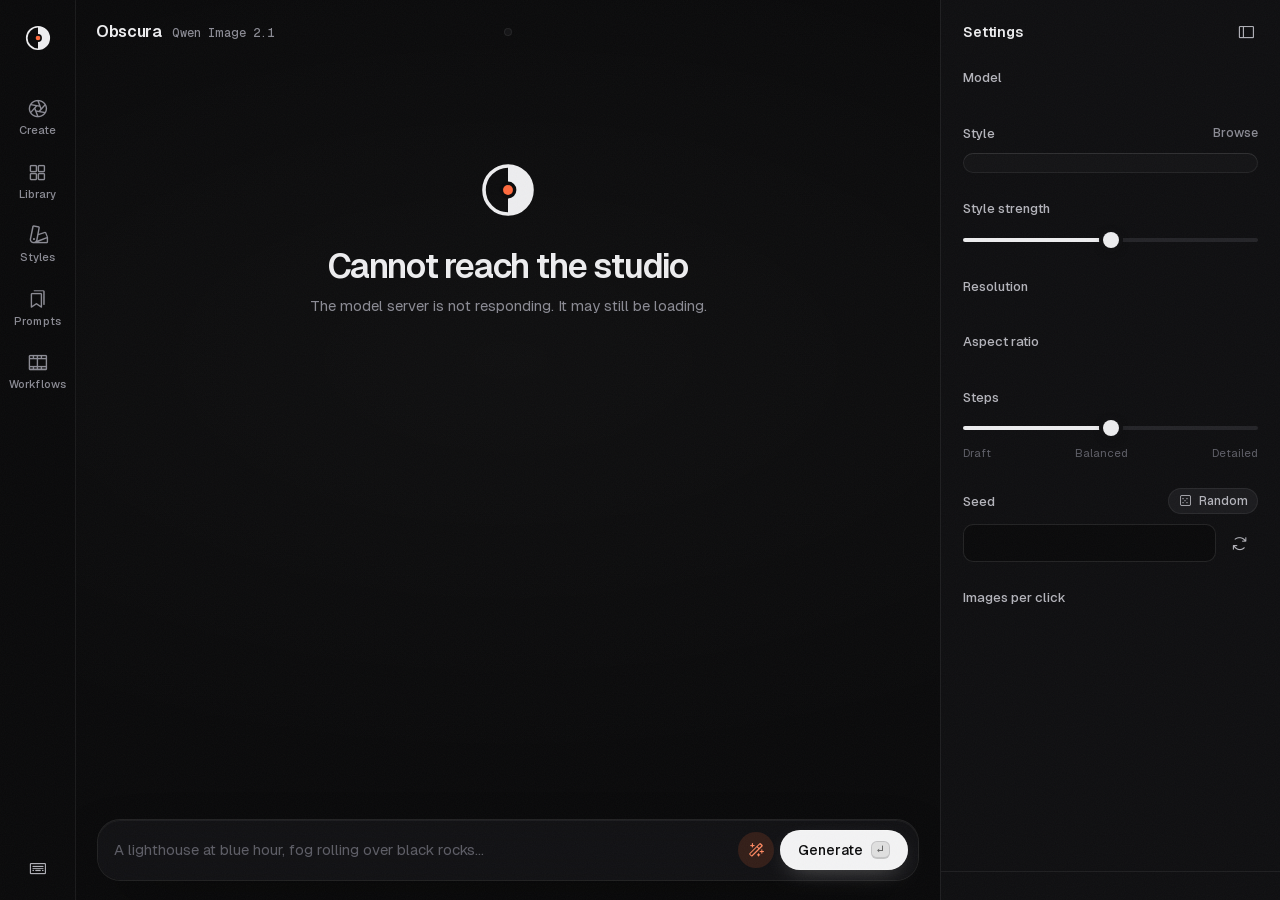
==== static/index.html @ 467a4085 "Workflows tab: run ComfyUI workflows and Wan video presets from Obscura - comfy_bridge.py: workflow " ====
<!doctype html>
<html lang="en">
<head>
  <meta charset="utf-8">
  <meta name="viewport" content="width=device-width, initial-scale=1, viewport-fit=cover">
  <meta name="theme-color" content="#0A0A0B">
  <title>Obscura</title>
  <meta name="description" content="Obscura, an image studio for Qwen Image 2.1.">
  <link rel="icon" type="image/svg+xml" href="/static/logo.svg">
  <link rel="preload" href="/static/vendor/fonts/Geist-Variable.woff2" as="font" type="font/woff2" crossorigin>
  <link rel="stylesheet" href="/static/vendor/phosphor/regular.css">
  <link rel="stylesheet" href="/static/vendor/phosphor/fill.css">
  <link rel="stylesheet" href="/static/styles.css?v=20">
</head>
<body>
  <!-- Reusable brand mark -->
  <svg width="0" height="0" style="position:absolute" aria-hidden="true">
    <symbol id="mark" viewBox="0 0 40 40">
      <circle cx="20" cy="20" r="15" fill="none" stroke="currentColor" stroke-width="2.25"/>
      <path d="M20 5a15 15 0 0 1 0 30z" fill="currentColor"/>
      <circle cx="20" cy="20" r="5.25" fill="var(--bg)"/>
      <circle class="mark-pinhole" cx="20" cy="20" r="3.1" fill="var(--accent)"/>
    </symbol>
  </svg>

  <div class="app" id="app" data-view="create">
    <!-- Navigation rail (bottom tab bar on phones) -->
    <nav class="rail" aria-label="Main">
      <a class="rail-brand" href="#/create" aria-label="Obscura home">
        <svg class="mark" aria-hidden="true"><use href="#mark"/></svg>
      </a>
      <div class="rail-nav" role="list">
        <a class="rail-link" href="#/create" data-nav="create" role="listitem">
          <i class="ph ph-aperture" aria-hidden="true"></i><span>Create</span>
        </a>
        <a class="rail-link" href="#/library" data-nav="library" role="listitem">
          <i class="ph ph-squares-four" aria-hidden="true"></i><span>Library</span>
        </a>
        <a class="rail-link" href="#/styles" data-nav="styles" role="listitem">
          <i class="ph ph-swatches" aria-hidden="true"></i><span>Styles</span>
        </a>
        <a class="rail-link" href="#/prompts" data-nav="prompts" role="listitem">
          <i class="ph ph-bookmarks-simple" aria-hidden="true"></i><span>Prompts</span>
        </a>
        <a class="rail-link" href="#/workflows" data-nav="workflows" role="listitem">
          <i class="ph ph-film-strip" aria-hidden="true"></i><span>Workflows</span>
        </a>
      </div>
      <div class="rail-foot">
        <button class="queue-pill" id="queuePill" type="button" hidden aria-live="polite">
          <span class="queue-ring"></span><span id="queueCount">0</span>
        </button>
        <button class="icon-btn" id="shortcutsBtn" type="button" aria-label="Keyboard shortcuts" data-tip="Shortcuts">
          <i class="ph ph-keyboard"></i>
        </button>
      </div>
    </nav>

    <!-- ===================== CREATE ===================== -->
    <main class="view view-create" id="view-create" aria-label="Create">
      <header class="topbar">
        <div class="brandline">
          <span class="wordmark">Obscura</span>
          <span class="model-tag" id="modelTag">Qwen Image 2.1</span>
        </div>
        <div class="segmented" id="modeSwitch" role="tablist" aria-label="Mode"></div>
        <button class="icon-btn settings-toggle" id="settingsToggle" type="button" aria-label="Show settings" data-tip="Show settings">
          <i class="ph ph-sliders-horizontal"></i>
        </button>
      </header>

      <section class="feed" id="feed" aria-label="Your renders">
        <div class="stage-empty" id="stageEmpty" hidden>
          <svg class="mark mark-xl" aria-hidden="true"><use href="#mark"/></svg>
          <h1>What should we develop?</h1>
          <p>Describe a scene, pick a style, and Obscura renders it on your GPU.</p>
          <div class="idea-chips" id="ideaChips"></div>
        </div>
        <div class="feed-grid" id="feedGrid" aria-live="polite"></div>
        <div class="sentinel" id="feedSentinel"></div>
      </section>

      <form class="composer" id="composer" autocomplete="off">
        <div class="refs" id="refs" hidden></div>
        <div class="composer-row">
          <label class="sr-only" for="prompt">Prompt</label>
          <textarea id="prompt" rows="1" placeholder="A lighthouse at blue hour, fog rolling over black rocks…" maxlength="8000"></textarea>
          <div class="composer-side">
            <button class="icon-btn rewrite-toggle" id="rewriteToggle" type="button" aria-pressed="true" aria-label="Rewrite prompt before generating" data-tip="Rewrite with Qwen: on"><i class="ph ph-magic-wand"></i></button>
            <button class="icon-btn mobile-only" id="settingsToggle2" type="button" aria-label="Settings"><i class="ph ph-sliders-horizontal"></i></button>
            <button class="btn btn-primary" id="generateBtn" type="submit">
              <span>Generate</span><kbd class="kbd-hint">↵</kbd>
            </button>
          </div>
        </div>
      </form>
    </main>

    <!-- Settings inspector -->
    <aside class="inspector" id="inspector" aria-label="Settings">
      <div class="sheet-handle" aria-hidden="true"></div>
      <div class="inspector-head">
        <h2>Settings</h2>
        <button class="icon-btn inspector-collapse" id="inspectorCollapse" type="button" aria-label="Collapse settings" data-tip="Collapse"><i class="ph ph-sidebar-simple"></i></button>
        <button class="icon-btn" id="inspectorClose" type="button" aria-label="Close settings"><i class="ph ph-x"></i></button>
      </div>
      <div class="inspector-body">
        <section class="field">
          <div class="field-label"><span>Model</span><span class="val" id="modelVal"></span></div>
          <div class="model-opts" id="modelOpts" role="radiogroup" aria-label="Model"></div>
          <div class="model-status" id="modelStatus" hidden></div>
        </section>

        <section class="field">
          <div class="field-label"><span>Style</span><a href="#/styles?pick=1" class="link-sm">Browse</a></div>
          <button class="style-current" id="styleCurrent" type="button"></button>
          <div class="custom-lora" id="customLora" hidden>
            <label class="input-label" for="customRepo">Hugging Face repo</label>
            <input class="input" id="customRepo" placeholder="owner/repository" spellcheck="false">
            <label class="input-label" for="customFile">Weights file</label>
            <input class="input" id="customFile" placeholder="lora.safetensors" spellcheck="false">
          </div>
          <div class="custom-lora" id="localLora" hidden>
            <label class="input-label" for="localLoraInput">File in <code id="loraDir"></code></label>
            <div class="input-row">
              <input class="input" id="localLoraInput" list="localLoraList" placeholder="my-style.safetensors" spellcheck="false">
              <button class="icon-btn" id="refreshLoras" type="button" aria-label="Rescan folder" data-tip="Rescan"><i class="ph ph-arrows-clockwise"></i></button>
            </div>
            <datalist id="localLoraList"></datalist>
          </div>
        </section>

        <section class="field" id="strengthField">
          <div class="field-label"><label for="strength">Style strength</label><output class="val" id="strengthVal"></output></div>
          <input type="range" class="range" id="strength" min="0" max="1.5" step="0.05">
        </section>

        <section class="field">
          <div class="field-label"><span>Resolution</span></div>
          <div class="pair" id="resOpts" role="radiogroup" aria-label="Resolution"></div>
          <p class="hint" id="resHint"></p>
        </section>

        <section class="field">
          <div class="field-label"><span>Aspect ratio</span><span class="val" id="ratioVal"></span></div>
          <div class="ratios" id="ratios" role="radiogroup" aria-label="Aspect ratio"></div>
        </section>

        <section class="field">
          <div class="field-label"><label for="steps">Steps</label><output class="val" id="stepsVal"></output></div>
          <input type="range" class="range" id="steps" min="4" max="40" step="1">
          <div class="range-marks"><span>Draft</span><span>Balanced</span><span>Detailed</span></div>
          <p class="hint" id="stepsHint"></p>
        </section>

        <section class="field">
          <div class="field-label"><label for="seed">Seed</label>
            <button class="toggle" id="seedLock" type="button" aria-pressed="false">
              <i class="ph ph-dice-five"></i><span>Random</span>
            </button>
          </div>
          <div class="input-row">
            <input class="input mono" id="seed" inputmode="numeric" spellcheck="false">
            <button class="icon-btn" id="seedDice" type="button" aria-label="New random seed" data-tip="Roll"><i class="ph ph-arrows-clockwise"></i></button>
          </div>
        </section>

        <section class="field" id="batchField">
          <div class="field-label"><span>Images per click</span><output class="val" id="batchVal"></output></div>
          <div class="counts" id="batchOpts" role="radiogroup" aria-label="Images per click"></div>
          <p class="hint" id="batchHint"></p>
        </section>
      </div>
      <div class="inspector-foot">
        <span class="engine" id="engineInfo"></span>
      </div>
    </aside>
    <div class="scrim" id="scrim" hidden></div>

    <!-- ===================== LIBRARY ===================== -->
    <main class="view view-library" id="view-library" aria-label="Library" hidden>
      <header class="page-head">
        <div>
          <h1>Library</h1>
          <p class="sub" id="libraryCount">Everything you have rendered on this machine.</p>
        </div>
        <label class="search">
          <i class="ph ph-magnifying-glass" aria-hidden="true"></i>
          <span class="sr-only">Search prompts</span>
          <input id="librarySearch" type="search" placeholder="Search prompts and styles">
          <kbd>/</kbd>
        </label>
      </header>
      <div class="masonry" id="masonry"></div>
      <div class="library-empty" id="libraryEmpty" hidden>
        <svg class="mark mark-lg" aria-hidden="true"><use href="#mark"/></svg>
        <h2>Nothing here yet</h2>
        <p>Your renders land here automatically, newest first.</p>
        <a class="btn btn-primary" href="#/create">Start creating</a>
      </div>
      <div class="sentinel" id="librarySentinel"></div>
    </main>

    <!-- ===================== STYLES ===================== -->
    <main class="view view-styles" id="view-styles" aria-label="Styles" hidden>
      <header class="page-head">
        <div>
          <h1>Styles</h1>
          <p class="sub">LoRA adapters that change how Qwen renders. Each downloads once, on first use.</p>
        </div>
      </header>
      <div class="filters" id="styleFilters" role="tablist" aria-label="Style categories"></div>
      <div class="style-grid" id="styleGrid"></div>
    </main>

    <!-- ===================== PROMPTS ===================== -->
    <main class="view view-prompts" id="view-prompts" aria-label="Prompts" hidden>
      <header class="page-head">
        <div>
          <h1>Prompts</h1>
          <p class="sub">Prompts you use often. Copy one, or send it straight to Create.</p>
        </div>
        <button class="btn btn-primary" id="promptNew" type="button"><i class="ph ph-plus"></i>Save a prompt</button>
      </header>
      <form class="prompt-editor" id="promptEditor" autocomplete="off" hidden>
        <label class="input-label" for="promptTitle">Title</label>
        <input class="input" id="promptTitle" maxlength="120" placeholder="Golden hour portrait" required>
        <label class="input-label" for="promptText">Prompt</label>
        <textarea class="input prompt-text-input" id="promptText" rows="6" maxlength="8000" placeholder="The full prompt you want to reuse" required></textarea>
        <div class="prompt-editor-actions">
          <button class="btn btn-ghost btn-sm" id="promptCancel" type="button">Cancel</button>
          <button class="btn btn-primary btn-sm" id="promptSave" type="submit">Save prompt</button>
        </div>
      </form>
      <div class="prompt-list" id="promptList"></div>
      <div class="library-empty" id="promptsEmpty" hidden>
        <i class="ph ph-bookmarks-simple empty-icon" aria-hidden="true"></i>
        <h2>No saved prompts yet</h2>
        <p>Save the prompts you reach for often, with a title so they're easy to find.</p>
      </div>
    </main>

    <!-- ===================== WORKFLOWS ===================== -->
    <main class="view view-workflows" id="view-workflows" aria-label="Workflows" hidden>
      <header class="page-head">
        <div>
          <h1>Workflows</h1>
          <p class="sub">Video presets and your own ComfyUI workflows. Results land in the Library.</p>
        </div>
        <div class="wf-head-actions">
          <a class="btn btn-ghost" id="wfEditor" target="_blank" rel="noopener"><i class="ph ph-arrow-square-out"></i>ComfyUI editor</a>
          <button class="btn btn-primary" id="wfImportBtn" type="button"><i class="ph ph-upload-simple"></i>Import</button>
        </div>
      </header>
      <div class="wf-status" id="wfStatus"></div>
      <div class="wf-layout">
        <nav class="wf-list" id="wfList" aria-label="Workflows"></nav>
        <section class="wf-panel" id="wfPanel" aria-live="polite"></section>
      </div>
    </main>
  </div>

  <!-- Lightbox -->
  <div class="lightbox" id="lightbox" role="dialog" aria-modal="true" aria-label="Image details" hidden>
    <div class="lb-stage" id="lbStage">
      <button class="icon-btn lb-nav lb-prev" id="lbPrev" aria-label="Previous"><i class="ph ph-caret-left"></i></button>
      <div class="lb-layer" id="lbLayer">
        <img id="lbBefore" alt="" hidden>
        <img id="lbImg" alt="">
        <video id="lbVideo" controls loop playsinline preload="metadata" hidden></video>
      </div>
      <div class="lb-divider" id="lbDivider" hidden>
        <button class="lb-handle" id="lbHandle" type="button" role="slider" aria-label="Drag to compare" aria-valuemin="0" aria-valuemax="100"><i class="ph ph-arrows-left-right"></i></button>
      </div>
      <div class="lb-side lb-side-left" id="lbBeforePick" role="radiogroup" aria-label="Compare against" hidden></div>
      <div class="lb-side lb-side-right" id="lbAfterLabel" hidden></div>
      <button class="icon-btn lb-nav lb-next" id="lbNext" aria-label="Next"><i class="ph ph-caret-right"></i></button>
      <div class="lb-zoom" id="lbZoom" aria-live="polite"></div>
    </div>
    <aside class="lb-panel">
      <div class="lb-top">
        <span class="lb-date" id="lbDate"></span>
        <button class="icon-btn" id="lbClose" aria-label="Close"><i class="ph ph-x"></i></button>
      </div>
      <dl class="lb-specs" id="lbSpecs"></dl>
      <div class="lb-prompt-wrap">
        <span class="field-label">Prompt</span>
        <p class="lb-prompt" id="lbPrompt"></p>
        <div class="lb-prompt-tools">
          <button class="link-sm open" id="lbMore" type="button" hidden><i class="ph ph-caret-down"></i><span>Collapse prompt</span></button>
          <button class="link-sm" id="lbCopy" type="button"><i class="ph ph-copy"></i>Copy prompt</button>
        </div>
      </div>
      <button class="toggle lb-compare-toggle" id="lbCompareToggle" type="button" aria-pressed="true" hidden><i class="ph ph-split-horizontal"></i><span>Before / after slider</span></button>
      <div class="lb-actions">
        <button class="btn btn-primary" id="lbReuse" type="button"><i class="ph ph-arrow-counter-clockwise"></i>Reuse settings</button>
        <button class="btn btn-quiet" id="lbAnimate" type="button"><i class="ph ph-film-strip"></i>Animate</button>
        <div class="lb-upscale" id="lbUpscale">
          <span class="field-label">Upscale 4x</span>
          <div class="lb-row">
            <button class="btn btn-quiet" type="button" data-up="realesrgan"><i class="ph ph-arrows-out"></i>Real-ESRGAN</button>
            <button class="btn btn-quiet" type="button" data-up="ultrasharp"><i class="ph ph-arrows-out"></i>UltraSharp</button>
          </div>
        </div>
        <div class="lb-enhance" id="lbEnhanceBox">
          <div class="field-label"><label for="enhStrength">Enhance detail</label><output class="val" id="enhVal">0.30</output></div>
          <input type="range" class="range" id="enhStrength" min="0.15" max="0.6" step="0.05" value="0.3">
          <div class="range-marks"><span>Subtle</span><span>Strong</span></div>
          <p class="hint" id="enhHint"></p>
          <div class="field-label"><label for="enhPrompt">Enhance prompt</label><button class="link-sm" id="enhAddOriginal" type="button"><i class="ph ph-plus"></i>Add original prompt</button></div>
          <textarea class="input enh-prompt" id="enhPrompt" rows="2" spellcheck="false"></textarea>
          <button class="btn btn-quiet" id="lbEnhanceBtn" type="button"><i class="ph ph-sparkle"></i>Enhance detail</button>
        </div>
        <div class="lb-row">
          <button class="btn btn-quiet" id="lbEdit" type="button"><i class="ph ph-paint-brush-broad"></i>Edit</button>
          <a class="btn btn-quiet" id="lbDownload" download><i class="ph ph-download-simple"></i>Download</a>
        </div>
        <button class="btn btn-danger-ghost" id="lbDelete" type="button"><i class="ph ph-trash"></i><span>Delete</span></button>
      </div>
    </aside>
  </div>

  <!-- Shortcuts -->
  <div class="modal" id="shortcuts" role="dialog" aria-modal="true" aria-labelledby="shortcutsTitle" hidden>
    <div class="modal-card">
      <div class="modal-head"><h2 id="shortcutsTitle">Keyboard shortcuts</h2>
        <button class="icon-btn" data-close aria-label="Close"><i class="ph ph-x"></i></button></div>
      <ul class="keys">
        <li><span>Generate</span><span><kbd>Enter</kbd></span></li>
        <li><span>Confirm rewritten prompt</span><span><kbd>Ctrl</kbd><kbd>Enter</kbd></span></li>
        <li><span>New line in prompt</span><span><kbd>Shift</kbd><kbd>Enter</kbd></span></li>
        <li><span>Focus prompt or search</span><span><kbd>/</kbd></span></li>
        <li><span>Create, Library, Styles, Prompts, Workflows</span><span><kbd>1</kbd><kbd>2</kbd><kbd>3</kbd><kbd>4</kbd><kbd>5</kbd></span></li>
        <li><span>Browse in full view</span><span><kbd>←</kbd><kbd>→</kbd></span></li>
        <li><span>Zoom in full view</span><span><kbd>Scroll</kbd> or <kbd>+</kbd><kbd>-</kbd></span></li>
        <li><span>Fit to screen</span><span><kbd>0</kbd></span></li>
        <li><span>Show or hide settings</span><span><kbd>\</kbd></span></li>
        <li><span>Select images</span><span><kbd>Ctrl</kbd>+click, <kbd>Shift</kbd>+click</span></li>
        <li><span>Close or clear selection</span><span><kbd>Esc</kbd></span></li>
        <li><span>Paste an image as reference</span><span><kbd>Ctrl</kbd><kbd>V</kbd></span></li>
      </ul>
    </div>
  </div>

  <!-- Prompt rewrite review -->
  <div class="modal" id="rewrite" role="dialog" aria-modal="true" aria-labelledby="rewriteTitle" hidden>
    <div class="modal-card rewrite-card">
      <div class="modal-head">
        <h2 id="rewriteTitle">Rewritten prompt <span class="rw-badge" id="rwBadge">PE-T2I</span></h2>
        <button class="icon-btn" id="rwClose" type="button" aria-label="Cancel"><i class="ph ph-x"></i></button>
      </div>

      <div class="rw-loading" id="rwLoading">
        <div class="rw-status"><span class="queue-ring"></span><span id="rwPhase">Starting</span><span class="rw-time" id="rwTime"></span></div>
        <p class="rw-thinking" id="rwThinking"></p>
        <p class="rw-note">The official Qwen rewriter thinks before it writes. It usually takes under a minute; the first run also loads the model.</p>
      </div>

      <div class="rw-error" id="rwError" hidden><i class="ph-fill ph-warning-circle"></i><p id="rwErrorText"></p></div>

      <div class="rw-result" id="rwResult" hidden>
        <label class="sr-only" for="rwPrompt">Rewritten prompt</label>
        <textarea class="input rw-prompt" id="rwPrompt" spellcheck="false" maxlength="8000"></textarea>
        <div class="rw-meta">
          <span id="rwCount"></span>
          <button class="toggle" id="rwRatio" type="button" aria-pressed="false" hidden><i class="ph ph-crop"></i><span></span></button>
        </div>
        <details class="rw-original">
          <summary><i class="ph ph-caret-right"></i>Your prompt</summary>
          <p id="rwOriginal"></p>
        </details>
      </div>

      <div class="rw-actions">
        <button class="btn btn-ghost btn-sm" id="rwMine" type="button">Use my prompt</button>
        <button class="btn btn-ghost btn-sm" id="rwAgain" type="button" hidden><i class="ph ph-arrows-clockwise"></i>Rewrite again</button>
        <button class="btn btn-primary btn-sm" id="rwConfirm" type="button" disabled><i class="ph ph-check"></i><span>Confirm &amp; generate</span></button>
      </div>
    </div>
  </div>

  <div class="dropzone" id="dropzone" hidden>
    <div class="dropzone-card">
      <i class="ph ph-image-square"></i>
      <strong>Drop to use as reference</strong>
      <span>Obscura switches to Edit or Blend for you.</span>
    </div>
  </div>

  <div class="sel-bar" id="selBar" role="toolbar" aria-label="Selected images" hidden>
    <span class="sel-count" id="selCount">0 selected</span>
    <button class="btn btn-quiet btn-sm" id="selDownload" type="button"><i class="ph ph-download-simple"></i>Download</button>
    <button class="btn btn-danger-ghost btn-sm" id="selDelete" type="button"><i class="ph ph-trash"></i><span>Delete</span></button>
    <button class="icon-btn" id="selClear" type="button" aria-label="Clear selection" title="Clear selection (Esc)"><i class="ph ph-x"></i></button>
  </div>

  <!-- Import a ComfyUI workflow -->
  <div class="modal" id="wfImport" role="dialog" aria-modal="true" aria-labelledby="wfImportTitle" hidden>
    <form class="modal-card wf-modal" id="wfImportForm" autocomplete="off">
      <div class="modal-head"><h2 id="wfImportTitle">Import a workflow</h2>
        <button class="icon-btn" type="button" data-close aria-label="Close"><i class="ph ph-x"></i></button></div>
      <p class="hint">In ComfyUI open the workflow, then <b>Workflow → Export (API)</b>. Drop that file here or paste its JSON.</p>
      <label class="input-label" for="wfImportName">Name</label>
      <input class="input" id="wfImportName" maxlength="80" placeholder="My upscale workflow" required>
      <label class="input-label" for="wfImportJson">API JSON</label>
      <textarea class="input wf-json" id="wfImportJson" rows="8" spellcheck="false" placeholder='{"3": {"class_type": "KSampler", "inputs": {...}}}' required></textarea>
      <div class="wf-modal-actions">
        <label class="btn btn-ghost btn-sm"><i class="ph ph-folder-open"></i>Choose file<input type="file" id="wfImportFile" accept=".json,application/json" hidden></label>
        <button class="btn btn-primary btn-sm" type="submit">Import</button>
      </div>
    </form>
  </div>

  <!-- Edit a workflow's form fields -->
  <div class="modal" id="wfFields" role="dialog" aria-modal="true" aria-labelledby="wfFieldsTitle" hidden>
    <div class="modal-card wf-modal wf-fields-card">
      <div class="modal-head"><h2 id="wfFieldsTitle">Edit fields</h2>
        <button class="icon-btn" type="button" data-close aria-label="Close"><i class="ph ph-x"></i></button></div>
      <label class="input-label" for="wfFieldsName">Workflow name</label>
      <input class="input" id="wfFieldsName" maxlength="80">
      <div class="wf-field-rows" id="wfFieldRows"></div>
      <div class="wf-add">
        <span class="field-label">Add a field</span>
        <div class="input-row">
          <select class="input" id="wfAddNode" aria-label="Node"></select>
          <select class="input" id="wfAddInput" aria-label="Input"></select>
          <button class="btn btn-quiet btn-sm" id="wfAddBtn" type="button"><i class="ph ph-plus"></i>Add</button>
        </div>
      </div>
      <div class="wf-modal-actions">
        <button class="btn btn-ghost btn-sm" type="button" data-close>Cancel</button>
        <button class="btn btn-primary btn-sm" id="wfFieldsSave" type="button">Save fields</button>
      </div>
    </div>
  </div>

  <!-- Pick an image or video from the Library -->
  <div class="modal" id="wfPicker" role="dialog" aria-modal="true" aria-labelledby="wfPickerTitle" hidden>
    <div class="modal-card wf-modal wf-picker-card">
      <div class="modal-head"><h2 id="wfPickerTitle">Pick from Library</h2>
        <button class="icon-btn" type="button" data-close aria-label="Close"><i class="ph ph-x"></i></button></div>
      <div class="wf-picker-grid" id="wfPickerGrid"></div>
    </div>
  </div>

  <div class="toasts" id="toasts" aria-live="polite"></div>

  <input type="file" id="filePicker" accept="image/*" hidden>
  <script src="/static/app.js?v=21" defer></script>
</body>
</html>
---- static/vendor/phosphor/regular.css ----
@font-face {
  font-family: "Phosphor";
  src: url("./Phosphor.woff2") format("woff2");
  font-weight: normal;
  font-style: normal;
  font-display: block;
}

.ph {
  /* use !important to prevent issues with browser extensions that change fonts */
  font-family: "Phosphor" !important;
  speak: never;
  font-style: normal;
  font-weight: normal;
  font-variant: normal;
  text-transform: none;
  line-height: 1;

  /* Enable Ligatures ================ */
  letter-spacing: 0;
  -webkit-font-feature-settings: "liga";
  -moz-font-feature-settings: "liga=1";
  -moz-font-feature-settings: "liga";
  -ms-font-feature-settings: "liga" 1;
  font-feature-settings: "liga";
  -webkit-font-variant-ligatures: discretionary-ligatures;
  font-variant-ligatures: discretionary-ligatures;

  /* Better Font Rendering =========== */
  -webkit-font-smoothing: antialiased;
  -moz-osx-font-smoothing: grayscale;
}

.ph.ph-acorn:before {
  content: "\eb9a";
}
.ph.ph-address-book:before {
  content: "\e6f8";
}
.ph.ph-address-book-tabs:before {
  content: "\ee4e";
}
.ph.ph-air-traffic-control:before {
  content: "\ecd8";
}
.ph.ph-airplane:before {
  content: "\e002";
}
.ph.ph-airplane-in-flight:before {
  content: "\e4fe";
}
.ph.ph-airplane-landing:before {
  content: "\e502";
}
.ph.ph-airplane-takeoff:before {
  content: "\e504";
}
.ph.ph-airplane-taxiing:before {
  content: "\e500";
}
.ph.ph-airplane-tilt:before {
  content: "\e5d6";
}
.ph.ph-airplay:before {
  content: "\e004";
}
.ph.ph-alarm:before {
  content: "\e006";
}
.ph.ph-alien:before {
  content: "\e8a6";
}
.ph.ph-align-bottom:before {
  content: "\e506";
}
.ph.ph-align-bottom-simple:before {
  content: "\eb0c";
}
.ph.ph-align-center-horizontal:before {
  content: "\e50a";
}
.ph.ph-align-center-horizontal-simple:before {
  content: "\eb0e";
}
.ph.ph-align-center-vertical:before {
  content: "\e50c";
}
.ph.ph-align-center-vertical-simple:before {
  content: "\eb10";
}
.ph.ph-align-left:before {
  content: "\e50e";
}
.ph.ph-align-left-simple:before {
  content: "\eaee";
}
.ph.ph-align-right:before {
  content: "\e510";
}
.ph.ph-align-right-simple:before {
  content: "\eb12";
}
.ph.ph-align-top:before {
  content: "\e512";
}
.ph.ph-align-top-simple:before {
  content: "\eb14";
}
.ph.ph-amazon-logo:before {
  content: "\e96c";
}
.ph.ph-ambulance:before {
  content: "\e572";
}
.ph.ph-anchor:before {
  content: "\e514";
}
.ph.ph-anchor-simple:before {
  content: "\e5d8";
}
.ph.ph-android-logo:before {
  content: "\e008";
}
.ph.ph-angle:before {
  content: "\e7bc";
}
.ph.ph-angular-logo:before {
  content: "\eb80";
}
.ph.ph-aperture:before {
  content: "\e00a";
}
.ph.ph-app-store-logo:before {
  content: "\e974";
}
.ph.ph-app-window:before {
  content: "\e5da";
}
.ph.ph-apple-logo:before {
  content: "\e516";
}
.ph.ph-apple-podcasts-logo:before {
  content: "\eb96";
}
.ph.ph-approximate-equals:before {
  content: "\edaa";
}
.ph.ph-archive:before {
  content: "\e00c";
}
.ph.ph-armchair:before {
  content: "\e012";
}
.ph.ph-arrow-arc-left:before {
  content: "\e014";
}
.ph.ph-arrow-arc-right:before {
  content: "\e016";
}
.ph.ph-arrow-bend-double-up-left:before {
  content: "\e03a";
}
.ph.ph-arrow-bend-double-up-right:before {
  content: "\e03c";
}
.ph.ph-arrow-bend-down-left:before {
  content: "\e018";
}
.ph.ph-arrow-bend-down-right:before {
  content: "\e01a";
}
.ph.ph-arrow-bend-left-down:before {
  content: "\e01c";
}
.ph.ph-arrow-bend-left-up:before {
  content: "\e01e";
}
.ph.ph-arrow-bend-right-down:before {
  content: "\e020";
}
.ph.ph-arrow-bend-right-up:before {
  content: "\e022";
}
.ph.ph-arrow-bend-up-left:before {
  content: "\e024";
}
.ph.ph-arrow-bend-up-right:before {
  content: "\e026";
}
.ph.ph-arrow-circle-down:before {
  content: "\e028";
}
.ph.ph-arrow-circle-down-left:before {
  content: "\e02a";
}
.ph.ph-arrow-circle-down-right:before {
  content: "\e02c";
}
.ph.ph-arrow-circle-left:before {
  content: "\e05a";
}
.ph.ph-arrow-circle-right:before {
  content: "\e02e";
}
.ph.ph-arrow-circle-up:before {
  content: "\e030";
}
.ph.ph-arrow-circle-up-left:before {
  content: "\e032";
}
.ph.ph-arrow-circle-up-right:before {
  content: "\e034";
}
.ph.ph-arrow-clockwise:before {
  content: "\e036";
}
.ph.ph-arrow-counter-clockwise:before {
  content: "\e038";
}
.ph.ph-arrow-down:before {
  content: "\e03e";
}
.ph.ph-arrow-down-left:before {
  content: "\e040";
}
.ph.ph-arrow-down-right:before {
  content: "\e042";
}
.ph.ph-arrow-elbow-down-left:before {
  content: "\e044";
}
.ph.ph-arrow-elbow-down-right:before {
  content: "\e046";
}
.ph.ph-arrow-elbow-left:before {
  content: "\e048";
}
.ph.ph-arrow-elbow-left-down:before {
  content: "\e04a";
}
.ph.ph-arrow-elbow-left-up:before {
  content: "\e04c";
}
.ph.ph-arrow-elbow-right:before {
  content: "\e04e";
}
.ph.ph-arrow-elbow-right-down:before {
  content: "\e050";
}
.ph.ph-arrow-elbow-right-up:before {
  content: "\e052";
}
.ph.ph-arrow-elbow-up-left:before {
  content: "\e054";
}
.ph.ph-arrow-elbow-up-right:before {
  content: "\e056";
}
.ph.ph-arrow-fat-down:before {
  content: "\e518";
}
.ph.ph-arrow-fat-left:before {
  content: "\e51a";
}
.ph.ph-arrow-fat-line-down:before {
  content: "\e51c";
}
.ph.ph-arrow-fat-line-left:before {
  content: "\e51e";
}
.ph.ph-arrow-fat-line-right:before {
  content: "\e520";
}
.ph.ph-arrow-fat-line-up:before {
  content: "\e522";
}
.ph.ph-arrow-fat-lines-down:before {
  content: "\e524";
}
.ph.ph-arrow-fat-lines-left:before {
  content: "\e526";
}
.ph.ph-arrow-fat-lines-right:before {
  content: "\e528";
}
.ph.ph-arrow-fat-lines-up:before {
  content: "\e52a";
}
.ph.ph-arrow-fat-right:before {
  content: "\e52c";
}
.ph.ph-arrow-fat-up:before {
  content: "\e52e";
}
.ph.ph-arrow-left:before {
  content: "\e058";
}
.ph.ph-arrow-line-down:before {
  content: "\e05c";
}
.ph.ph-arrow-line-down-left:before {
  content: "\e05e";
}
.ph.ph-arrow-line-down-right:before {
  content: "\e060";
}
.ph.ph-arrow-line-left:before {
  content: "\e062";
}
.ph.ph-arrow-line-right:before {
  content: "\e064";
}
.ph.ph-arrow-line-up:before {
  content: "\e066";
}
.ph.ph-arrow-line-up-left:before {
  content: "\e068";
}
.ph.ph-arrow-line-up-right:before {
  content: "\e06a";
}
.ph.ph-arrow-right:before {
  content: "\e06c";
}
.ph.ph-arrow-square-down:before {
  content: "\e06e";
}
.ph.ph-arrow-square-down-left:before {
  content: "\e070";
}
.ph.ph-arrow-square-down-right:before {
  content: "\e072";
}
.ph.ph-arrow-square-in:before {
  content: "\e5dc";
}
.ph.ph-arrow-square-left:before {
  content: "\e074";
}
.ph.ph-arrow-square-out:before {
  content: "\e5de";
}
.ph.ph-arrow-square-right:before {
  content: "\e076";
}
.ph.ph-arrow-square-up:before {
  content: "\e078";
}
.ph.ph-arrow-square-up-left:before {
  content: "\e07a";
}
.ph.ph-arrow-square-up-right:before {
  content: "\e07c";
}
.ph.ph-arrow-u-down-left:before {
  content: "\e07e";
}
.ph.ph-arrow-u-down-right:before {
  content: "\e080";
}
.ph.ph-arrow-u-left-down:before {
  content: "\e082";
}
.ph.ph-arrow-u-left-up:before {
  content: "\e084";
}
.ph.ph-arrow-u-right-down:before {
  content: "\e086";
}
.ph.ph-arrow-u-right-up:before {
  content: "\e088";
}
.ph.ph-arrow-u-up-left:before {
  content: "\e08a";
}
.ph.ph-arrow-u-up-right:before {
  content: "\e08c";
}
.ph.ph-arrow-up:before {
  content: "\e08e";
}
.ph.ph-arrow-up-left:before {
  content: "\e090";
}
.ph.ph-arrow-up-right:before {
  content: "\e092";
}
.ph.ph-arrows-clockwise:before {
  content: "\e094";
}
.ph.ph-arrows-counter-clockwise:before {
  content: "\e096";
}
.ph.ph-arrows-down-up:before {
  content: "\e098";
}
.ph.ph-arrows-horizontal:before {
  content: "\eb06";
}
.ph.ph-arrows-in:before {
  content: "\e09a";
}
.ph.ph-arrows-in-cardinal:before {
  content: "\e09c";
}
.ph.ph-arrows-in-line-horizontal:before {
  content: "\e530";
}
.ph.ph-arrows-in-line-vertical:before {
  content: "\e532";
}
.ph.ph-arrows-in-simple:before {
  content: "\e09e";
}
.ph.ph-arrows-left-right:before {
  content: "\e0a0";
}
.ph.ph-arrows-merge:before {
  content: "\ed3e";
}
.ph.ph-arrows-out:before {
  content: "\e0a2";
}
.ph.ph-arrows-out-cardinal:before {
  content: "\e0a4";
}
.ph.ph-arrows-out-line-horizontal:before {
  content: "\e534";
}
.ph.ph-arrows-out-line-vertical:before {
  content: "\e536";
}
.ph.ph-arrows-out-simple:before {
  content: "\e0a6";
}
.ph.ph-arrows-split:before {
  content: "\ed3c";
}
.ph.ph-arrows-vertical:before {
  content: "\eb04";
}
.ph.ph-article:before {
  content: "\e0a8";
}
.ph.ph-article-medium:before {
  content: "\e5e0";
}
.ph.ph-article-ny-times:before {
  content: "\e5e2";
}
.ph.ph-asclepius:before {
  content: "\ee34";
}
.ph.ph-caduceus:before {
  content: "\ee34";
}
.ph.ph-asterisk:before {
  content: "\e0aa";
}
.ph.ph-asterisk-simple:before {
  content: "\e832";
}
.ph.ph-at:before {
  content: "\e0ac";
}
.ph.ph-atom:before {
  content: "\e5e4";
}
.ph.ph-avocado:before {
  content: "\ee04";
}
.ph.ph-axe:before {
  content: "\e9fc";
}
.ph.ph-baby:before {
  content: "\e774";
}
.ph.ph-baby-carriage:before {
  content: "\e818";
}
.ph.ph-backpack:before {
  content: "\e922";
}
.ph.ph-backspace:before {
  content: "\e0ae";
}
.ph.ph-bag:before {
  content: "\e0b0";
}
.ph.ph-bag-simple:before {
  content: "\e5e6";
}
.ph.ph-balloon:before {
  content: "\e76c";
}
.ph.ph-bandaids:before {
  content: "\e0b2";
}
.ph.ph-bank:before {
  content: "\e0b4";
}
.ph.ph-barbell:before {
  content: "\e0b6";
}
.ph.ph-barcode:before {
  content: "\e0b8";
}
.ph.ph-barn:before {
  content: "\ec72";
}
.ph.ph-barricade:before {
  content: "\e948";
}
.ph.ph-baseball:before {
  content: "\e71a";
}
.ph.ph-baseball-cap:before {
  content: "\ea28";
}
.ph.ph-baseball-helmet:before {
  content: "\ee4a";
}
.ph.ph-basket:before {
  content: "\e964";
}
.ph.ph-basketball:before {
  content: "\e724";
}
.ph.ph-bathtub:before {
  content: "\e81e";
}
.ph.ph-battery-charging:before {
  content: "\e0ba";
}
.ph.ph-battery-charging-vertical:before {
  content: "\e0bc";
}
.ph.ph-battery-empty:before {
  content: "\e0be";
}
.ph.ph-battery-full:before {
  content: "\e0c0";
}
.ph.ph-battery-high:before {
  content: "\e0c2";
}
.ph.ph-battery-low:before {
  content: "\e0c4";
}
.ph.ph-battery-medium:before {
  content: "\e0c6";
}
.ph.ph-battery-plus:before {
  content: "\e808";
}
.ph.ph-battery-plus-vertical:before {
  content: "\ec50";
}
.ph.ph-battery-vertical-empty:before {
  content: "\e7c6";
}
.ph.ph-battery-vertical-full:before {
  content: "\e7c4";
}
.ph.ph-battery-vertical-high:before {
  content: "\e7c2";
}
.ph.ph-battery-vertical-low:before {
  content: "\e7be";
}
.ph.ph-battery-vertical-medium:before {
  content: "\e7c0";
}
.ph.ph-battery-warning:before {
  content: "\e0c8";
}
.ph.ph-battery-warning-vertical:before {
  content: "\e0ca";
}
.ph.ph-beach-ball:before {
  content: "\ed24";
}
.ph.ph-beanie:before {
  content: "\ea2a";
}
.ph.ph-bed:before {
  content: "\e0cc";
}
.ph.ph-beer-bottle:before {
  content: "\e7b0";
}
.ph.ph-beer-stein:before {
  content: "\eb62";
}
.ph.ph-behance-logo:before {
  content: "\e7f4";
}
.ph.ph-bell:before {
  content: "\e0ce";
}
.ph.ph-bell-ringing:before {
  content: "\e5e8";
}
.ph.ph-bell-simple:before {
  content: "\e0d0";
}
.ph.ph-bell-simple-ringing:before {
  content: "\e5ea";
}
.ph.ph-bell-simple-slash:before {
  content: "\e0d2";
}
.ph.ph-bell-simple-z:before {
  content: "\e5ec";
}
.ph.ph-bell-slash:before {
  content: "\e0d4";
}
.ph.ph-bell-z:before {
  content: "\e5ee";
}
.ph.ph-belt:before {
  content: "\ea2c";
}
.ph.ph-bezier-curve:before {
  content: "\eb00";
}
.ph.ph-bicycle:before {
  content: "\e0d6";
}
.ph.ph-binary:before {
  content: "\ee60";
}
.ph.ph-binoculars:before {
  content: "\ea64";
}
.ph.ph-biohazard:before {
  content: "\e9e0";
}
.ph.ph-bird:before {
  content: "\e72c";
}
.ph.ph-blueprint:before {
  content: "\eda0";
}
.ph.ph-bluetooth:before {
  content: "\e0da";
}
.ph.ph-bluetooth-connected:before {
  content: "\e0dc";
}
.ph.ph-bluetooth-slash:before {
  content: "\e0de";
}
.ph.ph-bluetooth-x:before {
  content: "\e0e0";
}
.ph.ph-boat:before {
  content: "\e786";
}
.ph.ph-bomb:before {
  content: "\ee0a";
}
.ph.ph-bone:before {
  content: "\e7f2";
}
.ph.ph-book:before {
  content: "\e0e2";
}
.ph.ph-book-bookmark:before {
  content: "\e0e4";
}
.ph.ph-book-open:before {
  content: "\e0e6";
}
.ph.ph-book-open-text:before {
  content: "\e8f2";
}
.ph.ph-book-open-user:before {
  content: "\ede0";
}
.ph.ph-bookmark:before {
  content: "\e0e8";
}
.ph.ph-bookmark-simple:before {
  content: "\e0ea";
}
.ph.ph-bookmarks:before {
  content: "\e0ec";
}
.ph.ph-bookmarks-simple:before {
  content: "\e5f0";
}
.ph.ph-books:before {
  content: "\e758";
}
.ph.ph-boot:before {
  content: "\ecca";
}
.ph.ph-boules:before {
  content: "\e722";
}
.ph.ph-bounding-box:before {
  content: "\e6ce";
}
.ph.ph-bowl-food:before {
  content: "\eaa4";
}
.ph.ph-bowl-steam:before {
  content: "\e8e4";
}
.ph.ph-bowling-ball:before {
  content: "\ea34";
}
.ph.ph-box-arrow-down:before {
  content: "\e00e";
}
.ph.ph-archive-box:before {
  content: "\e00e";
}
.ph.ph-box-arrow-up:before {
  content: "\ee54";
}
.ph.ph-boxing-glove:before {
  content: "\ea36";
}
.ph.ph-brackets-angle:before {
  content: "\e862";
}
.ph.ph-brackets-curly:before {
  content: "\e860";
}
.ph.ph-brackets-round:before {
  content: "\e864";
}
.ph.ph-brackets-square:before {
  content: "\e85e";
}
.ph.ph-brain:before {
  content: "\e74e";
}
.ph.ph-brandy:before {
  content: "\e6b4";
}
.ph.ph-bread:before {
  content: "\e81c";
}
.ph.ph-bridge:before {
  content: "\ea68";
}
.ph.ph-briefcase:before {
  content: "\e0ee";
}
.ph.ph-briefcase-metal:before {
  content: "\e5f2";
}
.ph.ph-broadcast:before {
  content: "\e0f2";
}
.ph.ph-broom:before {
  content: "\ec54";
}
.ph.ph-browser:before {
  content: "\e0f4";
}
.ph.ph-browsers:before {
  content: "\e0f6";
}
.ph.ph-bug:before {
  content: "\e5f4";
}
.ph.ph-bug-beetle:before {
  content: "\e5f6";
}
.ph.ph-bug-droid:before {
  content: "\e5f8";
}
.ph.ph-building:before {
  content: "\e100";
}
.ph.ph-building-apartment:before {
  content: "\e0fe";
}
.ph.ph-building-office:before {
  content: "\e0ff";
}
.ph.ph-buildings:before {
  content: "\e102";
}
.ph.ph-bulldozer:before {
  content: "\ec6c";
}
.ph.ph-bus:before {
  content: "\e106";
}
.ph.ph-butterfly:before {
  content: "\ea6e";
}
.ph.ph-cable-car:before {
  content: "\e49c";
}
.ph.ph-cactus:before {
  content: "\e918";
}
.ph.ph-cake:before {
  content: "\e780";
}
.ph.ph-calculator:before {
  content: "\e538";
}
.ph.ph-calendar:before {
  content: "\e108";
}
.ph.ph-calendar-blank:before {
  content: "\e10a";
}
.ph.ph-calendar-check:before {
  content: "\e712";
}
.ph.ph-calendar-dot:before {
  content: "\e7b2";
}
.ph.ph-calendar-dots:before {
  content: "\e7b4";
}
.ph.ph-calendar-heart:before {
  content: "\e8b0";
}
.ph.ph-calendar-minus:before {
  content: "\ea14";
}
.ph.ph-calendar-plus:before {
  content: "\e714";
}
.ph.ph-calendar-slash:before {
  content: "\ea12";
}
.ph.ph-calendar-star:before {
  content: "\e8b2";
}
.ph.ph-calendar-x:before {
  content: "\e10c";
}
.ph.ph-call-bell:before {
  content: "\e7de";
}
.ph.ph-camera:before {
  content: "\e10e";
}
.ph.ph-camera-plus:before {
  content: "\ec58";
}
.ph.ph-camera-rotate:before {
  content: "\e7a4";
}
.ph.ph-camera-slash:before {
  content: "\e110";
}
.ph.ph-campfire:before {
  content: "\e9d8";
}
.ph.ph-car:before {
  content: "\e112";
}
.ph.ph-car-battery:before {
  content: "\ee30";
}
.ph.ph-car-profile:before {
  content: "\e8cc";
}
.ph.ph-car-simple:before {
  content: "\e114";
}
.ph.ph-cardholder:before {
  content: "\e5fa";
}
.ph.ph-cards:before {
  content: "\e0f8";
}
.ph.ph-cards-three:before {
  content: "\ee50";
}
.ph.ph-caret-circle-double-down:before {
  content: "\e116";
}
.ph.ph-caret-circle-double-left:before {
  content: "\e118";
}
.ph.ph-caret-circle-double-right:before {
  content: "\e11a";
}
.ph.ph-caret-circle-double-up:before {
  content: "\e11c";
}
.ph.ph-caret-circle-down:before {
  content: "\e11e";
}
.ph.ph-caret-circle-left:before {
  content: "\e120";
}
.ph.ph-caret-circle-right:before {
  content: "\e122";
}
.ph.ph-caret-circle-up:before {
  content: "\e124";
}
.ph.ph-caret-circle-up-down:before {
  content: "\e13e";
}
.ph.ph-caret-double-down:before {
  content: "\e126";
}
.ph.ph-caret-double-left:before {
  content: "\e128";
}
.ph.ph-caret-double-right:before {
  content: "\e12a";
}
.ph.ph-caret-double-up:before {
  content: "\e12c";
}
.ph.ph-caret-down:before {
  content: "\e136";
}
.ph.ph-caret-left:before {
  content: "\e138";
}
.ph.ph-caret-line-down:before {
  content: "\e134";
}
.ph.ph-caret-line-left:before {
  content: "\e132";
}
.ph.ph-caret-line-right:before {
  content: "\e130";
}
.ph.ph-caret-line-up:before {
  content: "\e12e";
}
.ph.ph-caret-right:before {
  content: "\e13a";
}
.ph.ph-caret-up:before {
  content: "\e13c";
}
.ph.ph-caret-up-down:before {
  content: "\e140";
}
.ph.ph-carrot:before {
  content: "\ed38";
}
.ph.ph-cash-register:before {
  content: "\ed80";
}
.ph.ph-cassette-tape:before {
  content: "\ed2e";
}
.ph.ph-castle-turret:before {
  content: "\e9d0";
}
.ph.ph-cat:before {
  content: "\e748";
}
.ph.ph-cell-signal-full:before {
  content: "\e142";
}
.ph.ph-cell-signal-high:before {
  content: "\e144";
}
.ph.ph-cell-signal-low:before {
  content: "\e146";
}
.ph.ph-cell-signal-medium:before {
  content: "\e148";
}
.ph.ph-cell-signal-none:before {
  content: "\e14a";
}
.ph.ph-cell-signal-slash:before {
  content: "\e14c";
}
.ph.ph-cell-signal-x:before {
  content: "\e14e";
}
.ph.ph-cell-tower:before {
  content: "\ebaa";
}
.ph.ph-certificate:before {
  content: "\e766";
}
.ph.ph-chair:before {
  content: "\e950";
}
.ph.ph-chalkboard:before {
  content: "\e5fc";
}
.ph.ph-chalkboard-simple:before {
  content: "\e5fe";
}
.ph.ph-chalkboard-teacher:before {
  content: "\e600";
}
.ph.ph-champagne:before {
  content: "\eaca";
}
.ph.ph-charging-station:before {
  content: "\e8d0";
}
.ph.ph-chart-bar:before {
  content: "\e150";
}
.ph.ph-chart-bar-horizontal:before {
  content: "\e152";
}
.ph.ph-chart-donut:before {
  content: "\eaa6";
}
.ph.ph-chart-line:before {
  content: "\e154";
}
.ph.ph-chart-line-down:before {
  content: "\e8b6";
}
.ph.ph-chart-line-up:before {
  content: "\e156";
}
.ph.ph-chart-pie:before {
  content: "\e158";
}
.ph.ph-chart-pie-slice:before {
  content: "\e15a";
}
.ph.ph-chart-polar:before {
  content: "\eaa8";
}
.ph.ph-chart-scatter:before {
  content: "\eaac";
}
.ph.ph-chat:before {
  content: "\e15c";
}
.ph.ph-chat-centered:before {
  content: "\e160";
}
.ph.ph-chat-centered-dots:before {
  content: "\e164";
}
.ph.ph-chat-centered-slash:before {
  content: "\e162";
}
.ph.ph-chat-centered-text:before {
  content: "\e166";
}
.ph.ph-chat-circle:before {
  content: "\e168";
}
.ph.ph-chat-circle-dots:before {
  content: "\e16c";
}
.ph.ph-chat-circle-slash:before {
  content: "\e16a";
}
.ph.ph-chat-circle-text:before {
  content: "\e16e";
}
.ph.ph-chat-dots:before {
  content: "\e170";
}
.ph.ph-chat-slash:before {
  content: "\e15e";
}
.ph.ph-chat-teardrop:before {
  content: "\e172";
}
.ph.ph-chat-teardrop-dots:before {
  content: "\e176";
}
.ph.ph-chat-teardrop-slash:before {
  content: "\e174";
}
.ph.ph-chat-teardrop-text:before {
  content: "\e178";
}
.ph.ph-chat-text:before {
  content: "\e17a";
}
.ph.ph-chats:before {
  content: "\e17c";
}
.ph.ph-chats-circle:before {
  content: "\e17e";
}
.ph.ph-chats-teardrop:before {
  content: "\e180";
}
.ph.ph-check:before {
  content: "\e182";
}
.ph.ph-check-circle:before {
  content: "\e184";
}
.ph.ph-check-fat:before {
  content: "\eba6";
}
.ph.ph-check-square:before {
  content: "\e186";
}
.ph.ph-check-square-offset:before {
  content: "\e188";
}
.ph.ph-checkerboard:before {
  content: "\e8c4";
}
.ph.ph-checks:before {
  content: "\e53a";
}
.ph.ph-cheers:before {
  content: "\ea4a";
}
.ph.ph-cheese:before {
  content: "\e9fe";
}
.ph.ph-chef-hat:before {
  content: "\ed8e";
}
.ph.ph-cherries:before {
  content: "\e830";
}
.ph.ph-church:before {
  content: "\ecea";
}
.ph.ph-cigarette:before {
  content: "\ed90";
}
.ph.ph-cigarette-slash:before {
  content: "\ed92";
}
.ph.ph-circle:before {
  content: "\e18a";
}
.ph.ph-circle-dashed:before {
  content: "\e602";
}
.ph.ph-circle-half:before {
  content: "\e18c";
}
.ph.ph-circle-half-tilt:before {
  content: "\e18e";
}
.ph.ph-circle-notch:before {
  content: "\eb44";
}
.ph.ph-circles-four:before {
  content: "\e190";
}
.ph.ph-circles-three:before {
  content: "\e192";
}
.ph.ph-circles-three-plus:before {
  content: "\e194";
}
.ph.ph-circuitry:before {
  content: "\e9c2";
}
.ph.ph-city:before {
  content: "\ea6a";
}
.ph.ph-clipboard:before {
  content: "\e196";
}
.ph.ph-clipboard-text:before {
  content: "\e198";
}
.ph.ph-clock:before {
  content: "\e19a";
}
.ph.ph-clock-afternoon:before {
  content: "\e19c";
}
.ph.ph-clock-clockwise:before {
  content: "\e19e";
}
.ph.ph-clock-countdown:before {
  content: "\ed2c";
}
.ph.ph-clock-counter-clockwise:before {
  content: "\e1a0";
}
.ph.ph-clock-user:before {
  content: "\edec";
}
.ph.ph-closed-captioning:before {
  content: "\e1a4";
}
.ph.ph-cloud:before {
  content: "\e1aa";
}
.ph.ph-cloud-arrow-down:before {
  content: "\e1ac";
}
.ph.ph-cloud-arrow-up:before {
  content: "\e1ae";
}
.ph.ph-cloud-check:before {
  content: "\e1b0";
}
.ph.ph-cloud-fog:before {
  content: "\e53c";
}
.ph.ph-cloud-lightning:before {
  content: "\e1b2";
}
.ph.ph-cloud-moon:before {
  content: "\e53e";
}
.ph.ph-cloud-rain:before {
  content: "\e1b4";
}
.ph.ph-cloud-slash:before {
  content: "\e1b6";
}
.ph.ph-cloud-snow:before {
  content: "\e1b8";
}
.ph.ph-cloud-sun:before {
  content: "\e540";
}
.ph.ph-cloud-warning:before {
  content: "\ea98";
}
.ph.ph-cloud-x:before {
  content: "\ea96";
}
.ph.ph-clover:before {
  content: "\edc8";
}
.ph.ph-club:before {
  content: "\e1ba";
}
.ph.ph-coat-hanger:before {
  content: "\e7fe";
}
.ph.ph-coda-logo:before {
  content: "\e7ce";
}
.ph.ph-code:before {
  content: "\e1bc";
}
.ph.ph-code-block:before {
  content: "\eafe";
}
.ph.ph-code-simple:before {
  content: "\e1be";
}
.ph.ph-codepen-logo:before {
  content: "\e978";
}
.ph.ph-codesandbox-logo:before {
  content: "\ea06";
}
.ph.ph-coffee:before {
  content: "\e1c2";
}
.ph.ph-coffee-bean:before {
  content: "\e1c0";
}
.ph.ph-coin:before {
  content: "\e60e";
}
.ph.ph-coin-vertical:before {
  content: "\eb48";
}
.ph.ph-coins:before {
  content: "\e78e";
}
.ph.ph-columns:before {
  content: "\e546";
}
.ph.ph-columns-plus-left:before {
  content: "\e544";
}
.ph.ph-columns-plus-right:before {
  content: "\e542";
}
.ph.ph-command:before {
  content: "\e1c4";
}
.ph.ph-compass:before {
  content: "\e1c8";
}
.ph.ph-compass-rose:before {
  content: "\e1c6";
}
.ph.ph-compass-tool:before {
  content: "\ea0e";
}
.ph.ph-computer-tower:before {
  content: "\e548";
}
.ph.ph-confetti:before {
  content: "\e81a";
}
.ph.ph-contactless-payment:before {
  content: "\ed42";
}
.ph.ph-control:before {
  content: "\eca6";
}
.ph.ph-cookie:before {
  content: "\e6ca";
}
.ph.ph-cooking-pot:before {
  content: "\e764";
}
.ph.ph-copy:before {
  content: "\e1ca";
}
.ph.ph-copy-simple:before {
  content: "\e1cc";
}
.ph.ph-copyleft:before {
  content: "\e86a";
}
.ph.ph-copyright:before {
  content: "\e54a";
}
.ph.ph-corners-in:before {
  content: "\e1ce";
}
.ph.ph-corners-out:before {
  content: "\e1d0";
}
.ph.ph-couch:before {
  content: "\e7f6";
}
.ph.ph-court-basketball:before {
  content: "\ee36";
}
.ph.ph-cow:before {
  content: "\eabe";
}
.ph.ph-cowboy-hat:before {
  content: "\ed12";
}
.ph.ph-cpu:before {
  content: "\e610";
}
.ph.ph-crane:before {
  content: "\ed48";
}
.ph.ph-crane-tower:before {
  content: "\ed49";
}
.ph.ph-credit-card:before {
  content: "\e1d2";
}
.ph.ph-cricket:before {
  content: "\ee12";
}
.ph.ph-crop:before {
  content: "\e1d4";
}
.ph.ph-cross:before {
  content: "\e8a0";
}
.ph.ph-crosshair:before {
  content: "\e1d6";
}
.ph.ph-crosshair-simple:before {
  content: "\e1d8";
}
.ph.ph-crown:before {
  content: "\e614";
}
.ph.ph-crown-cross:before {
  content: "\ee5e";
}
.ph.ph-crown-simple:before {
  content: "\e616";
}
.ph.ph-cube:before {
  content: "\e1da";
}
.ph.ph-cube-focus:before {
  content: "\ed0a";
}
.ph.ph-cube-transparent:before {
  content: "\ec7c";
}
.ph.ph-currency-btc:before {
  content: "\e618";
}
.ph.ph-currency-circle-dollar:before {
  content: "\e54c";
}
.ph.ph-currency-cny:before {
  content: "\e54e";
}
.ph.ph-currency-dollar:before {
  content: "\e550";
}
.ph.ph-currency-dollar-simple:before {
  content: "\e552";
}
.ph.ph-currency-eth:before {
  content: "\eada";
}
.ph.ph-currency-eur:before {
  content: "\e554";
}
.ph.ph-currency-gbp:before {
  content: "\e556";
}
.ph.ph-currency-inr:before {
  content: "\e558";
}
.ph.ph-currency-jpy:before {
  content: "\e55a";
}
.ph.ph-currency-krw:before {
  content: "\e55c";
}
.ph.ph-currency-kzt:before {
  content: "\ec4c";
}
.ph.ph-currency-ngn:before {
  content: "\eb52";
}
.ph.ph-currency-rub:before {
  content: "\e55e";
}
.ph.ph-cursor:before {
  content: "\e1dc";
}
.ph.ph-cursor-click:before {
  content: "\e7c8";
}
.ph.ph-cursor-text:before {
  content: "\e7d8";
}
.ph.ph-cylinder:before {
  content: "\e8fc";
}
.ph.ph-database:before {
  content: "\e1de";
}
.ph.ph-desk:before {
  content: "\ed16";
}
.ph.ph-desktop:before {
  content: "\e560";
}
.ph.ph-desktop-tower:before {
  content: "\e562";
}
.ph.ph-detective:before {
  content: "\e83e";
}
.ph.ph-dev-to-logo:before {
  content: "\ed0e";
}
.ph.ph-device-mobile:before {
  content: "\e1e0";
}
.ph.ph-device-mobile-camera:before {
  content: "\e1e2";
}
.ph.ph-device-mobile-slash:before {
  content: "\ee46";
}
.ph.ph-device-mobile-speaker:before {
  content: "\e1e4";
}
.ph.ph-device-rotate:before {
  content: "\edf2";
}
.ph.ph-device-tablet:before {
  content: "\e1e6";
}
.ph.ph-device-tablet-camera:before {
  content: "\e1e8";
}
.ph.ph-device-tablet-speaker:before {
  content: "\e1ea";
}
.ph.ph-devices:before {
  content: "\eba4";
}
.ph.ph-diamond:before {
  content: "\e1ec";
}
.ph.ph-diamonds-four:before {
  content: "\e8f4";
}
.ph.ph-dice-five:before {
  content: "\e1ee";
}
.ph.ph-dice-four:before {
  content: "\e1f0";
}
.ph.ph-dice-one:before {
  content: "\e1f2";
}
.ph.ph-dice-six:before {
  content: "\e1f4";
}
.ph.ph-dice-three:before {
  content: "\e1f6";
}
.ph.ph-dice-two:before {
  content: "\e1f8";
}
.ph.ph-disc:before {
  content: "\e564";
}
.ph.ph-disco-ball:before {
  content: "\ed98";
}
.ph.ph-discord-logo:before {
  content: "\e61a";
}
.ph.ph-divide:before {
  content: "\e1fa";
}
.ph.ph-dna:before {
  content: "\e924";
}
.ph.ph-dog:before {
  content: "\e74a";
}
.ph.ph-door:before {
  content: "\e61c";
}
.ph.ph-door-open:before {
  content: "\e7e6";
}
.ph.ph-dot:before {
  content: "\ecde";
}
.ph.ph-dot-outline:before {
  content: "\ece0";
}
.ph.ph-dots-nine:before {
  content: "\e1fc";
}
.ph.ph-dots-six:before {
  content: "\e794";
}
.ph.ph-dots-six-vertical:before {
  content: "\eae2";
}
.ph.ph-dots-three:before {
  content: "\e1fe";
}
.ph.ph-dots-three-circle:before {
  content: "\e200";
}
.ph.ph-dots-three-circle-vertical:before {
  content: "\e202";
}
.ph.ph-dots-three-outline:before {
  content: "\e204";
}
.ph.ph-dots-three-outline-vertical:before {
  content: "\e206";
}
.ph.ph-dots-three-vertical:before {
  content: "\e208";
}
.ph.ph-download:before {
  content: "\e20a";
}
.ph.ph-download-simple:before {
  content: "\e20c";
}
.ph.ph-dress:before {
  content: "\ea7e";
}
.ph.ph-dresser:before {
  content: "\e94e";
}
.ph.ph-dribbble-logo:before {
  content: "\e20e";
}
.ph.ph-drone:before {
  content: "\ed74";
}
.ph.ph-drop:before {
  content: "\e210";
}
.ph.ph-drop-half:before {
  content: "\e566";
}
.ph.ph-drop-half-bottom:before {
  content: "\eb40";
}
.ph.ph-drop-simple:before {
  content: "\ee32";
}
.ph.ph-drop-slash:before {
  content: "\e954";
}
.ph.ph-dropbox-logo:before {
  content: "\e7d0";
}
.ph.ph-ear:before {
  content: "\e70c";
}
.ph.ph-ear-slash:before {
  content: "\e70e";
}
.ph.ph-egg:before {
  content: "\e812";
}
.ph.ph-egg-crack:before {
  content: "\eb64";
}
.ph.ph-eject:before {
  content: "\e212";
}
.ph.ph-eject-simple:before {
  content: "\e6ae";
}
.ph.ph-elevator:before {
  content: "\ecc0";
}
.ph.ph-empty:before {
  content: "\edbc";
}
.ph.ph-engine:before {
  content: "\ea80";
}
.ph.ph-envelope:before {
  content: "\e214";
}
.ph.ph-envelope-open:before {
  content: "\e216";
}
.ph.ph-envelope-simple:before {
  content: "\e218";
}
.ph.ph-envelope-simple-open:before {
  content: "\e21a";
}
.ph.ph-equalizer:before {
  content: "\ebbc";
}
.ph.ph-equals:before {
  content: "\e21c";
}
.ph.ph-eraser:before {
  content: "\e21e";
}
.ph.ph-escalator-down:before {
  content: "\ecba";
}
.ph.ph-escalator-up:before {
  content: "\ecbc";
}
.ph.ph-exam:before {
  content: "\e742";
}
.ph.ph-exclamation-mark:before {
  content: "\ee44";
}
.ph.ph-exclude:before {
  content: "\e882";
}
.ph.ph-exclude-square:before {
  content: "\e880";
}
.ph.ph-export:before {
  content: "\eaf0";
}
.ph.ph-eye:before {
  content: "\e220";
}
.ph.ph-eye-closed:before {
  content: "\e222";
}
.ph.ph-eye-slash:before {
  content: "\e224";
}
.ph.ph-eyedropper:before {
  content: "\e568";
}
.ph.ph-eyedropper-sample:before {
  content: "\eac4";
}
.ph.ph-eyeglasses:before {
  content: "\e7ba";
}
.ph.ph-eyes:before {
  content: "\ee5c";
}
.ph.ph-face-mask:before {
  content: "\e56a";
}
.ph.ph-facebook-logo:before {
  content: "\e226";
}
.ph.ph-factory:before {
  content: "\e760";
}
.ph.ph-faders:before {
  content: "\e228";
}
.ph.ph-faders-horizontal:before {
  content: "\e22a";
}
.ph.ph-fallout-shelter:before {
  content: "\e9de";
}
.ph.ph-fan:before {
  content: "\e9f2";
}
.ph.ph-farm:before {
  content: "\ec70";
}
.ph.ph-fast-forward:before {
  content: "\e6a6";
}
.ph.ph-fast-forward-circle:before {
  content: "\e22c";
}
.ph.ph-feather:before {
  content: "\e9c0";
}
.ph.ph-fediverse-logo:before {
  content: "\ed66";
}
.ph.ph-figma-logo:before {
  content: "\e22e";
}
.ph.ph-file:before {
  content: "\e230";
}
.ph.ph-file-archive:before {
  content: "\eb2a";
}
.ph.ph-file-arrow-down:before {
  content: "\e232";
}
.ph.ph-file-arrow-up:before {
  content: "\e61e";
}
.ph.ph-file-audio:before {
  content: "\ea20";
}
.ph.ph-file-c:before {
  content: "\eb32";
}
.ph.ph-file-c-sharp:before {
  content: "\eb30";
}
.ph.ph-file-cloud:before {
  content: "\e95e";
}
.ph.ph-file-code:before {
  content: "\e914";
}
.ph.ph-file-cpp:before {
  content: "\eb2e";
}
.ph.ph-file-css:before {
  content: "\eb34";
}
.ph.ph-file-csv:before {
  content: "\eb1c";
}
.ph.ph-file-dashed:before {
  content: "\e704";
}
.ph.ph-file-dotted:before {
  content: "\e704";
}
.ph.ph-file-doc:before {
  content: "\eb1e";
}
.ph.ph-file-html:before {
  content: "\eb38";
}
.ph.ph-file-image:before {
  content: "\ea24";
}
.ph.ph-file-ini:before {
  content: "\eb33";
}
.ph.ph-file-jpg:before {
  content: "\eb1a";
}
.ph.ph-file-js:before {
  content: "\eb24";
}
.ph.ph-file-jsx:before {
  content: "\eb3a";
}
.ph.ph-file-lock:before {
  content: "\e95c";
}
.ph.ph-file-magnifying-glass:before {
  content: "\e238";
}
.ph.ph-file-search:before {
  content: "\e238";
}
.ph.ph-file-md:before {
  content: "\ed50";
}
.ph.ph-file-minus:before {
  content: "\e234";
}
.ph.ph-file-pdf:before {
  content: "\e702";
}
.ph.ph-file-plus:before {
  content: "\e236";
}
.ph.ph-file-png:before {
  content: "\eb18";
}
.ph.ph-file-ppt:before {
  content: "\eb20";
}
.ph.ph-file-py:before {
  content: "\eb2c";
}
.ph.ph-file-rs:before {
  content: "\eb28";
}
.ph.ph-file-sql:before {
  content: "\ed4e";
}
.ph.ph-file-svg:before {
  content: "\ed08";
}
.ph.ph-file-text:before {
  content: "\e23a";
}
.ph.ph-file-ts:before {
  content: "\eb26";
}
.ph.ph-file-tsx:before {
  content: "\eb3c";
}
.ph.ph-file-txt:before {
  content: "\eb35";
}
.ph.ph-file-video:before {
  content: "\ea22";
}
.ph.ph-file-vue:before {
  content: "\eb3e";
}
.ph.ph-file-x:before {
  content: "\e23c";
}
.ph.ph-file-xls:before {
  content: "\eb22";
}
.ph.ph-file-zip:before {
  content: "\e958";
}
.ph.ph-files:before {
  content: "\e710";
}
.ph.ph-film-reel:before {
  content: "\e8c0";
}
.ph.ph-film-script:before {
  content: "\eb50";
}
.ph.ph-film-slate:before {
  content: "\e8c2";
}
.ph.ph-film-strip:before {
  content: "\e792";
}
.ph.ph-fingerprint:before {
  content: "\e23e";
}
.ph.ph-fingerprint-simple:before {
  content: "\e240";
}
.ph.ph-finn-the-human:before {
  content: "\e56c";
}
.ph.ph-fire:before {
  content: "\e242";
}
.ph.ph-fire-extinguisher:before {
  content: "\e9e8";
}
.ph.ph-fire-simple:before {
  content: "\e620";
}
.ph.ph-fire-truck:before {
  content: "\e574";
}
.ph.ph-first-aid:before {
  content: "\e56e";
}
.ph.ph-first-aid-kit:before {
  content: "\e570";
}
.ph.ph-fish:before {
  content: "\e728";
}
.ph.ph-fish-simple:before {
  content: "\e72a";
}
.ph.ph-flag:before {
  content: "\e244";
}
.ph.ph-flag-banner:before {
  content: "\e622";
}
.ph.ph-flag-banner-fold:before {
  content: "\ecf2";
}
.ph.ph-flag-checkered:before {
  content: "\ea38";
}
.ph.ph-flag-pennant:before {
  content: "\ecf0";
}
.ph.ph-flame:before {
  content: "\e624";
}
.ph.ph-flashlight:before {
  content: "\e246";
}
.ph.ph-flask:before {
  content: "\e79e";
}
.ph.ph-flip-horizontal:before {
  content: "\ed6a";
}
.ph.ph-flip-vertical:before {
  content: "\ed6c";
}
.ph.ph-floppy-disk:before {
  content: "\e248";
}
.ph.ph-floppy-disk-back:before {
  content: "\eaf4";
}
.ph.ph-flow-arrow:before {
  content: "\e6ec";
}
.ph.ph-flower:before {
  content: "\e75e";
}
.ph.ph-flower-lotus:before {
  content: "\e6cc";
}
.ph.ph-flower-tulip:before {
  content: "\eacc";
}
.ph.ph-flying-saucer:before {
  content: "\eb4a";
}
.ph.ph-folder:before {
  content: "\e24a";
}
.ph.ph-folder-notch:before {
  content: "\e24a";
}
.ph.ph-folder-dashed:before {
  content: "\e8f8";
}
.ph.ph-folder-dotted:before {
  content: "\e8f8";
}
.ph.ph-folder-lock:before {
  content: "\ea3c";
}
.ph.ph-folder-minus:before {
  content: "\e254";
}
.ph.ph-folder-notch-minus:before {
  content: "\e254";
}
.ph.ph-folder-open:before {
  content: "\e256";
}
.ph.ph-folder-notch-open:before {
  content: "\e256";
}
.ph.ph-folder-plus:before {
  content: "\e258";
}
.ph.ph-folder-notch-plus:before {
  content: "\e258";
}
.ph.ph-folder-simple:before {
  content: "\e25a";
}
.ph.ph-folder-simple-dashed:before {
  content: "\ec2a";
}
.ph.ph-folder-simple-dotted:before {
  content: "\ec2a";
}
.ph.ph-folder-simple-lock:before {
  content: "\eb5e";
}
.ph.ph-folder-simple-minus:before {
  content: "\e25c";
}
.ph.ph-folder-simple-plus:before {
  content: "\e25e";
}
.ph.ph-folder-simple-star:before {
  content: "\ec2e";
}
.ph.ph-folder-simple-user:before {
  content: "\eb60";
}
.ph.ph-folder-star:before {
  content: "\ea86";
}
.ph.ph-folder-user:before {
  content: "\eb46";
}
.ph.ph-folders:before {
  content: "\e260";
}
.ph.ph-football:before {
  content: "\e718";
}
.ph.ph-football-helmet:before {
  content: "\ee4c";
}
.ph.ph-footprints:before {
  content: "\ea88";
}
.ph.ph-fork-knife:before {
  content: "\e262";
}
.ph.ph-four-k:before {
  content: "\ea5c";
}
.ph.ph-frame-corners:before {
  content: "\e626";
}
.ph.ph-framer-logo:before {
  content: "\e264";
}
.ph.ph-function:before {
  content: "\ebe4";
}
.ph.ph-funnel:before {
  content: "\e266";
}
.ph.ph-funnel-simple:before {
  content: "\e268";
}
.ph.ph-funnel-simple-x:before {
  content: "\e26a";
}
.ph.ph-funnel-x:before {
  content: "\e26c";
}
.ph.ph-game-controller:before {
  content: "\e26e";
}
.ph.ph-garage:before {
  content: "\ecd6";
}
.ph.ph-gas-can:before {
  content: "\e8ce";
}
.ph.ph-gas-pump:before {
  content: "\e768";
}
.ph.ph-gauge:before {
  content: "\e628";
}
.ph.ph-gavel:before {
  content: "\ea32";
}
.ph.ph-gear:before {
  content: "\e270";
}
.ph.ph-gear-fine:before {
  content: "\e87c";
}
.ph.ph-gear-six:before {
  content: "\e272";
}
.ph.ph-gender-female:before {
  content: "\e6e0";
}
.ph.ph-gender-intersex:before {
  content: "\e6e6";
}
.ph.ph-gender-male:before {
  content: "\e6e2";
}
.ph.ph-gender-neuter:before {
  content: "\e6ea";
}
.ph.ph-gender-nonbinary:before {
  content: "\e6e4";
}
.ph.ph-gender-transgender:before {
  content: "\e6e8";
}
.ph.ph-ghost:before {
  content: "\e62a";
}
.ph.ph-gif:before {
  content: "\e274";
}
.ph.ph-gift:before {
  content: "\e276";
}
.ph.ph-git-branch:before {
  content: "\e278";
}
.ph.ph-git-commit:before {
  content: "\e27a";
}
.ph.ph-git-diff:before {
  content: "\e27c";
}
.ph.ph-git-fork:before {
  content: "\e27e";
}
.ph.ph-git-merge:before {
  content: "\e280";
}
.ph.ph-git-pull-request:before {
  content: "\e282";
}
.ph.ph-github-logo:before {
  content: "\e576";
}
.ph.ph-gitlab-logo:before {
  content: "\e694";
}
.ph.ph-gitlab-logo-simple:before {
  content: "\e696";
}
.ph.ph-globe:before {
  content: "\e288";
}
.ph.ph-globe-hemisphere-east:before {
  content: "\e28a";
}
.ph.ph-globe-hemisphere-west:before {
  content: "\e28c";
}
.ph.ph-globe-simple:before {
  content: "\e28e";
}
.ph.ph-globe-simple-x:before {
  content: "\e284";
}
.ph.ph-globe-stand:before {
  content: "\e290";
}
.ph.ph-globe-x:before {
  content: "\e286";
}
.ph.ph-goggles:before {
  content: "\ecb4";
}
.ph.ph-golf:before {
  content: "\ea3e";
}
.ph.ph-goodreads-logo:before {
  content: "\ed10";
}
.ph.ph-google-cardboard-logo:before {
  content: "\e7b6";
}
.ph.ph-google-chrome-logo:before {
  content: "\e976";
}
.ph.ph-google-drive-logo:before {
  content: "\e8f6";
}
.ph.ph-google-logo:before {
  content: "\e292";
}
.ph.ph-google-photos-logo:before {
  content: "\eb92";
}
.ph.ph-google-play-logo:before {
  content: "\e294";
}
.ph.ph-google-podcasts-logo:before {
  content: "\eb94";
}
.ph.ph-gps:before {
  content: "\edd8";
}
.ph.ph-gps-fix:before {
  content: "\edd6";
}
.ph.ph-gps-slash:before {
  content: "\edd4";
}
.ph.ph-gradient:before {
  content: "\eb42";
}
.ph.ph-graduation-cap:before {
  content: "\e62c";
}
.ph.ph-grains:before {
  content: "\ec68";
}
.ph.ph-grains-slash:before {
  content: "\ec6a";
}
.ph.ph-graph:before {
  content: "\eb58";
}
.ph.ph-graphics-card:before {
  content: "\e612";
}
.ph.ph-greater-than:before {
  content: "\edc4";
}
.ph.ph-greater-than-or-equal:before {
  content: "\eda2";
}
.ph.ph-grid-four:before {
  content: "\e296";
}
.ph.ph-grid-nine:before {
  content: "\ec8c";
}
.ph.ph-guitar:before {
  content: "\ea8a";
}
.ph.ph-hair-dryer:before {
  content: "\ea66";
}
.ph.ph-hamburger:before {
  content: "\e790";
}
.ph.ph-hammer:before {
  content: "\e80e";
}
.ph.ph-hand:before {
  content: "\e298";
}
.ph.ph-hand-arrow-down:before {
  content: "\ea4e";
}
.ph.ph-hand-arrow-up:before {
  content: "\ee5a";
}
.ph.ph-hand-coins:before {
  content: "\ea8c";
}
.ph.ph-hand-deposit:before {
  content: "\ee82";
}
.ph.ph-hand-eye:before {
  content: "\ea4c";
}
.ph.ph-hand-fist:before {
  content: "\e57a";
}
.ph.ph-hand-grabbing:before {
  content: "\e57c";
}
.ph.ph-hand-heart:before {
  content: "\e810";
}
.ph.ph-hand-palm:before {
  content: "\e57e";
}
.ph.ph-hand-peace:before {
  content: "\e7cc";
}
.ph.ph-hand-pointing:before {
  content: "\e29a";
}
.ph.ph-hand-soap:before {
  content: "\e630";
}
.ph.ph-hand-swipe-left:before {
  content: "\ec94";
}
.ph.ph-hand-swipe-right:before {
  content: "\ec92";
}
.ph.ph-hand-tap:before {
  content: "\ec90";
}
.ph.ph-hand-waving:before {
  content: "\e580";
}
.ph.ph-hand-withdraw:before {
  content: "\ee80";
}
.ph.ph-handbag:before {
  content: "\e29c";
}
.ph.ph-handbag-simple:before {
  content: "\e62e";
}
.ph.ph-hands-clapping:before {
  content: "\e6a0";
}
.ph.ph-hands-praying:before {
  content: "\ecc8";
}
.ph.ph-handshake:before {
  content: "\e582";
}
.ph.ph-hard-drive:before {
  content: "\e29e";
}
.ph.ph-hard-drives:before {
  content: "\e2a0";
}
.ph.ph-hard-hat:before {
  content: "\ed46";
}
.ph.ph-hash:before {
  content: "\e2a2";
}
.ph.ph-hash-straight:before {
  content: "\e2a4";
}
.ph.ph-head-circuit:before {
  content: "\e7d4";
}
.ph.ph-headlights:before {
  content: "\e6fe";
}
.ph.ph-headphones:before {
  content: "\e2a6";
}
.ph.ph-headset:before {
  content: "\e584";
}
.ph.ph-heart:before {
  content: "\e2a8";
}
.ph.ph-heart-break:before {
  content: "\ebe8";
}
.ph.ph-heart-half:before {
  content: "\ec48";
}
.ph.ph-heart-straight:before {
  content: "\e2aa";
}
.ph.ph-heart-straight-break:before {
  content: "\eb98";
}
.ph.ph-heartbeat:before {
  content: "\e2ac";
}
.ph.ph-hexagon:before {
  content: "\e2ae";
}
.ph.ph-high-definition:before {
  content: "\ea8e";
}
.ph.ph-high-heel:before {
  content: "\e8e8";
}
.ph.ph-highlighter:before {
  content: "\ec76";
}
.ph.ph-highlighter-circle:before {
  content: "\e632";
}
.ph.ph-hockey:before {
  content: "\ec86";
}
.ph.ph-hoodie:before {
  content: "\ecd0";
}
.ph.ph-horse:before {
  content: "\e2b0";
}
.ph.ph-hospital:before {
  content: "\e844";
}
.ph.ph-hourglass:before {
  content: "\e2b2";
}
.ph.ph-hourglass-high:before {
  content: "\e2b4";
}
.ph.ph-hourglass-low:before {
  content: "\e2b6";
}
.ph.ph-hourglass-medium:before {
  content: "\e2b8";
}
.ph.ph-hourglass-simple:before {
  content: "\e2ba";
}
.ph.ph-hourglass-simple-high:before {
  content: "\e2bc";
}
.ph.ph-hourglass-simple-low:before {
  content: "\e2be";
}
.ph.ph-hourglass-simple-medium:before {
  content: "\e2c0";
}
.ph.ph-house:before {
  content: "\e2c2";
}
.ph.ph-house-line:before {
  content: "\e2c4";
}
.ph.ph-house-simple:before {
  content: "\e2c6";
}
.ph.ph-hurricane:before {
  content: "\e88e";
}
.ph.ph-ice-cream:before {
  content: "\e804";
}
.ph.ph-identification-badge:before {
  content: "\e6f6";
}
.ph.ph-identification-card:before {
  content: "\e2c8";
}
.ph.ph-image:before {
  content: "\e2ca";
}
.ph.ph-image-broken:before {
  content: "\e7a8";
}
.ph.ph-image-square:before {
  content: "\e2cc";
}
.ph.ph-images:before {
  content: "\e836";
}
.ph.ph-images-square:before {
  content: "\e834";
}
.ph.ph-infinity:before {
  content: "\e634";
}
.ph.ph-lemniscate:before {
  content: "\e634";
}
.ph.ph-info:before {
  content: "\e2ce";
}
.ph.ph-instagram-logo:before {
  content: "\e2d0";
}
.ph.ph-intersect:before {
  content: "\e2d2";
}
.ph.ph-intersect-square:before {
  content: "\e87a";
}
.ph.ph-intersect-three:before {
  content: "\ecc4";
}
.ph.ph-intersection:before {
  content: "\edba";
}
.ph.ph-invoice:before {
  content: "\ee42";
}
.ph.ph-island:before {
  content: "\ee06";
}
.ph.ph-jar:before {
  content: "\e7e0";
}
.ph.ph-jar-label:before {
  content: "\e7e1";
}
.ph.ph-jeep:before {
  content: "\e2d4";
}
.ph.ph-joystick:before {
  content: "\ea5e";
}
.ph.ph-kanban:before {
  content: "\eb54";
}
.ph.ph-key:before {
  content: "\e2d6";
}
.ph.ph-key-return:before {
  content: "\e782";
}
.ph.ph-keyboard:before {
  content: "\e2d8";
}
.ph.ph-keyhole:before {
  content: "\ea78";
}
.ph.ph-knife:before {
  content: "\e636";
}
.ph.ph-ladder:before {
  content: "\e9e4";
}
.ph.ph-ladder-simple:before {
  content: "\ec26";
}
.ph.ph-lamp:before {
  content: "\e638";
}
.ph.ph-lamp-pendant:before {
  content: "\ee2e";
}
.ph.ph-laptop:before {
  content: "\e586";
}
.ph.ph-lasso:before {
  content: "\edc6";
}
.ph.ph-lastfm-logo:before {
  content: "\e842";
}
.ph.ph-layout:before {
  content: "\e6d6";
}
.ph.ph-leaf:before {
  content: "\e2da";
}
.ph.ph-lectern:before {
  content: "\e95a";
}
.ph.ph-lego:before {
  content: "\e8c6";
}
.ph.ph-lego-smiley:before {
  content: "\e8c7";
}
.ph.ph-less-than:before {
  content: "\edac";
}
.ph.ph-less-than-or-equal:before {
  content: "\eda4";
}
.ph.ph-letter-circle-h:before {
  content: "\ebf8";
}
.ph.ph-letter-circle-p:before {
  content: "\ec08";
}
.ph.ph-letter-circle-v:before {
  content: "\ec14";
}
.ph.ph-lifebuoy:before {
  content: "\e63a";
}
.ph.ph-lightbulb:before {
  content: "\e2dc";
}
.ph.ph-lightbulb-filament:before {
  content: "\e63c";
}
.ph.ph-lighthouse:before {
  content: "\e9f6";
}
.ph.ph-lightning:before {
  content: "\e2de";
}
.ph.ph-lightning-a:before {
  content: "\ea84";
}
.ph.ph-lightning-slash:before {
  content: "\e2e0";
}
.ph.ph-line-segment:before {
  content: "\e6d2";
}
.ph.ph-line-segments:before {
  content: "\e6d4";
}
.ph.ph-line-vertical:before {
  content: "\ed70";
}
.ph.ph-link:before {
  content: "\e2e2";
}
.ph.ph-link-break:before {
  content: "\e2e4";
}
.ph.ph-link-simple:before {
  content: "\e2e6";
}
.ph.ph-link-simple-break:before {
  content: "\e2e8";
}
.ph.ph-link-simple-horizontal:before {
  content: "\e2ea";
}
.ph.ph-link-simple-horizontal-break:before {
  content: "\e2ec";
}
.ph.ph-linkedin-logo:before {
  content: "\e2ee";
}
.ph.ph-linktree-logo:before {
  content: "\edee";
}
.ph.ph-linux-logo:before {
  content: "\eb02";
}
.ph.ph-list:before {
  content: "\e2f0";
}
.ph.ph-list-bullets:before {
  content: "\e2f2";
}
.ph.ph-list-checks:before {
  content: "\eadc";
}
.ph.ph-list-dashes:before {
  content: "\e2f4";
}
.ph.ph-list-heart:before {
  content: "\ebde";
}
.ph.ph-list-magnifying-glass:before {
  content: "\ebe0";
}
.ph.ph-list-numbers:before {
  content: "\e2f6";
}
.ph.ph-list-plus:before {
  content: "\e2f8";
}
.ph.ph-list-star:before {
  content: "\ebdc";
}
.ph.ph-lock:before {
  content: "\e2fa";
}
.ph.ph-lock-key:before {
  content: "\e2fe";
}
.ph.ph-lock-key-open:before {
  content: "\e300";
}
.ph.ph-lock-laminated:before {
  content: "\e302";
}
.ph.ph-lock-laminated-open:before {
  content: "\e304";
}
.ph.ph-lock-open:before {
  content: "\e306";
}
.ph.ph-lock-simple:before {
  content: "\e308";
}
.ph.ph-lock-simple-open:before {
  content: "\e30a";
}
.ph.ph-lockers:before {
  content: "\ecb8";
}
.ph.ph-log:before {
  content: "\ed82";
}
.ph.ph-magic-wand:before {
  content: "\e6b6";
}
.ph.ph-magnet:before {
  content: "\e680";
}
.ph.ph-magnet-straight:before {
  content: "\e682";
}
.ph.ph-magnifying-glass:before {
  content: "\e30c";
}
.ph.ph-magnifying-glass-minus:before {
  content: "\e30e";
}
.ph.ph-magnifying-glass-plus:before {
  content: "\e310";
}
.ph.ph-mailbox:before {
  content: "\ec1e";
}
.ph.ph-map-pin:before {
  content: "\e316";
}
.ph.ph-map-pin-area:before {
  content: "\ee3a";
}
.ph.ph-map-pin-line:before {
  content: "\e318";
}
.ph.ph-map-pin-plus:before {
  content: "\e314";
}
.ph.ph-map-pin-simple:before {
  content: "\ee3e";
}
.ph.ph-map-pin-simple-area:before {
  content: "\ee3c";
}
.ph.ph-map-pin-simple-line:before {
  content: "\ee38";
}
.ph.ph-map-trifold:before {
  content: "\e31a";
}
.ph.ph-markdown-logo:before {
  content: "\e508";
}
.ph.ph-marker-circle:before {
  content: "\e640";
}
.ph.ph-martini:before {
  content: "\e31c";
}
.ph.ph-mask-happy:before {
  content: "\e9f4";
}
.ph.ph-mask-sad:before {
  content: "\eb9e";
}
.ph.ph-mastodon-logo:before {
  content: "\ed68";
}
.ph.ph-math-operations:before {
  content: "\e31e";
}
.ph.ph-matrix-logo:before {
  content: "\ed64";
}
.ph.ph-medal:before {
  content: "\e320";
}
.ph.ph-medal-military:before {
  content: "\ecfc";
}
.ph.ph-medium-logo:before {
  content: "\e322";
}
.ph.ph-megaphone:before {
  content: "\e324";
}
.ph.ph-megaphone-simple:before {
  content: "\e642";
}
.ph.ph-member-of:before {
  content: "\edc2";
}
.ph.ph-memory:before {
  content: "\e9c4";
}
.ph.ph-messenger-logo:before {
  content: "\e6d8";
}
.ph.ph-meta-logo:before {
  content: "\ed02";
}
.ph.ph-meteor:before {
  content: "\e9ba";
}
.ph.ph-metronome:before {
  content: "\ec8e";
}
.ph.ph-microphone:before {
  content: "\e326";
}
.ph.ph-microphone-slash:before {
  content: "\e328";
}
.ph.ph-microphone-stage:before {
  content: "\e75c";
}
.ph.ph-microscope:before {
  content: "\ec7a";
}
.ph.ph-microsoft-excel-logo:before {
  content: "\eb6c";
}
.ph.ph-microsoft-outlook-logo:before {
  content: "\eb70";
}
.ph.ph-microsoft-powerpoint-logo:before {
  content: "\eace";
}
.ph.ph-microsoft-teams-logo:before {
  content: "\eb66";
}
.ph.ph-microsoft-word-logo:before {
  content: "\eb6a";
}
.ph.ph-minus:before {
  content: "\e32a";
}
.ph.ph-minus-circle:before {
  content: "\e32c";
}
.ph.ph-minus-square:before {
  content: "\ed4c";
}
.ph.ph-money:before {
  content: "\e588";
}
.ph.ph-money-wavy:before {
  content: "\ee68";
}
.ph.ph-monitor:before {
  content: "\e32e";
}
.ph.ph-monitor-arrow-up:before {
  content: "\e58a";
}
.ph.ph-monitor-play:before {
  content: "\e58c";
}
.ph.ph-moon:before {
  content: "\e330";
}
.ph.ph-moon-stars:before {
  content: "\e58e";
}
.ph.ph-moped:before {
  content: "\e824";
}
.ph.ph-moped-front:before {
  content: "\e822";
}
.ph.ph-mosque:before {
  content: "\ecee";
}
.ph.ph-motorcycle:before {
  content: "\e80a";
}
.ph.ph-mountains:before {
  content: "\e7ae";
}
.ph.ph-mouse:before {
  content: "\e33a";
}
.ph.ph-mouse-left-click:before {
  content: "\e334";
}
.ph.ph-mouse-middle-click:before {
  content: "\e338";
}
.ph.ph-mouse-right-click:before {
  content: "\e336";
}
.ph.ph-mouse-scroll:before {
  content: "\e332";
}
.ph.ph-mouse-simple:before {
  content: "\e644";
}
.ph.ph-music-note:before {
  content: "\e33c";
}
.ph.ph-music-note-simple:before {
  content: "\e33e";
}
.ph.ph-music-notes:before {
  content: "\e340";
}
.ph.ph-music-notes-minus:before {
  content: "\ee0c";
}
.ph.ph-music-notes-plus:before {
  content: "\eb7c";
}
.ph.ph-music-notes-simple:before {
  content: "\e342";
}
.ph.ph-navigation-arrow:before {
  content: "\eade";
}
.ph.ph-needle:before {
  content: "\e82e";
}
.ph.ph-network:before {
  content: "\edde";
}
.ph.ph-network-slash:before {
  content: "\eddc";
}
.ph.ph-network-x:before {
  content: "\edda";
}
.ph.ph-newspaper:before {
  content: "\e344";
}
.ph.ph-newspaper-clipping:before {
  content: "\e346";
}
.ph.ph-not-equals:before {
  content: "\eda6";
}
.ph.ph-not-member-of:before {
  content: "\edae";
}
.ph.ph-not-subset-of:before {
  content: "\edb0";
}
.ph.ph-not-superset-of:before {
  content: "\edb2";
}
.ph.ph-notches:before {
  content: "\ed3a";
}
.ph.ph-note:before {
  content: "\e348";
}
.ph.ph-note-blank:before {
  content: "\e34a";
}
.ph.ph-note-pencil:before {
  content: "\e34c";
}
.ph.ph-notebook:before {
  content: "\e34e";
}
.ph.ph-notepad:before {
  content: "\e63e";
}
.ph.ph-notification:before {
  content: "\e6fa";
}
.ph.ph-notion-logo:before {
  content: "\e9a0";
}
.ph.ph-nuclear-plant:before {
  content: "\ed7c";
}
.ph.ph-number-circle-eight:before {
  content: "\e352";
}
.ph.ph-number-circle-five:before {
  content: "\e358";
}
.ph.ph-number-circle-four:before {
  content: "\e35e";
}
.ph.ph-number-circle-nine:before {
  content: "\e364";
}
.ph.ph-number-circle-one:before {
  content: "\e36a";
}
.ph.ph-number-circle-seven:before {
  content: "\e370";
}
.ph.ph-number-circle-six:before {
  content: "\e376";
}
.ph.ph-number-circle-three:before {
  content: "\e37c";
}
.ph.ph-number-circle-two:before {
  content: "\e382";
}
.ph.ph-number-circle-zero:before {
  content: "\e388";
}
.ph.ph-number-eight:before {
  content: "\e350";
}
.ph.ph-number-five:before {
  content: "\e356";
}
.ph.ph-number-four:before {
  content: "\e35c";
}
.ph.ph-number-nine:before {
  content: "\e362";
}
.ph.ph-number-one:before {
  content: "\e368";
}
.ph.ph-number-seven:before {
  content: "\e36e";
}
.ph.ph-number-six:before {
  content: "\e374";
}
.ph.ph-number-square-eight:before {
  content: "\e354";
}
.ph.ph-number-square-five:before {
  content: "\e35a";
}
.ph.ph-number-square-four:before {
  content: "\e360";
}
.ph.ph-number-square-nine:before {
  content: "\e366";
}
.ph.ph-number-square-one:before {
  content: "\e36c";
}
.ph.ph-number-square-seven:before {
  content: "\e372";
}
.ph.ph-number-square-six:before {
  content: "\e378";
}
.ph.ph-number-square-three:before {
  content: "\e37e";
}
.ph.ph-number-square-two:before {
  content: "\e384";
}
.ph.ph-number-square-zero:before {
  content: "\e38a";
}
.ph.ph-number-three:before {
  content: "\e37a";
}
.ph.ph-number-two:before {
  content: "\e380";
}
.ph.ph-number-zero:before {
  content: "\e386";
}
.ph.ph-numpad:before {
  content: "\e3c8";
}
.ph.ph-nut:before {
  content: "\e38c";
}
.ph.ph-ny-times-logo:before {
  content: "\e646";
}
.ph.ph-octagon:before {
  content: "\e38e";
}
.ph.ph-office-chair:before {
  content: "\ea46";
}
.ph.ph-onigiri:before {
  content: "\ee2c";
}
.ph.ph-open-ai-logo:before {
  content: "\e7d2";
}
.ph.ph-option:before {
  content: "\e8a8";
}
.ph.ph-orange:before {
  content: "\ee40";
}
.ph.ph-orange-slice:before {
  content: "\ed36";
}
.ph.ph-oven:before {
  content: "\ed8c";
}
.ph.ph-package:before {
  content: "\e390";
}
.ph.ph-paint-brush:before {
  content: "\e6f0";
}
.ph.ph-paint-brush-broad:before {
  content: "\e590";
}
.ph.ph-paint-brush-household:before {
  content: "\e6f2";
}
.ph.ph-paint-bucket:before {
  content: "\e392";
}
.ph.ph-paint-roller:before {
  content: "\e6f4";
}
.ph.ph-palette:before {
  content: "\e6c8";
}
.ph.ph-panorama:before {
  content: "\eaa2";
}
.ph.ph-pants:before {
  content: "\ec88";
}
.ph.ph-paper-plane:before {
  content: "\e394";
}
.ph.ph-paper-plane-right:before {
  content: "\e396";
}
.ph.ph-paper-plane-tilt:before {
  content: "\e398";
}
.ph.ph-paperclip:before {
  content: "\e39a";
}
.ph.ph-paperclip-horizontal:before {
  content: "\e592";
}
.ph.ph-parachute:before {
  content: "\ea7c";
}
.ph.ph-paragraph:before {
  content: "\e960";
}
.ph.ph-parallelogram:before {
  content: "\ecc6";
}
.ph.ph-park:before {
  content: "\ecb2";
}
.ph.ph-password:before {
  content: "\e752";
}
.ph.ph-path:before {
  content: "\e39c";
}
.ph.ph-patreon-logo:before {
  content: "\e98a";
}
.ph.ph-pause:before {
  content: "\e39e";
}
.ph.ph-pause-circle:before {
  content: "\e3a0";
}
.ph.ph-paw-print:before {
  content: "\e648";
}
.ph.ph-paypal-logo:before {
  content: "\e98c";
}
.ph.ph-peace:before {
  content: "\e3a2";
}
.ph.ph-pen:before {
  content: "\e3aa";
}
.ph.ph-pen-nib:before {
  content: "\e3ac";
}
.ph.ph-pen-nib-straight:before {
  content: "\e64a";
}
.ph.ph-pencil:before {
  content: "\e3ae";
}
.ph.ph-pencil-circle:before {
  content: "\e3b0";
}
.ph.ph-pencil-line:before {
  content: "\e3b2";
}
.ph.ph-pencil-ruler:before {
  content: "\e906";
}
.ph.ph-pencil-simple:before {
  content: "\e3b4";
}
.ph.ph-pencil-simple-line:before {
  content: "\ebc6";
}
.ph.ph-pencil-simple-slash:before {
  content: "\ecf6";
}
.ph.ph-pencil-slash:before {
  content: "\ecf8";
}
.ph.ph-pentagon:before {
  content: "\ec7e";
}
.ph.ph-pentagram:before {
  content: "\ec5c";
}
.ph.ph-pepper:before {
  content: "\e94a";
}
.ph.ph-percent:before {
  content: "\e3b6";
}
.ph.ph-person:before {
  content: "\e3a8";
}
.ph.ph-person-arms-spread:before {
  content: "\ecfe";
}
.ph.ph-person-simple:before {
  content: "\e72e";
}
.ph.ph-person-simple-bike:before {
  content: "\e734";
}
.ph.ph-person-simple-circle:before {
  content: "\ee58";
}
.ph.ph-person-simple-hike:before {
  content: "\ed54";
}
.ph.ph-person-simple-run:before {
  content: "\e730";
}
.ph.ph-person-simple-ski:before {
  content: "\e71c";
}
.ph.ph-person-simple-snowboard:before {
  content: "\e71e";
}
.ph.ph-person-simple-swim:before {
  content: "\e736";
}
.ph.ph-person-simple-tai-chi:before {
  content: "\ed5c";
}
.ph.ph-person-simple-throw:before {
  content: "\e732";
}
.ph.ph-person-simple-walk:before {
  content: "\e73a";
}
.ph.ph-perspective:before {
  content: "\ebe6";
}
.ph.ph-phone:before {
  content: "\e3b8";
}
.ph.ph-phone-call:before {
  content: "\e3ba";
}
.ph.ph-phone-disconnect:before {
  content: "\e3bc";
}
.ph.ph-phone-incoming:before {
  content: "\e3be";
}
.ph.ph-phone-list:before {
  content: "\e3cc";
}
.ph.ph-phone-outgoing:before {
  content: "\e3c0";
}
.ph.ph-phone-pause:before {
  content: "\e3ca";
}
.ph.ph-phone-plus:before {
  content: "\ec56";
}
.ph.ph-phone-slash:before {
  content: "\e3c2";
}
.ph.ph-phone-transfer:before {
  content: "\e3c6";
}
.ph.ph-phone-x:before {
  content: "\e3c4";
}
.ph.ph-phosphor-logo:before {
  content: "\e3ce";
}
.ph.ph-pi:before {
  content: "\ec80";
}
.ph.ph-piano-keys:before {
  content: "\e9c8";
}
.ph.ph-picnic-table:before {
  content: "\ee26";
}
.ph.ph-picture-in-picture:before {
  content: "\e64c";
}
.ph.ph-piggy-bank:before {
  content: "\ea04";
}
.ph.ph-pill:before {
  content: "\e700";
}
.ph.ph-ping-pong:before {
  content: "\ea42";
}
.ph.ph-pint-glass:before {
  content: "\edd0";
}
.ph.ph-pinterest-logo:before {
  content: "\e64e";
}
.ph.ph-pinwheel:before {
  content: "\eb9c";
}
.ph.ph-pipe:before {
  content: "\ed86";
}
.ph.ph-pipe-wrench:before {
  content: "\ed88";
}
.ph.ph-pix-logo:before {
  content: "\ecc2";
}
.ph.ph-pizza:before {
  content: "\e796";
}
.ph.ph-placeholder:before {
  content: "\e650";
}
.ph.ph-planet:before {
  content: "\e652";
}
.ph.ph-plant:before {
  content: "\ebae";
}
.ph.ph-play:before {
  content: "\e3d0";
}
.ph.ph-play-circle:before {
  content: "\e3d2";
}
.ph.ph-play-pause:before {
  content: "\e8be";
}
.ph.ph-playlist:before {
  content: "\e6aa";
}
.ph.ph-plug:before {
  content: "\e946";
}
.ph.ph-plug-charging:before {
  content: "\eb5c";
}
.ph.ph-plugs:before {
  content: "\eb56";
}
.ph.ph-plugs-connected:before {
  content: "\eb5a";
}
.ph.ph-plus:before {
  content: "\e3d4";
}
.ph.ph-plus-circle:before {
  content: "\e3d6";
}
.ph.ph-plus-minus:before {
  content: "\e3d8";
}
.ph.ph-plus-square:before {
  content: "\ed4a";
}
.ph.ph-poker-chip:before {
  content: "\e594";
}
.ph.ph-police-car:before {
  content: "\ec4a";
}
.ph.ph-polygon:before {
  content: "\e6d0";
}
.ph.ph-popcorn:before {
  content: "\eb4e";
}
.ph.ph-popsicle:before {
  content: "\ebbe";
}
.ph.ph-potted-plant:before {
  content: "\ec22";
}
.ph.ph-power:before {
  content: "\e3da";
}
.ph.ph-prescription:before {
  content: "\e7a2";
}
.ph.ph-presentation:before {
  content: "\e654";
}
.ph.ph-presentation-chart:before {
  content: "\e656";
}
.ph.ph-printer:before {
  content: "\e3dc";
}
.ph.ph-prohibit:before {
  content: "\e3de";
}
.ph.ph-prohibit-inset:before {
  content: "\e3e0";
}
.ph.ph-projector-screen:before {
  content: "\e658";
}
.ph.ph-projector-screen-chart:before {
  content: "\e65a";
}
.ph.ph-pulse:before {
  content: "\e000";
}
.ph.ph-activity:before {
  content: "\e000";
}
.ph.ph-push-pin:before {
  content: "\e3e2";
}
.ph.ph-push-pin-simple:before {
  content: "\e65c";
}
.ph.ph-push-pin-simple-slash:before {
  content: "\e65e";
}
.ph.ph-push-pin-slash:before {
  content: "\e3e4";
}
.ph.ph-puzzle-piece:before {
  content: "\e596";
}
.ph.ph-qr-code:before {
  content: "\e3e6";
}
.ph.ph-question:before {
  content: "\e3e8";
}
.ph.ph-question-mark:before {
  content: "\e3e9";
}
.ph.ph-queue:before {
  content: "\e6ac";
}
.ph.ph-quotes:before {
  content: "\e660";
}
.ph.ph-rabbit:before {
  content: "\eac2";
}
.ph.ph-racquet:before {
  content: "\ee02";
}
.ph.ph-radical:before {
  content: "\e3ea";
}
.ph.ph-radio:before {
  content: "\e77e";
}
.ph.ph-radio-button:before {
  content: "\eb08";
}
.ph.ph-radioactive:before {
  content: "\e9dc";
}
.ph.ph-rainbow:before {
  content: "\e598";
}
.ph.ph-rainbow-cloud:before {
  content: "\e59a";
}
.ph.ph-ranking:before {
  content: "\ed62";
}
.ph.ph-read-cv-logo:before {
  content: "\ed0c";
}
.ph.ph-receipt:before {
  content: "\e3ec";
}
.ph.ph-receipt-x:before {
  content: "\ed40";
}
.ph.ph-record:before {
  content: "\e3ee";
}
.ph.ph-rectangle:before {
  content: "\e3f0";
}
.ph.ph-rectangle-dashed:before {
  content: "\e3f2";
}
.ph.ph-recycle:before {
  content: "\e75a";
}
.ph.ph-reddit-logo:before {
  content: "\e59c";
}
.ph.ph-repeat:before {
  content: "\e3f6";
}
.ph.ph-repeat-once:before {
  content: "\e3f8";
}
.ph.ph-replit-logo:before {
  content: "\eb8a";
}
.ph.ph-resize:before {
  content: "\ed6e";
}
.ph.ph-rewind:before {
  content: "\e6a8";
}
.ph.ph-rewind-circle:before {
  content: "\e3fa";
}
.ph.ph-road-horizon:before {
  content: "\e838";
}
.ph.ph-robot:before {
  content: "\e762";
}
.ph.ph-rocket:before {
  content: "\e3fc";
}
.ph.ph-rocket-launch:before {
  content: "\e3fe";
}
.ph.ph-rows:before {
  content: "\e5a2";
}
.ph.ph-rows-plus-bottom:before {
  content: "\e59e";
}
.ph.ph-rows-plus-top:before {
  content: "\e5a0";
}
.ph.ph-rss:before {
  content: "\e400";
}
.ph.ph-rss-simple:before {
  content: "\e402";
}
.ph.ph-rug:before {
  content: "\ea1a";
}
.ph.ph-ruler:before {
  content: "\e6b8";
}
.ph.ph-sailboat:before {
  content: "\e78a";
}
.ph.ph-scales:before {
  content: "\e750";
}
.ph.ph-scan:before {
  content: "\ebb6";
}
.ph.ph-scan-smiley:before {
  content: "\ebb4";
}
.ph.ph-scissors:before {
  content: "\eae0";
}
.ph.ph-scooter:before {
  content: "\e820";
}
.ph.ph-screencast:before {
  content: "\e404";
}
.ph.ph-screwdriver:before {
  content: "\e86e";
}
.ph.ph-scribble:before {
  content: "\e806";
}
.ph.ph-scribble-loop:before {
  content: "\e662";
}
.ph.ph-scroll:before {
  content: "\eb7a";
}
.ph.ph-seal:before {
  content: "\e604";
}
.ph.ph-circle-wavy:before {
  content: "\e604";
}
.ph.ph-seal-check:before {
  content: "\e606";
}
.ph.ph-circle-wavy-check:before {
  content: "\e606";
}
.ph.ph-seal-percent:before {
  content: "\e60a";
}
.ph.ph-seal-question:before {
  content: "\e608";
}
.ph.ph-circle-wavy-question:before {
  content: "\e608";
}
.ph.ph-seal-warning:before {
  content: "\e60c";
}
.ph.ph-circle-wavy-warning:before {
  content: "\e60c";
}
.ph.ph-seat:before {
  content: "\eb8e";
}
.ph.ph-seatbelt:before {
  content: "\edfe";
}
.ph.ph-security-camera:before {
  content: "\eca4";
}
.ph.ph-selection:before {
  content: "\e69a";
}
.ph.ph-selection-all:before {
  content: "\e746";
}
.ph.ph-selection-background:before {
  content: "\eaf8";
}
.ph.ph-selection-foreground:before {
  content: "\eaf6";
}
.ph.ph-selection-inverse:before {
  content: "\e744";
}
.ph.ph-selection-plus:before {
  content: "\e69c";
}
.ph.ph-selection-slash:before {
  content: "\e69e";
}
.ph.ph-shapes:before {
  content: "\ec5e";
}
.ph.ph-share:before {
  content: "\e406";
}
.ph.ph-share-fat:before {
  content: "\ed52";
}
.ph.ph-share-network:before {
  content: "\e408";
}
.ph.ph-shield:before {
  content: "\e40a";
}
.ph.ph-shield-check:before {
  content: "\e40c";
}
.ph.ph-shield-checkered:before {
  content: "\e708";
}
.ph.ph-shield-chevron:before {
  content: "\e40e";
}
.ph.ph-shield-plus:before {
  content: "\e706";
}
.ph.ph-shield-slash:before {
  content: "\e410";
}
.ph.ph-shield-star:before {
  content: "\ec34";
}
.ph.ph-shield-warning:before {
  content: "\e412";
}
.ph.ph-shipping-container:before {
  content: "\e78c";
}
.ph.ph-shirt-folded:before {
  content: "\ea92";
}
.ph.ph-shooting-star:before {
  content: "\ecfa";
}
.ph.ph-shopping-bag:before {
  content: "\e416";
}
.ph.ph-shopping-bag-open:before {
  content: "\e418";
}
.ph.ph-shopping-cart:before {
  content: "\e41e";
}
.ph.ph-shopping-cart-simple:before {
  content: "\e420";
}
.ph.ph-shovel:before {
  content: "\e9e6";
}
.ph.ph-shower:before {
  content: "\e776";
}
.ph.ph-shrimp:before {
  content: "\eab4";
}
.ph.ph-shuffle:before {
  content: "\e422";
}
.ph.ph-shuffle-angular:before {
  content: "\e424";
}
.ph.ph-shuffle-simple:before {
  content: "\e426";
}
.ph.ph-sidebar:before {
  content: "\eab6";
}
.ph.ph-sidebar-simple:before {
  content: "\ec24";
}
.ph.ph-sigma:before {
  content: "\eab8";
}
.ph.ph-sign-in:before {
  content: "\e428";
}
.ph.ph-sign-out:before {
  content: "\e42a";
}
.ph.ph-signature:before {
  content: "\ebac";
}
.ph.ph-signpost:before {
  content: "\e89c";
}
.ph.ph-sim-card:before {
  content: "\e664";
}
.ph.ph-siren:before {
  content: "\e9b8";
}
.ph.ph-sketch-logo:before {
  content: "\e42c";
}
.ph.ph-skip-back:before {
  content: "\e5a4";
}
.ph.ph-skip-back-circle:before {
  content: "\e42e";
}
.ph.ph-skip-forward:before {
  content: "\e5a6";
}
.ph.ph-skip-forward-circle:before {
  content: "\e430";
}
.ph.ph-skull:before {
  content: "\e916";
}
.ph.ph-skype-logo:before {
  content: "\e8dc";
}
.ph.ph-slack-logo:before {
  content: "\e5a8";
}
.ph.ph-sliders:before {
  content: "\e432";
}
.ph.ph-sliders-horizontal:before {
  content: "\e434";
}
.ph.ph-slideshow:before {
  content: "\ed32";
}
.ph.ph-smiley:before {
  content: "\e436";
}
.ph.ph-smiley-angry:before {
  content: "\ec62";
}
.ph.ph-smiley-blank:before {
  content: "\e438";
}
.ph.ph-smiley-meh:before {
  content: "\e43a";
}
.ph.ph-smiley-melting:before {
  content: "\ee56";
}
.ph.ph-smiley-nervous:before {
  content: "\e43c";
}
.ph.ph-smiley-sad:before {
  content: "\e43e";
}
.ph.ph-smiley-sticker:before {
  content: "\e440";
}
.ph.ph-smiley-wink:before {
  content: "\e666";
}
.ph.ph-smiley-x-eyes:before {
  content: "\e442";
}
.ph.ph-snapchat-logo:before {
  content: "\e668";
}
.ph.ph-sneaker:before {
  content: "\e80c";
}
.ph.ph-sneaker-move:before {
  content: "\ed60";
}
.ph.ph-snowflake:before {
  content: "\e5aa";
}
.ph.ph-soccer-ball:before {
  content: "\e716";
}
.ph.ph-sock:before {
  content: "\ecce";
}
.ph.ph-solar-panel:before {
  content: "\ed7a";
}
.ph.ph-solar-roof:before {
  content: "\ed7b";
}
.ph.ph-sort-ascending:before {
  content: "\e444";
}
.ph.ph-sort-descending:before {
  content: "\e446";
}
.ph.ph-soundcloud-logo:before {
  content: "\e8de";
}
.ph.ph-spade:before {
  content: "\e448";
}
.ph.ph-sparkle:before {
  content: "\e6a2";
}
.ph.ph-speaker-hifi:before {
  content: "\ea08";
}
.ph.ph-speaker-high:before {
  content: "\e44a";
}
.ph.ph-speaker-low:before {
  content: "\e44c";
}
.ph.ph-speaker-none:before {
  content: "\e44e";
}
.ph.ph-speaker-simple-high:before {
  content: "\e450";
}
.ph.ph-speaker-simple-low:before {
  content: "\e452";
}
.ph.ph-speaker-simple-none:before {
  content: "\e454";
}
.ph.ph-speaker-simple-slash:before {
  content: "\e456";
}
.ph.ph-speaker-simple-x:before {
  content: "\e458";
}
.ph.ph-speaker-slash:before {
  content: "\e45a";
}
.ph.ph-speaker-x:before {
  content: "\e45c";
}
.ph.ph-speedometer:before {
  content: "\ee74";
}
.ph.ph-sphere:before {
  content: "\ee66";
}
.ph.ph-spinner:before {
  content: "\e66a";
}
.ph.ph-spinner-ball:before {
  content: "\ee28";
}
.ph.ph-spinner-gap:before {
  content: "\e66c";
}
.ph.ph-spiral:before {
  content: "\e9fa";
}
.ph.ph-split-horizontal:before {
  content: "\e872";
}
.ph.ph-split-vertical:before {
  content: "\e876";
}
.ph.ph-spotify-logo:before {
  content: "\e66e";
}
.ph.ph-spray-bottle:before {
  content: "\e7e4";
}
.ph.ph-square:before {
  content: "\e45e";
}
.ph.ph-square-half:before {
  content: "\e462";
}
.ph.ph-square-half-bottom:before {
  content: "\eb16";
}
.ph.ph-square-logo:before {
  content: "\e690";
}
.ph.ph-square-split-horizontal:before {
  content: "\e870";
}
.ph.ph-square-split-vertical:before {
  content: "\e874";
}
.ph.ph-squares-four:before {
  content: "\e464";
}
.ph.ph-stack:before {
  content: "\e466";
}
.ph.ph-stack-minus:before {
  content: "\edf4";
}
.ph.ph-stack-overflow-logo:before {
  content: "\eb78";
}
.ph.ph-stack-plus:before {
  content: "\edf6";
}
.ph.ph-stack-simple:before {
  content: "\e468";
}
.ph.ph-stairs:before {
  content: "\e8ec";
}
.ph.ph-stamp:before {
  content: "\ea48";
}
.ph.ph-standard-definition:before {
  content: "\ea90";
}
.ph.ph-star:before {
  content: "\e46a";
}
.ph.ph-star-and-crescent:before {
  content: "\ecf4";
}
.ph.ph-star-four:before {
  content: "\e6a4";
}
.ph.ph-star-half:before {
  content: "\e70a";
}
.ph.ph-star-of-david:before {
  content: "\e89e";
}
.ph.ph-steam-logo:before {
  content: "\ead4";
}
.ph.ph-steering-wheel:before {
  content: "\e9ac";
}
.ph.ph-steps:before {
  content: "\ecbe";
}
.ph.ph-stethoscope:before {
  content: "\e7ea";
}
.ph.ph-sticker:before {
  content: "\e5ac";
}
.ph.ph-stool:before {
  content: "\ea44";
}
.ph.ph-stop:before {
  content: "\e46c";
}
.ph.ph-stop-circle:before {
  content: "\e46e";
}
.ph.ph-storefront:before {
  content: "\e470";
}
.ph.ph-strategy:before {
  content: "\ea3a";
}
.ph.ph-stripe-logo:before {
  content: "\e698";
}
.ph.ph-student:before {
  content: "\e73e";
}
.ph.ph-subset-of:before {
  content: "\edc0";
}
.ph.ph-subset-proper-of:before {
  content: "\edb6";
}
.ph.ph-subtitles:before {
  content: "\e1a8";
}
.ph.ph-subtitles-slash:before {
  content: "\e1a6";
}
.ph.ph-subtract:before {
  content: "\ebd6";
}
.ph.ph-subtract-square:before {
  content: "\ebd4";
}
.ph.ph-subway:before {
  content: "\e498";
}
.ph.ph-suitcase:before {
  content: "\e5ae";
}
.ph.ph-suitcase-rolling:before {
  content: "\e9b0";
}
.ph.ph-suitcase-simple:before {
  content: "\e5b0";
}
.ph.ph-sun:before {
  content: "\e472";
}
.ph.ph-sun-dim:before {
  content: "\e474";
}
.ph.ph-sun-horizon:before {
  content: "\e5b6";
}
.ph.ph-sunglasses:before {
  content: "\e816";
}
.ph.ph-superset-of:before {
  content: "\edb8";
}
.ph.ph-superset-proper-of:before {
  content: "\edb4";
}
.ph.ph-swap:before {
  content: "\e83c";
}
.ph.ph-swatches:before {
  content: "\e5b8";
}
.ph.ph-swimming-pool:before {
  content: "\ecb6";
}
.ph.ph-sword:before {
  content: "\e5ba";
}
.ph.ph-synagogue:before {
  content: "\ecec";
}
.ph.ph-syringe:before {
  content: "\e968";
}
.ph.ph-t-shirt:before {
  content: "\e670";
}
.ph.ph-table:before {
  content: "\e476";
}
.ph.ph-tabs:before {
  content: "\e778";
}
.ph.ph-tag:before {
  content: "\e478";
}
.ph.ph-tag-chevron:before {
  content: "\e672";
}
.ph.ph-tag-simple:before {
  content: "\e47a";
}
.ph.ph-target:before {
  content: "\e47c";
}
.ph.ph-taxi:before {
  content: "\e902";
}
.ph.ph-tea-bag:before {
  content: "\e8e6";
}
.ph.ph-telegram-logo:before {
  content: "\e5bc";
}
.ph.ph-television:before {
  content: "\e754";
}
.ph.ph-television-simple:before {
  content: "\eae6";
}
.ph.ph-tennis-ball:before {
  content: "\e720";
}
.ph.ph-tent:before {
  content: "\e8ba";
}
.ph.ph-terminal:before {
  content: "\e47e";
}
.ph.ph-terminal-window:before {
  content: "\eae8";
}
.ph.ph-test-tube:before {
  content: "\e7a0";
}
.ph.ph-text-a-underline:before {
  content: "\ed34";
}
.ph.ph-text-aa:before {
  content: "\e6ee";
}
.ph.ph-text-align-center:before {
  content: "\e480";
}
.ph.ph-text-align-justify:before {
  content: "\e482";
}
.ph.ph-text-align-left:before {
  content: "\e484";
}
.ph.ph-text-align-right:before {
  content: "\e486";
}
.ph.ph-text-b:before {
  content: "\e5be";
}
.ph.ph-text-bolder:before {
  content: "\e5be";
}
.ph.ph-text-columns:before {
  content: "\ec96";
}
.ph.ph-text-h:before {
  content: "\e6ba";
}
.ph.ph-text-h-five:before {
  content: "\e6c4";
}
.ph.ph-text-h-four:before {
  content: "\e6c2";
}
.ph.ph-text-h-one:before {
  content: "\e6bc";
}
.ph.ph-text-h-six:before {
  content: "\e6c6";
}
.ph.ph-text-h-three:before {
  content: "\e6c0";
}
.ph.ph-text-h-two:before {
  content: "\e6be";
}
.ph.ph-text-indent:before {
  content: "\ea1e";
}
.ph.ph-text-italic:before {
  content: "\e5c0";
}
.ph.ph-text-outdent:before {
  content: "\ea1c";
}
.ph.ph-text-strikethrough:before {
  content: "\e5c2";
}
.ph.ph-text-subscript:before {
  content: "\ec98";
}
.ph.ph-text-superscript:before {
  content: "\ec9a";
}
.ph.ph-text-t:before {
  content: "\e48a";
}
.ph.ph-text-t-slash:before {
  content: "\e488";
}
.ph.ph-text-underline:before {
  content: "\e5c4";
}
.ph.ph-textbox:before {
  content: "\eb0a";
}
.ph.ph-thermometer:before {
  content: "\e5c6";
}
.ph.ph-thermometer-cold:before {
  content: "\e5c8";
}
.ph.ph-thermometer-hot:before {
  content: "\e5ca";
}
.ph.ph-thermometer-simple:before {
  content: "\e5cc";
}
.ph.ph-threads-logo:before {
  content: "\ed9e";
}
.ph.ph-three-d:before {
  content: "\ea5a";
}
.ph.ph-thumbs-down:before {
  content: "\e48c";
}
.ph.ph-thumbs-up:before {
  content: "\e48e";
}
.ph.ph-ticket:before {
  content: "\e490";
}
.ph.ph-tidal-logo:before {
  content: "\ed1c";
}
.ph.ph-tiktok-logo:before {
  content: "\eaf2";
}
.ph.ph-tilde:before {
  content: "\eda8";
}
.ph.ph-timer:before {
  content: "\e492";
}
.ph.ph-tip-jar:before {
  content: "\e7e2";
}
.ph.ph-tipi:before {
  content: "\ed30";
}
.ph.ph-tire:before {
  content: "\edd2";
}
.ph.ph-toggle-left:before {
  content: "\e674";
}
.ph.ph-toggle-right:before {
  content: "\e676";
}
.ph.ph-toilet:before {
  content: "\e79a";
}
.ph.ph-toilet-paper:before {
  content: "\e79c";
}
.ph.ph-toolbox:before {
  content: "\eca0";
}
.ph.ph-tooth:before {
  content: "\e9cc";
}
.ph.ph-tornado:before {
  content: "\e88c";
}
.ph.ph-tote:before {
  content: "\e494";
}
.ph.ph-tote-simple:before {
  content: "\e678";
}
.ph.ph-towel:before {
  content: "\ede6";
}
.ph.ph-tractor:before {
  content: "\ec6e";
}
.ph.ph-trademark:before {
  content: "\e9f0";
}
.ph.ph-trademark-registered:before {
  content: "\e3f4";
}
.ph.ph-traffic-cone:before {
  content: "\e9a8";
}
.ph.ph-traffic-sign:before {
  content: "\e67a";
}
.ph.ph-traffic-signal:before {
  content: "\e9aa";
}
.ph.ph-train:before {
  content: "\e496";
}
.ph.ph-train-regional:before {
  content: "\e49e";
}
.ph.ph-train-simple:before {
  content: "\e4a0";
}
.ph.ph-tram:before {
  content: "\e9ec";
}
.ph.ph-translate:before {
  content: "\e4a2";
}
.ph.ph-trash:before {
  content: "\e4a6";
}
.ph.ph-trash-simple:before {
  content: "\e4a8";
}
.ph.ph-tray:before {
  content: "\e4aa";
}
.ph.ph-tray-arrow-down:before {
  content: "\e010";
}
.ph.ph-archive-tray:before {
  content: "\e010";
}
.ph.ph-tray-arrow-up:before {
  content: "\ee52";
}
.ph.ph-treasure-chest:before {
  content: "\ede2";
}
.ph.ph-tree:before {
  content: "\e6da";
}
.ph.ph-tree-evergreen:before {
  content: "\e6dc";
}
.ph.ph-tree-palm:before {
  content: "\e91a";
}
.ph.ph-tree-structure:before {
  content: "\e67c";
}
.ph.ph-tree-view:before {
  content: "\ee48";
}
.ph.ph-trend-down:before {
  content: "\e4ac";
}
.ph.ph-trend-up:before {
  content: "\e4ae";
}
.ph.ph-triangle:before {
  content: "\e4b0";
}
.ph.ph-triangle-dashed:before {
  content: "\e4b2";
}
.ph.ph-trolley:before {
  content: "\e5b2";
}
.ph.ph-trolley-suitcase:before {
  content: "\e5b4";
}
.ph.ph-trophy:before {
  content: "\e67e";
}
.ph.ph-truck:before {
  content: "\e4b4";
}
.ph.ph-truck-trailer:before {
  content: "\e4b6";
}
.ph.ph-tumblr-logo:before {
  content: "\e8d4";
}
.ph.ph-twitch-logo:before {
  content: "\e5ce";
}
.ph.ph-twitter-logo:before {
  content: "\e4ba";
}
.ph.ph-umbrella:before {
  content: "\e684";
}
.ph.ph-umbrella-simple:before {
  content: "\e686";
}
.ph.ph-union:before {
  content: "\edbe";
}
.ph.ph-unite:before {
  content: "\e87e";
}
.ph.ph-unite-square:before {
  content: "\e878";
}
.ph.ph-upload:before {
  content: "\e4be";
}
.ph.ph-upload-simple:before {
  content: "\e4c0";
}
.ph.ph-usb:before {
  content: "\e956";
}
.ph.ph-user:before {
  content: "\e4c2";
}
.ph.ph-user-check:before {
  content: "\eafa";
}
.ph.ph-user-circle:before {
  content: "\e4c4";
}
.ph.ph-user-circle-check:before {
  content: "\ec38";
}
.ph.ph-user-circle-dashed:before {
  content: "\ec36";
}
.ph.ph-user-circle-gear:before {
  content: "\e4c6";
}
.ph.ph-user-circle-minus:before {
  content: "\e4c8";
}
.ph.ph-user-circle-plus:before {
  content: "\e4ca";
}
.ph.ph-user-focus:before {
  content: "\e6fc";
}
.ph.ph-user-gear:before {
  content: "\e4cc";
}
.ph.ph-user-list:before {
  content: "\e73c";
}
.ph.ph-user-minus:before {
  content: "\e4ce";
}
.ph.ph-user-plus:before {
  content: "\e4d0";
}
.ph.ph-user-rectangle:before {
  content: "\e4d2";
}
.ph.ph-user-sound:before {
  content: "\eca8";
}
.ph.ph-user-square:before {
  content: "\e4d4";
}
.ph.ph-user-switch:before {
  content: "\e756";
}
.ph.ph-users:before {
  content: "\e4d6";
}
.ph.ph-users-four:before {
  content: "\e68c";
}
.ph.ph-users-three:before {
  content: "\e68e";
}
.ph.ph-van:before {
  content: "\e826";
}
.ph.ph-vault:before {
  content: "\e76e";
}
.ph.ph-vector-three:before {
  content: "\ee62";
}
.ph.ph-vector-two:before {
  content: "\ee64";
}
.ph.ph-vibrate:before {
  content: "\e4d8";
}
.ph.ph-video:before {
  content: "\e740";
}
.ph.ph-video-camera:before {
  content: "\e4da";
}
.ph.ph-video-camera-slash:before {
  content: "\e4dc";
}
.ph.ph-video-conference:before {
  content: "\edce";
}
.ph.ph-vignette:before {
  content: "\eba2";
}
.ph.ph-vinyl-record:before {
  content: "\ecac";
}
.ph.ph-virtual-reality:before {
  content: "\e7b8";
}
.ph.ph-virus:before {
  content: "\e7d6";
}
.ph.ph-visor:before {
  content: "\ee2a";
}
.ph.ph-voicemail:before {
  content: "\e4de";
}
.ph.ph-volleyball:before {
  content: "\e726";
}
.ph.ph-wall:before {
  content: "\e688";
}
.ph.ph-wallet:before {
  content: "\e68a";
}
.ph.ph-warehouse:before {
  content: "\ecd4";
}
.ph.ph-warning:before {
  content: "\e4e0";
}
.ph.ph-warning-circle:before {
  content: "\e4e2";
}
.ph.ph-warning-diamond:before {
  content: "\e7fc";
}
.ph.ph-warning-octagon:before {
  content: "\e4e4";
}
.ph.ph-washing-machine:before {
  content: "\ede8";
}
.ph.ph-watch:before {
  content: "\e4e6";
}
.ph.ph-wave-sawtooth:before {
  content: "\ea9c";
}
.ph.ph-wave-sine:before {
  content: "\ea9a";
}
.ph.ph-wave-square:before {
  content: "\ea9e";
}
.ph.ph-wave-triangle:before {
  content: "\eaa0";
}
.ph.ph-waveform:before {
  content: "\e802";
}
.ph.ph-waveform-slash:before {
  content: "\e800";
}
.ph.ph-waves:before {
  content: "\e6de";
}
.ph.ph-webcam:before {
  content: "\e9b2";
}
.ph.ph-webcam-slash:before {
  content: "\ecdc";
}
.ph.ph-webhooks-logo:before {
  content: "\ecae";
}
.ph.ph-wechat-logo:before {
  content: "\e8d2";
}
.ph.ph-whatsapp-logo:before {
  content: "\e5d0";
}
.ph.ph-wheelchair:before {
  content: "\e4e8";
}
.ph.ph-wheelchair-motion:before {
  content: "\e89a";
}
.ph.ph-wifi-high:before {
  content: "\e4ea";
}
.ph.ph-wifi-low:before {
  content: "\e4ec";
}
.ph.ph-wifi-medium:before {
  content: "\e4ee";
}
.ph.ph-wifi-none:before {
  content: "\e4f0";
}
.ph.ph-wifi-slash:before {
  content: "\e4f2";
}
.ph.ph-wifi-x:before {
  content: "\e4f4";
}
.ph.ph-wind:before {
  content: "\e5d2";
}
.ph.ph-windmill:before {
  content: "\e9f8";
}
.ph.ph-windows-logo:before {
  content: "\e692";
}
.ph.ph-wine:before {
  content: "\e6b2";
}
.ph.ph-wrench:before {
  content: "\e5d4";
}
.ph.ph-x:before {
  content: "\e4f6";
}
.ph.ph-x-circle:before {
  content: "\e4f8";
}
.ph.ph-x-logo:before {
  content: "\e4bc";
}
.ph.ph-x-square:before {
  content: "\e4fa";
}
.ph.ph-yarn:before {
  content: "\ed9a";
}
.ph.ph-yin-yang:before {
  content: "\e92a";
}
.ph.ph-youtube-logo:before {
  content: "\e4fc";
}
---- static/vendor/phosphor/fill.css ----
@font-face {
  font-family: "Phosphor-Fill";
  src: url("./Phosphor-Fill.woff2") format("woff2");
  font-weight: normal;
  font-style: normal;
  font-display: block;
}

.ph-fill {
  /* use !important to prevent issues with browser extensions that change fonts */
  font-family: "Phosphor-Fill" !important;
  speak: never;
  font-style: normal;
  font-weight: normal;
  font-variant: normal;
  text-transform: none;
  line-height: 1;

  /* Enable Ligatures ================ */
  letter-spacing: 0;
  -webkit-font-feature-settings: "liga";
  -moz-font-feature-settings: "liga=1";
  -moz-font-feature-settings: "liga";
  -ms-font-feature-settings: "liga" 1;
  font-feature-settings: "liga";
  -webkit-font-variant-ligatures: discretionary-ligatures;
  font-variant-ligatures: discretionary-ligatures;

  /* Better Font Rendering =========== */
  -webkit-font-smoothing: antialiased;
  -moz-osx-font-smoothing: grayscale;
}

.ph-fill.ph-acorn:before {
  content: "\eb9a";
}
.ph-fill.ph-address-book:before {
  content: "\e6f8";
}
.ph-fill.ph-address-book-tabs:before {
  content: "\ee4e";
}
.ph-fill.ph-air-traffic-control:before {
  content: "\ecd8";
}
.ph-fill.ph-airplane:before {
  content: "\e002";
}
.ph-fill.ph-airplane-in-flight:before {
  content: "\e4fe";
}
.ph-fill.ph-airplane-landing:before {
  content: "\e502";
}
.ph-fill.ph-airplane-takeoff:before {
  content: "\e504";
}
.ph-fill.ph-airplane-taxiing:before {
  content: "\e500";
}
.ph-fill.ph-airplane-tilt:before {
  content: "\e5d6";
}
.ph-fill.ph-airplay:before {
  content: "\e004";
}
.ph-fill.ph-alarm:before {
  content: "\e006";
}
.ph-fill.ph-alien:before {
  content: "\e8a6";
}
.ph-fill.ph-align-bottom:before {
  content: "\e506";
}
.ph-fill.ph-align-bottom-simple:before {
  content: "\eb0c";
}
.ph-fill.ph-align-center-horizontal:before {
  content: "\e50a";
}
.ph-fill.ph-align-center-horizontal-simple:before {
  content: "\eb0e";
}
.ph-fill.ph-align-center-vertical:before {
  content: "\e50c";
}
.ph-fill.ph-align-center-vertical-simple:before {
  content: "\eb10";
}
.ph-fill.ph-align-left:before {
  content: "\e50e";
}
.ph-fill.ph-align-left-simple:before {
  content: "\eaee";
}
.ph-fill.ph-align-right:before {
  content: "\e510";
}
.ph-fill.ph-align-right-simple:before {
  content: "\eb12";
}
.ph-fill.ph-align-top:before {
  content: "\e512";
}
.ph-fill.ph-align-top-simple:before {
  content: "\eb14";
}
.ph-fill.ph-amazon-logo:before {
  content: "\e96c";
}
.ph-fill.ph-ambulance:before {
  content: "\e572";
}
.ph-fill.ph-anchor:before {
  content: "\e514";
}
.ph-fill.ph-anchor-simple:before {
  content: "\e5d8";
}
.ph-fill.ph-android-logo:before {
  content: "\e008";
}
.ph-fill.ph-angle:before {
  content: "\e7bc";
}
.ph-fill.ph-angular-logo:before {
  content: "\eb80";
}
.ph-fill.ph-aperture:before {
  content: "\e00a";
}
.ph-fill.ph-app-store-logo:before {
  content: "\e974";
}
.ph-fill.ph-app-window:before {
  content: "\e5da";
}
.ph-fill.ph-apple-logo:before {
  content: "\e516";
}
.ph-fill.ph-apple-podcasts-logo:before {
  content: "\eb96";
}
.ph-fill.ph-approximate-equals:before {
  content: "\edaa";
}
.ph-fill.ph-archive:before {
  content: "\e00c";
}
.ph-fill.ph-armchair:before {
  content: "\e012";
}
.ph-fill.ph-arrow-arc-left:before {
  content: "\e014";
}
.ph-fill.ph-arrow-arc-right:before {
  content: "\e016";
}
.ph-fill.ph-arrow-bend-double-up-left:before {
  content: "\e03a";
}
.ph-fill.ph-arrow-bend-double-up-right:before {
  content: "\e03c";
}
.ph-fill.ph-arrow-bend-down-left:before {
  content: "\e018";
}
.ph-fill.ph-arrow-bend-down-right:before {
  content: "\e01a";
}
.ph-fill.ph-arrow-bend-left-down:before {
  content: "\e01c";
}
.ph-fill.ph-arrow-bend-left-up:before {
  content: "\e01e";
}
.ph-fill.ph-arrow-bend-right-down:before {
  content: "\e020";
}
.ph-fill.ph-arrow-bend-right-up:before {
  content: "\e022";
}
.ph-fill.ph-arrow-bend-up-left:before {
  content: "\e024";
}
.ph-fill.ph-arrow-bend-up-right:before {
  content: "\e026";
}
.ph-fill.ph-arrow-circle-down:before {
  content: "\e028";
}
.ph-fill.ph-arrow-circle-down-left:before {
  content: "\e02a";
}
.ph-fill.ph-arrow-circle-down-right:before {
  content: "\e02c";
}
.ph-fill.ph-arrow-circle-left:before {
  content: "\e05a";
}
.ph-fill.ph-arrow-circle-right:before {
  content: "\e02e";
}
.ph-fill.ph-arrow-circle-up:before {
  content: "\e030";
}
.ph-fill.ph-arrow-circle-up-left:before {
  content: "\e032";
}
.ph-fill.ph-arrow-circle-up-right:before {
  content: "\e034";
}
.ph-fill.ph-arrow-clockwise:before {
  content: "\e036";
}
.ph-fill.ph-arrow-counter-clockwise:before {
  content: "\e038";
}
.ph-fill.ph-arrow-down:before {
  content: "\e03e";
}
.ph-fill.ph-arrow-down-left:before {
  content: "\e040";
}
.ph-fill.ph-arrow-down-right:before {
  content: "\e042";
}
.ph-fill.ph-arrow-elbow-down-left:before {
  content: "\e044";
}
.ph-fill.ph-arrow-elbow-down-right:before {
  content: "\e046";
}
.ph-fill.ph-arrow-elbow-left:before {
  content: "\e048";
}
.ph-fill.ph-arrow-elbow-left-down:before {
  content: "\e04a";
}
.ph-fill.ph-arrow-elbow-left-up:before {
  content: "\e04c";
}
.ph-fill.ph-arrow-elbow-right:before {
  content: "\e04e";
}
.ph-fill.ph-arrow-elbow-right-down:before {
  content: "\e050";
}
.ph-fill.ph-arrow-elbow-right-up:before {
  content: "\e052";
}
.ph-fill.ph-arrow-elbow-up-left:before {
  content: "\e054";
}
.ph-fill.ph-arrow-elbow-up-right:before {
  content: "\e056";
}
.ph-fill.ph-arrow-fat-down:before {
  content: "\e518";
}
.ph-fill.ph-arrow-fat-left:before {
  content: "\e51a";
}
.ph-fill.ph-arrow-fat-line-down:before {
  content: "\e51c";
}
.ph-fill.ph-arrow-fat-line-left:before {
  content: "\e51e";
}
.ph-fill.ph-arrow-fat-line-right:before {
  content: "\e520";
}
.ph-fill.ph-arrow-fat-line-up:before {
  content: "\e522";
}
.ph-fill.ph-arrow-fat-lines-down:before {
  content: "\e524";
}
.ph-fill.ph-arrow-fat-lines-left:before {
  content: "\e526";
}
.ph-fill.ph-arrow-fat-lines-right:before {
  content: "\e528";
}
.ph-fill.ph-arrow-fat-lines-up:before {
  content: "\e52a";
}
.ph-fill.ph-arrow-fat-right:before {
  content: "\e52c";
}
.ph-fill.ph-arrow-fat-up:before {
  content: "\e52e";
}
.ph-fill.ph-arrow-left:before {
  content: "\e058";
}
.ph-fill.ph-arrow-line-down:before {
  content: "\e05c";
}
.ph-fill.ph-arrow-line-down-left:before {
  content: "\e05e";
}
.ph-fill.ph-arrow-line-down-right:before {
  content: "\e060";
}
.ph-fill.ph-arrow-line-left:before {
  content: "\e062";
}
.ph-fill.ph-arrow-line-right:before {
  content: "\e064";
}
.ph-fill.ph-arrow-line-up:before {
  content: "\e066";
}
.ph-fill.ph-arrow-line-up-left:before {
  content: "\e068";
}
.ph-fill.ph-arrow-line-up-right:before {
  content: "\e06a";
}
.ph-fill.ph-arrow-right:before {
  content: "\e06c";
}
.ph-fill.ph-arrow-square-down:before {
  content: "\e06e";
}
.ph-fill.ph-arrow-square-down-left:before {
  content: "\e070";
}
.ph-fill.ph-arrow-square-down-right:before {
  content: "\e072";
}
.ph-fill.ph-arrow-square-in:before {
  content: "\e5dc";
}
.ph-fill.ph-arrow-square-left:before {
  content: "\e074";
}
.ph-fill.ph-arrow-square-out:before {
  content: "\e5de";
}
.ph-fill.ph-arrow-square-right:before {
  content: "\e076";
}
.ph-fill.ph-arrow-square-up:before {
  content: "\e078";
}
.ph-fill.ph-arrow-square-up-left:before {
  content: "\e07a";
}
.ph-fill.ph-arrow-square-up-right:before {
  content: "\e07c";
}
.ph-fill.ph-arrow-u-down-left:before {
  content: "\e07e";
}
.ph-fill.ph-arrow-u-down-right:before {
  content: "\e080";
}
.ph-fill.ph-arrow-u-left-down:before {
  content: "\e082";
}
.ph-fill.ph-arrow-u-left-up:before {
  content: "\e084";
}
.ph-fill.ph-arrow-u-right-down:before {
  content: "\e086";
}
.ph-fill.ph-arrow-u-right-up:before {
  content: "\e088";
}
.ph-fill.ph-arrow-u-up-left:before {
  content: "\e08a";
}
.ph-fill.ph-arrow-u-up-right:before {
  content: "\e08c";
}
.ph-fill.ph-arrow-up:before {
  content: "\e08e";
}
.ph-fill.ph-arrow-up-left:before {
  content: "\e090";
}
.ph-fill.ph-arrow-up-right:before {
  content: "\e092";
}
.ph-fill.ph-arrows-clockwise:before {
  content: "\e094";
}
.ph-fill.ph-arrows-counter-clockwise:before {
  content: "\e096";
}
.ph-fill.ph-arrows-down-up:before {
  content: "\e098";
}
.ph-fill.ph-arrows-horizontal:before {
  content: "\eb06";
}
.ph-fill.ph-arrows-in:before {
  content: "\e09a";
}
.ph-fill.ph-arrows-in-cardinal:before {
  content: "\e09c";
}
.ph-fill.ph-arrows-in-line-horizontal:before {
  content: "\e530";
}
.ph-fill.ph-arrows-in-line-vertical:before {
  content: "\e532";
}
.ph-fill.ph-arrows-in-simple:before {
  content: "\e09e";
}
.ph-fill.ph-arrows-left-right:before {
  content: "\e0a0";
}
.ph-fill.ph-arrows-merge:before {
  content: "\ed3e";
}
.ph-fill.ph-arrows-out:before {
  content: "\e0a2";
}
.ph-fill.ph-arrows-out-cardinal:before {
  content: "\e0a4";
}
.ph-fill.ph-arrows-out-line-horizontal:before {
  content: "\e534";
}
.ph-fill.ph-arrows-out-line-vertical:before {
  content: "\e536";
}
.ph-fill.ph-arrows-out-simple:before {
  content: "\e0a6";
}
.ph-fill.ph-arrows-split:before {
  content: "\ed3c";
}
.ph-fill.ph-arrows-vertical:before {
  content: "\eb04";
}
.ph-fill.ph-article:before {
  content: "\e0a8";
}
.ph-fill.ph-article-medium:before {
  content: "\e5e0";
}
.ph-fill.ph-article-ny-times:before {
  content: "\e5e2";
}
.ph-fill.ph-asclepius:before {
  content: "\ee34";
}
.ph-fill.ph-caduceus:before {
  content: "\ee34";
}
.ph-fill.ph-asterisk:before {
  content: "\e0aa";
}
.ph-fill.ph-asterisk-simple:before {
  content: "\e832";
}
.ph-fill.ph-at:before {
  content: "\e0ac";
}
.ph-fill.ph-atom:before {
  content: "\e5e4";
}
.ph-fill.ph-avocado:before {
  content: "\ee04";
}
.ph-fill.ph-axe:before {
  content: "\e9fc";
}
.ph-fill.ph-baby:before {
  content: "\e774";
}
.ph-fill.ph-baby-carriage:before {
  content: "\e818";
}
.ph-fill.ph-backpack:before {
  content: "\e922";
}
.ph-fill.ph-backspace:before {
  content: "\e0ae";
}
.ph-fill.ph-bag:before {
  content: "\e0b0";
}
.ph-fill.ph-bag-simple:before {
  content: "\e5e6";
}
.ph-fill.ph-balloon:before {
  content: "\e76c";
}
.ph-fill.ph-bandaids:before {
  content: "\e0b2";
}
.ph-fill.ph-bank:before {
  content: "\e0b4";
}
.ph-fill.ph-barbell:before {
  content: "\e0b6";
}
.ph-fill.ph-barcode:before {
  content: "\e0b8";
}
.ph-fill.ph-barn:before {
  content: "\ec72";
}
.ph-fill.ph-barricade:before {
  content: "\e948";
}
.ph-fill.ph-baseball:before {
  content: "\e71a";
}
.ph-fill.ph-baseball-cap:before {
  content: "\ea28";
}
.ph-fill.ph-baseball-helmet:before {
  content: "\ee4a";
}
.ph-fill.ph-basket:before {
  content: "\e964";
}
.ph-fill.ph-basketball:before {
  content: "\e724";
}
.ph-fill.ph-bathtub:before {
  content: "\e81e";
}
.ph-fill.ph-battery-charging:before {
  content: "\e0ba";
}
.ph-fill.ph-battery-charging-vertical:before {
  content: "\e0bc";
}
.ph-fill.ph-battery-empty:before {
  content: "\e0be";
}
.ph-fill.ph-battery-full:before {
  content: "\e0c0";
}
.ph-fill.ph-battery-high:before {
  content: "\e0c2";
}
.ph-fill.ph-battery-low:before {
  content: "\e0c4";
}
.ph-fill.ph-battery-medium:before {
  content: "\e0c6";
}
.ph-fill.ph-battery-plus:before {
  content: "\e808";
}
.ph-fill.ph-battery-plus-vertical:before {
  content: "\ec50";
}
.ph-fill.ph-battery-vertical-empty:before {
  content: "\e7c6";
}
.ph-fill.ph-battery-vertical-full:before {
  content: "\e7c4";
}
.ph-fill.ph-battery-vertical-high:before {
  content: "\e7c2";
}
.ph-fill.ph-battery-vertical-low:before {
  content: "\e7be";
}
.ph-fill.ph-battery-vertical-medium:before {
  content: "\e7c0";
}
.ph-fill.ph-battery-warning:before {
  content: "\e0c8";
}
.ph-fill.ph-battery-warning-vertical:before {
  content: "\e0ca";
}
.ph-fill.ph-beach-ball:before {
  content: "\ed24";
}
.ph-fill.ph-beanie:before {
  content: "\ea2a";
}
.ph-fill.ph-bed:before {
  content: "\e0cc";
}
.ph-fill.ph-beer-bottle:before {
  content: "\e7b0";
}
.ph-fill.ph-beer-stein:before {
  content: "\eb62";
}
.ph-fill.ph-behance-logo:before {
  content: "\e7f4";
}
.ph-fill.ph-bell:before {
  content: "\e0ce";
}
.ph-fill.ph-bell-ringing:before {
  content: "\e5e8";
}
.ph-fill.ph-bell-simple:before {
  content: "\e0d0";
}
.ph-fill.ph-bell-simple-ringing:before {
  content: "\e5ea";
}
.ph-fill.ph-bell-simple-slash:before {
  content: "\e0d2";
}
.ph-fill.ph-bell-simple-z:before {
  content: "\e5ec";
}
.ph-fill.ph-bell-slash:before {
  content: "\e0d4";
}
.ph-fill.ph-bell-z:before {
  content: "\e5ee";
}
.ph-fill.ph-belt:before {
  content: "\ea2c";
}
.ph-fill.ph-bezier-curve:before {
  content: "\eb00";
}
.ph-fill.ph-bicycle:before {
  content: "\e0d6";
}
.ph-fill.ph-binary:before {
  content: "\ee60";
}
.ph-fill.ph-binoculars:before {
  content: "\ea64";
}
.ph-fill.ph-biohazard:before {
  content: "\e9e0";
}
.ph-fill.ph-bird:before {
  content: "\e72c";
}
.ph-fill.ph-blueprint:before {
  content: "\eda0";
}
.ph-fill.ph-bluetooth:before {
  content: "\e0da";
}
.ph-fill.ph-bluetooth-connected:before {
  content: "\e0dc";
}
.ph-fill.ph-bluetooth-slash:before {
  content: "\e0de";
}
.ph-fill.ph-bluetooth-x:before {
  content: "\e0e0";
}
.ph-fill.ph-boat:before {
  content: "\e786";
}
.ph-fill.ph-bomb:before {
  content: "\ee0a";
}
.ph-fill.ph-bone:before {
  content: "\e7f2";
}
.ph-fill.ph-book:before {
  content: "\e0e2";
}
.ph-fill.ph-book-bookmark:before {
  content: "\e0e4";
}
.ph-fill.ph-book-open:before {
  content: "\e0e6";
}
.ph-fill.ph-book-open-text:before {
  content: "\e8f2";
}
.ph-fill.ph-book-open-user:before {
  content: "\ede0";
}
.ph-fill.ph-bookmark:before {
  content: "\e0e8";
}
.ph-fill.ph-bookmark-simple:before {
  content: "\e0ea";
}
.ph-fill.ph-bookmarks:before {
  content: "\e0ec";
}
.ph-fill.ph-bookmarks-simple:before {
  content: "\e5f0";
}
.ph-fill.ph-books:before {
  content: "\e758";
}
.ph-fill.ph-boot:before {
  content: "\ecca";
}
.ph-fill.ph-boules:before {
  content: "\e722";
}
.ph-fill.ph-bounding-box:before {
  content: "\e6ce";
}
.ph-fill.ph-bowl-food:before {
  content: "\eaa4";
}
.ph-fill.ph-bowl-steam:before {
  content: "\e8e4";
}
.ph-fill.ph-bowling-ball:before {
  content: "\ea34";
}
.ph-fill.ph-box-arrow-down:before {
  content: "\e00e";
}
.ph-fill.ph-archive-box:before {
  content: "\e00e";
}
.ph-fill.ph-box-arrow-up:before {
  content: "\ee54";
}
.ph-fill.ph-boxing-glove:before {
  content: "\ea36";
}
.ph-fill.ph-brackets-angle:before {
  content: "\e862";
}
.ph-fill.ph-brackets-curly:before {
  content: "\e860";
}
.ph-fill.ph-brackets-round:before {
  content: "\e864";
}
.ph-fill.ph-brackets-square:before {
  content: "\e85e";
}
.ph-fill.ph-brain:before {
  content: "\e74e";
}
.ph-fill.ph-brandy:before {
  content: "\e6b4";
}
.ph-fill.ph-bread:before {
  content: "\e81c";
}
.ph-fill.ph-bridge:before {
  content: "\ea68";
}
.ph-fill.ph-briefcase:before {
  content: "\e0ee";
}
.ph-fill.ph-briefcase-metal:before {
  content: "\e5f2";
}
.ph-fill.ph-broadcast:before {
  content: "\e0f2";
}
.ph-fill.ph-broom:before {
  content: "\ec54";
}
.ph-fill.ph-browser:before {
  content: "\e0f4";
}
.ph-fill.ph-browsers:before {
  content: "\e0f6";
}
.ph-fill.ph-bug:before {
  content: "\e5f4";
}
.ph-fill.ph-bug-beetle:before {
  content: "\e5f6";
}
.ph-fill.ph-bug-droid:before {
  content: "\e5f8";
}
.ph-fill.ph-building:before {
  content: "\e100";
}
.ph-fill.ph-building-apartment:before {
  content: "\e0fe";
}
.ph-fill.ph-building-office:before {
  content: "\e0ff";
}
.ph-fill.ph-buildings:before {
  content: "\e102";
}
.ph-fill.ph-bulldozer:before {
  content: "\ec6c";
}
.ph-fill.ph-bus:before {
  content: "\e106";
}
.ph-fill.ph-butterfly:before {
  content: "\ea6e";
}
.ph-fill.ph-cable-car:before {
  content: "\e49c";
}
.ph-fill.ph-cactus:before {
  content: "\e918";
}
.ph-fill.ph-cake:before {
  content: "\e780";
}
.ph-fill.ph-calculator:before {
  content: "\e538";
}
.ph-fill.ph-calendar:before {
  content: "\e108";
}
.ph-fill.ph-calendar-blank:before {
  content: "\e10a";
}
.ph-fill.ph-calendar-check:before {
  content: "\e712";
}
.ph-fill.ph-calendar-dot:before {
  content: "\e7b2";
}
.ph-fill.ph-calendar-dots:before {
  content: "\e7b4";
}
.ph-fill.ph-calendar-heart:before {
  content: "\e8b0";
}
.ph-fill.ph-calendar-minus:before {
  content: "\ea14";
}
.ph-fill.ph-calendar-plus:before {
  content: "\e714";
}
.ph-fill.ph-calendar-slash:before {
  content: "\ea12";
}
.ph-fill.ph-calendar-star:before {
  content: "\e8b2";
}
.ph-fill.ph-calendar-x:before {
  content: "\e10c";
}
.ph-fill.ph-call-bell:before {
  content: "\e7de";
}
.ph-fill.ph-camera:before {
  content: "\e10e";
}
.ph-fill.ph-camera-plus:before {
  content: "\ec58";
}
.ph-fill.ph-camera-rotate:before {
  content: "\e7a4";
}
.ph-fill.ph-camera-slash:before {
  content: "\e110";
}
.ph-fill.ph-campfire:before {
  content: "\e9d8";
}
.ph-fill.ph-car:before {
  content: "\e112";
}
.ph-fill.ph-car-battery:before {
  content: "\ee30";
}
.ph-fill.ph-car-profile:before {
  content: "\e8cc";
}
.ph-fill.ph-car-simple:before {
  content: "\e114";
}
.ph-fill.ph-cardholder:before {
  content: "\e5fa";
}
.ph-fill.ph-cards:before {
  content: "\e0f8";
}
.ph-fill.ph-cards-three:before {
  content: "\ee50";
}
.ph-fill.ph-caret-circle-double-down:before {
  content: "\e116";
}
.ph-fill.ph-caret-circle-double-left:before {
  content: "\e118";
}
.ph-fill.ph-caret-circle-double-right:before {
  content: "\e11a";
}
.ph-fill.ph-caret-circle-double-up:before {
  content: "\e11c";
}
.ph-fill.ph-caret-circle-down:before {
  content: "\e11e";
}
.ph-fill.ph-caret-circle-left:before {
  content: "\e120";
}
.ph-fill.ph-caret-circle-right:before {
  content: "\e122";
}
.ph-fill.ph-caret-circle-up:before {
  content: "\e124";
}
.ph-fill.ph-caret-circle-up-down:before {
  content: "\e13e";
}
.ph-fill.ph-caret-double-down:before {
  content: "\e126";
}
.ph-fill.ph-caret-double-left:before {
  content: "\e128";
}
.ph-fill.ph-caret-double-right:before {
  content: "\e12a";
}
.ph-fill.ph-caret-double-up:before {
  content: "\e12c";
}
.ph-fill.ph-caret-down:before {
  content: "\e136";
}
.ph-fill.ph-caret-left:before {
  content: "\e138";
}
.ph-fill.ph-caret-line-down:before {
  content: "\e134";
}
.ph-fill.ph-caret-line-left:before {
  content: "\e132";
}
.ph-fill.ph-caret-line-right:before {
  content: "\e130";
}
.ph-fill.ph-caret-line-up:before {
  content: "\e12e";
}
.ph-fill.ph-caret-right:before {
  content: "\e13a";
}
.ph-fill.ph-caret-up:before {
  content: "\e13c";
}
.ph-fill.ph-caret-up-down:before {
  content: "\e140";
}
.ph-fill.ph-carrot:before {
  content: "\ed38";
}
.ph-fill.ph-cash-register:before {
  content: "\ed80";
}
.ph-fill.ph-cassette-tape:before {
  content: "\ed2e";
}
.ph-fill.ph-castle-turret:before {
  content: "\e9d0";
}
.ph-fill.ph-cat:before {
  content: "\e748";
}
.ph-fill.ph-cell-signal-full:before {
  content: "\e142";
}
.ph-fill.ph-cell-signal-high:before {
  content: "\e144";
}
.ph-fill.ph-cell-signal-low:before {
  content: "\e146";
}
.ph-fill.ph-cell-signal-medium:before {
  content: "\e148";
}
.ph-fill.ph-cell-signal-none:before {
  content: "\e14a";
}
.ph-fill.ph-cell-signal-slash:before {
  content: "\e14c";
}
.ph-fill.ph-cell-signal-x:before {
  content: "\e14e";
}
.ph-fill.ph-cell-tower:before {
  content: "\ebaa";
}
.ph-fill.ph-certificate:before {
  content: "\e766";
}
.ph-fill.ph-chair:before {
  content: "\e950";
}
.ph-fill.ph-chalkboard:before {
  content: "\e5fc";
}
.ph-fill.ph-chalkboard-simple:before {
  content: "\e5fe";
}
.ph-fill.ph-chalkboard-teacher:before {
  content: "\e600";
}
.ph-fill.ph-champagne:before {
  content: "\eaca";
}
.ph-fill.ph-charging-station:before {
  content: "\e8d0";
}
.ph-fill.ph-chart-bar:before {
  content: "\e150";
}
.ph-fill.ph-chart-bar-horizontal:before {
  content: "\e152";
}
.ph-fill.ph-chart-donut:before {
  content: "\eaa6";
}
.ph-fill.ph-chart-line:before {
  content: "\e154";
}
.ph-fill.ph-chart-line-down:before {
  content: "\e8b6";
}
.ph-fill.ph-chart-line-up:before {
  content: "\e156";
}
.ph-fill.ph-chart-pie:before {
  content: "\e158";
}
.ph-fill.ph-chart-pie-slice:before {
  content: "\e15a";
}
.ph-fill.ph-chart-polar:before {
  content: "\eaa8";
}
.ph-fill.ph-chart-scatter:before {
  content: "\eaac";
}
.ph-fill.ph-chat:before {
  content: "\e15c";
}
.ph-fill.ph-chat-centered:before {
  content: "\e160";
}
.ph-fill.ph-chat-centered-dots:before {
  content: "\e164";
}
.ph-fill.ph-chat-centered-slash:before {
  content: "\e162";
}
.ph-fill.ph-chat-centered-text:before {
  content: "\e166";
}
.ph-fill.ph-chat-circle:before {
  content: "\e168";
}
.ph-fill.ph-chat-circle-dots:before {
  content: "\e16c";
}
.ph-fill.ph-chat-circle-slash:before {
  content: "\e16a";
}
.ph-fill.ph-chat-circle-text:before {
  content: "\e16e";
}
.ph-fill.ph-chat-dots:before {
  content: "\e170";
}
.ph-fill.ph-chat-slash:before {
  content: "\e15e";
}
.ph-fill.ph-chat-teardrop:before {
  content: "\e172";
}
.ph-fill.ph-chat-teardrop-dots:before {
  content: "\e176";
}
.ph-fill.ph-chat-teardrop-slash:before {
  content: "\e174";
}
.ph-fill.ph-chat-teardrop-text:before {
  content: "\e178";
}
.ph-fill.ph-chat-text:before {
  content: "\e17a";
}
.ph-fill.ph-chats:before {
  content: "\e17c";
}
.ph-fill.ph-chats-circle:before {
  content: "\e17e";
}
.ph-fill.ph-chats-teardrop:before {
  content: "\e180";
}
.ph-fill.ph-check:before {
  content: "\e182";
}
.ph-fill.ph-check-circle:before {
  content: "\e184";
}
.ph-fill.ph-check-fat:before {
  content: "\eba6";
}
.ph-fill.ph-check-square:before {
  content: "\e186";
}
.ph-fill.ph-check-square-offset:before {
  content: "\e188";
}
.ph-fill.ph-checkerboard:before {
  content: "\e8c4";
}
.ph-fill.ph-checks:before {
  content: "\e53a";
}
.ph-fill.ph-cheers:before {
  content: "\ea4a";
}
.ph-fill.ph-cheese:before {
  content: "\e9fe";
}
.ph-fill.ph-chef-hat:before {
  content: "\ed8e";
}
.ph-fill.ph-cherries:before {
  content: "\e830";
}
.ph-fill.ph-church:before {
  content: "\ecea";
}
.ph-fill.ph-cigarette:before {
  content: "\ed90";
}
.ph-fill.ph-cigarette-slash:before {
  content: "\ed92";
}
.ph-fill.ph-circle:before {
  content: "\e18a";
}
.ph-fill.ph-circle-dashed:before {
  content: "\e602";
}
.ph-fill.ph-circle-half:before {
  content: "\e18c";
}
.ph-fill.ph-circle-half-tilt:before {
  content: "\e18e";
}
.ph-fill.ph-circle-notch:before {
  content: "\eb44";
}
.ph-fill.ph-circles-four:before {
  content: "\e190";
}
.ph-fill.ph-circles-three:before {
  content: "\e192";
}
.ph-fill.ph-circles-three-plus:before {
  content: "\e194";
}
.ph-fill.ph-circuitry:before {
  content: "\e9c2";
}
.ph-fill.ph-city:before {
  content: "\ea6a";
}
.ph-fill.ph-clipboard:before {
  content: "\e196";
}
.ph-fill.ph-clipboard-text:before {
  content: "\e198";
}
.ph-fill.ph-clock:before {
  content: "\e19a";
}
.ph-fill.ph-clock-afternoon:before {
  content: "\e19c";
}
.ph-fill.ph-clock-clockwise:before {
  content: "\e19e";
}
.ph-fill.ph-clock-countdown:before {
  content: "\ed2c";
}
.ph-fill.ph-clock-counter-clockwise:before {
  content: "\e1a0";
}
.ph-fill.ph-clock-user:before {
  content: "\edec";
}
.ph-fill.ph-closed-captioning:before {
  content: "\e1a4";
}
.ph-fill.ph-cloud:before {
  content: "\e1aa";
}
.ph-fill.ph-cloud-arrow-down:before {
  content: "\e1ac";
}
.ph-fill.ph-cloud-arrow-up:before {
  content: "\e1ae";
}
.ph-fill.ph-cloud-check:before {
  content: "\e1b0";
}
.ph-fill.ph-cloud-fog:before {
  content: "\e53c";
}
.ph-fill.ph-cloud-lightning:before {
  content: "\e1b2";
}
.ph-fill.ph-cloud-moon:before {
  content: "\e53e";
}
.ph-fill.ph-cloud-rain:before {
  content: "\e1b4";
}
.ph-fill.ph-cloud-slash:before {
  content: "\e1b6";
}
.ph-fill.ph-cloud-snow:before {
  content: "\e1b8";
}
.ph-fill.ph-cloud-sun:before {
  content: "\e540";
}
.ph-fill.ph-cloud-warning:before {
  content: "\ea98";
}
.ph-fill.ph-cloud-x:before {
  content: "\ea96";
}
.ph-fill.ph-clover:before {
  content: "\edc8";
}
.ph-fill.ph-club:before {
  content: "\e1ba";
}
.ph-fill.ph-coat-hanger:before {
  content: "\e7fe";
}
.ph-fill.ph-coda-logo:before {
  content: "\e7ce";
}
.ph-fill.ph-code:before {
  content: "\e1bc";
}
.ph-fill.ph-code-block:before {
  content: "\eafe";
}
.ph-fill.ph-code-simple:before {
  content: "\e1be";
}
.ph-fill.ph-codepen-logo:before {
  content: "\e978";
}
.ph-fill.ph-codesandbox-logo:before {
  content: "\ea06";
}
.ph-fill.ph-coffee:before {
  content: "\e1c2";
}
.ph-fill.ph-coffee-bean:before {
  content: "\e1c0";
}
.ph-fill.ph-coin:before {
  content: "\e60e";
}
.ph-fill.ph-coin-vertical:before {
  content: "\eb48";
}
.ph-fill.ph-coins:before {
  content: "\e78e";
}
.ph-fill.ph-columns:before {
  content: "\e546";
}
.ph-fill.ph-columns-plus-left:before {
  content: "\e544";
}
.ph-fill.ph-columns-plus-right:before {
  content: "\e542";
}
.ph-fill.ph-command:before {
  content: "\e1c4";
}
.ph-fill.ph-compass:before {
  content: "\e1c8";
}
.ph-fill.ph-compass-rose:before {
  content: "\e1c6";
}
.ph-fill.ph-compass-tool:before {
  content: "\ea0e";
}
.ph-fill.ph-computer-tower:before {
  content: "\e548";
}
.ph-fill.ph-confetti:before {
  content: "\e81a";
}
.ph-fill.ph-contactless-payment:before {
  content: "\ed42";
}
.ph-fill.ph-control:before {
  content: "\eca6";
}
.ph-fill.ph-cookie:before {
  content: "\e6ca";
}
.ph-fill.ph-cooking-pot:before {
  content: "\e764";
}
.ph-fill.ph-copy:before {
  content: "\e1ca";
}
.ph-fill.ph-copy-simple:before {
  content: "\e1cc";
}
.ph-fill.ph-copyleft:before {
  content: "\e86a";
}
.ph-fill.ph-copyright:before {
  content: "\e54a";
}
.ph-fill.ph-corners-in:before {
  content: "\e1ce";
}
.ph-fill.ph-corners-out:before {
  content: "\e1d0";
}
.ph-fill.ph-couch:before {
  content: "\e7f6";
}
.ph-fill.ph-court-basketball:before {
  content: "\ee36";
}
.ph-fill.ph-cow:before {
  content: "\eabe";
}
.ph-fill.ph-cowboy-hat:before {
  content: "\ed12";
}
.ph-fill.ph-cpu:before {
  content: "\e610";
}
.ph-fill.ph-crane:before {
  content: "\ed48";
}
.ph-fill.ph-crane-tower:before {
  content: "\ed49";
}
.ph-fill.ph-credit-card:before {
  content: "\e1d2";
}
.ph-fill.ph-cricket:before {
  content: "\ee12";
}
.ph-fill.ph-crop:before {
  content: "\e1d4";
}
.ph-fill.ph-cross:before {
  content: "\e8a0";
}
.ph-fill.ph-crosshair:before {
  content: "\e1d6";
}
.ph-fill.ph-crosshair-simple:before {
  content: "\e1d8";
}
.ph-fill.ph-crown:before {
  content: "\e614";
}
.ph-fill.ph-crown-cross:before {
  content: "\ee5e";
}
.ph-fill.ph-crown-simple:before {
  content: "\e616";
}
.ph-fill.ph-cube:before {
  content: "\e1da";
}
.ph-fill.ph-cube-focus:before {
  content: "\ed0a";
}
.ph-fill.ph-cube-transparent:before {
  content: "\ec7c";
}
.ph-fill.ph-currency-btc:before {
  content: "\e618";
}
.ph-fill.ph-currency-circle-dollar:before {
  content: "\e54c";
}
.ph-fill.ph-currency-cny:before {
  content: "\e54e";
}
.ph-fill.ph-currency-dollar:before {
  content: "\e550";
}
.ph-fill.ph-currency-dollar-simple:before {
  content: "\e552";
}
.ph-fill.ph-currency-eth:before {
  content: "\eada";
}
.ph-fill.ph-currency-eur:before {
  content: "\e554";
}
.ph-fill.ph-currency-gbp:before {
  content: "\e556";
}
.ph-fill.ph-currency-inr:before {
  content: "\e558";
}
.ph-fill.ph-currency-jpy:before {
  content: "\e55a";
}
.ph-fill.ph-currency-krw:before {
  content: "\e55c";
}
.ph-fill.ph-currency-kzt:before {
  content: "\ec4c";
}
.ph-fill.ph-currency-ngn:before {
  content: "\eb52";
}
.ph-fill.ph-currency-rub:before {
  content: "\e55e";
}
.ph-fill.ph-cursor:before {
  content: "\e1dc";
}
.ph-fill.ph-cursor-click:before {
  content: "\e7c8";
}
.ph-fill.ph-cursor-text:before {
  content: "\e7d8";
}
.ph-fill.ph-cylinder:before {
  content: "\e8fc";
}
.ph-fill.ph-database:before {
  content: "\e1de";
}
.ph-fill.ph-desk:before {
  content: "\ed16";
}
.ph-fill.ph-desktop:before {
  content: "\e560";
}
.ph-fill.ph-desktop-tower:before {
  content: "\e562";
}
.ph-fill.ph-detective:before {
  content: "\e83e";
}
.ph-fill.ph-dev-to-logo:before {
  content: "\ed0e";
}
.ph-fill.ph-device-mobile:before {
  content: "\e1e0";
}
.ph-fill.ph-device-mobile-camera:before {
  content: "\e1e2";
}
.ph-fill.ph-device-mobile-slash:before {
  content: "\ee46";
}
.ph-fill.ph-device-mobile-speaker:before {
  content: "\e1e4";
}
.ph-fill.ph-device-rotate:before {
  content: "\edf2";
}
.ph-fill.ph-device-tablet:before {
  content: "\e1e6";
}
.ph-fill.ph-device-tablet-camera:before {
  content: "\e1e8";
}
.ph-fill.ph-device-tablet-speaker:before {
  content: "\e1ea";
}
.ph-fill.ph-devices:before {
  content: "\eba4";
}
.ph-fill.ph-diamond:before {
  content: "\e1ec";
}
.ph-fill.ph-diamonds-four:before {
  content: "\e8f4";
}
.ph-fill.ph-dice-five:before {
  content: "\e1ee";
}
.ph-fill.ph-dice-four:before {
  content: "\e1f0";
}
.ph-fill.ph-dice-one:before {
  content: "\e1f2";
}
.ph-fill.ph-dice-six:before {
  content: "\e1f4";
}
.ph-fill.ph-dice-three:before {
  content: "\e1f6";
}
.ph-fill.ph-dice-two:before {
  content: "\e1f8";
}
.ph-fill.ph-disc:before {
  content: "\e564";
}
.ph-fill.ph-disco-ball:before {
  content: "\ed98";
}
.ph-fill.ph-discord-logo:before {
  content: "\e61a";
}
.ph-fill.ph-divide:before {
  content: "\e1fa";
}
.ph-fill.ph-dna:before {
  content: "\e924";
}
.ph-fill.ph-dog:before {
  content: "\e74a";
}
.ph-fill.ph-door:before {
  content: "\e61c";
}
.ph-fill.ph-door-open:before {
  content: "\e7e6";
}
.ph-fill.ph-dot:before {
  content: "\ecde";
}
.ph-fill.ph-dot-outline:before {
  content: "\ece0";
}
.ph-fill.ph-dots-nine:before {
  content: "\e1fc";
}
.ph-fill.ph-dots-six:before {
  content: "\e794";
}
.ph-fill.ph-dots-six-vertical:before {
  content: "\eae2";
}
.ph-fill.ph-dots-three:before {
  content: "\e1fe";
}
.ph-fill.ph-dots-three-circle:before {
  content: "\e200";
}
.ph-fill.ph-dots-three-circle-vertical:before {
  content: "\e202";
}
.ph-fill.ph-dots-three-outline:before {
  content: "\e204";
}
.ph-fill.ph-dots-three-outline-vertical:before {
  content: "\e206";
}
.ph-fill.ph-dots-three-vertical:before {
  content: "\e208";
}
.ph-fill.ph-download:before {
  content: "\e20a";
}
.ph-fill.ph-download-simple:before {
  content: "\e20c";
}
.ph-fill.ph-dress:before {
  content: "\ea7e";
}
.ph-fill.ph-dresser:before {
  content: "\e94e";
}
.ph-fill.ph-dribbble-logo:before {
  content: "\e20e";
}
.ph-fill.ph-drone:before {
  content: "\ed74";
}
.ph-fill.ph-drop:before {
  content: "\e210";
}
.ph-fill.ph-drop-half:before {
  content: "\e566";
}
.ph-fill.ph-drop-half-bottom:before {
  content: "\eb40";
}
.ph-fill.ph-drop-simple:before {
  content: "\ee32";
}
.ph-fill.ph-drop-slash:before {
  content: "\e954";
}
.ph-fill.ph-dropbox-logo:before {
  content: "\e7d0";
}
.ph-fill.ph-ear:before {
  content: "\e70c";
}
.ph-fill.ph-ear-slash:before {
  content: "\e70e";
}
.ph-fill.ph-egg:before {
  content: "\e812";
}
.ph-fill.ph-egg-crack:before {
  content: "\eb64";
}
.ph-fill.ph-eject:before {
  content: "\e212";
}
.ph-fill.ph-eject-simple:before {
  content: "\e6ae";
}
.ph-fill.ph-elevator:before {
  content: "\ecc0";
}
.ph-fill.ph-empty:before {
  content: "\edbc";
}
.ph-fill.ph-engine:before {
  content: "\ea80";
}
.ph-fill.ph-envelope:before {
  content: "\e214";
}
.ph-fill.ph-envelope-open:before {
  content: "\e216";
}
.ph-fill.ph-envelope-simple:before {
  content: "\e218";
}
.ph-fill.ph-envelope-simple-open:before {
  content: "\e21a";
}
.ph-fill.ph-equalizer:before {
  content: "\ebbc";
}
.ph-fill.ph-equals:before {
  content: "\e21c";
}
.ph-fill.ph-eraser:before {
  content: "\e21e";
}
.ph-fill.ph-escalator-down:before {
  content: "\ecba";
}
.ph-fill.ph-escalator-up:before {
  content: "\ecbc";
}
.ph-fill.ph-exam:before {
  content: "\e742";
}
.ph-fill.ph-exclamation-mark:before {
  content: "\ee44";
}
.ph-fill.ph-exclude:before {
  content: "\e882";
}
.ph-fill.ph-exclude-square:before {
  content: "\e880";
}
.ph-fill.ph-export:before {
  content: "\eaf0";
}
.ph-fill.ph-eye:before {
  content: "\e220";
}
.ph-fill.ph-eye-closed:before {
  content: "\e222";
}
.ph-fill.ph-eye-slash:before {
  content: "\e224";
}
.ph-fill.ph-eyedropper:before {
  content: "\e568";
}
.ph-fill.ph-eyedropper-sample:before {
  content: "\eac4";
}
.ph-fill.ph-eyeglasses:before {
  content: "\e7ba";
}
.ph-fill.ph-eyes:before {
  content: "\ee5c";
}
.ph-fill.ph-face-mask:before {
  content: "\e56a";
}
.ph-fill.ph-facebook-logo:before {
  content: "\e226";
}
.ph-fill.ph-factory:before {
  content: "\e760";
}
.ph-fill.ph-faders:before {
  content: "\e228";
}
.ph-fill.ph-faders-horizontal:before {
  content: "\e22a";
}
.ph-fill.ph-fallout-shelter:before {
  content: "\e9de";
}
.ph-fill.ph-fan:before {
  content: "\e9f2";
}
.ph-fill.ph-farm:before {
  content: "\ec70";
}
.ph-fill.ph-fast-forward:before {
  content: "\e6a6";
}
.ph-fill.ph-fast-forward-circle:before {
  content: "\e22c";
}
.ph-fill.ph-feather:before {
  content: "\e9c0";
}
.ph-fill.ph-fediverse-logo:before {
  content: "\ed66";
}
.ph-fill.ph-figma-logo:before {
  content: "\e22e";
}
.ph-fill.ph-file:before {
  content: "\e230";
}
.ph-fill.ph-file-archive:before {
  content: "\eb2a";
}
.ph-fill.ph-file-arrow-down:before {
  content: "\e232";
}
.ph-fill.ph-file-arrow-up:before {
  content: "\e61e";
}
.ph-fill.ph-file-audio:before {
  content: "\ea20";
}
.ph-fill.ph-file-c:before {
  content: "\eb32";
}
.ph-fill.ph-file-c-sharp:before {
  content: "\eb30";
}
.ph-fill.ph-file-cloud:before {
  content: "\e95e";
}
.ph-fill.ph-file-code:before {
  content: "\e914";
}
.ph-fill.ph-file-cpp:before {
  content: "\eb2e";
}
.ph-fill.ph-file-css:before {
  content: "\eb34";
}
.ph-fill.ph-file-csv:before {
  content: "\eb1c";
}
.ph-fill.ph-file-dashed:before {
  content: "\e704";
}
.ph-fill.ph-file-dotted:before {
  content: "\e704";
}
.ph-fill.ph-file-doc:before {
  content: "\eb1e";
}
.ph-fill.ph-file-html:before {
  content: "\eb38";
}
.ph-fill.ph-file-image:before {
  content: "\ea24";
}
.ph-fill.ph-file-ini:before {
  content: "\eb33";
}
.ph-fill.ph-file-jpg:before {
  content: "\eb1a";
}
.ph-fill.ph-file-js:before {
  content: "\eb24";
}
.ph-fill.ph-file-jsx:before {
  content: "\eb3a";
}
.ph-fill.ph-file-lock:before {
  content: "\e95c";
}
.ph-fill.ph-file-magnifying-glass:before {
  content: "\e238";
}
.ph-fill.ph-file-search:before {
  content: "\e238";
}
.ph-fill.ph-file-md:before {
  content: "\ed50";
}
.ph-fill.ph-file-minus:before {
  content: "\e234";
}
.ph-fill.ph-file-pdf:before {
  content: "\e702";
}
.ph-fill.ph-file-plus:before {
  content: "\e236";
}
.ph-fill.ph-file-png:before {
  content: "\eb18";
}
.ph-fill.ph-file-ppt:before {
  content: "\eb20";
}
.ph-fill.ph-file-py:before {
  content: "\eb2c";
}
.ph-fill.ph-file-rs:before {
  content: "\eb28";
}
.ph-fill.ph-file-sql:before {
  content: "\ed4e";
}
.ph-fill.ph-file-svg:before {
  content: "\ed08";
}
.ph-fill.ph-file-text:before {
  content: "\e23a";
}
.ph-fill.ph-file-ts:before {
  content: "\eb26";
}
.ph-fill.ph-file-tsx:before {
  content: "\eb3c";
}
.ph-fill.ph-file-txt:before {
  content: "\eb35";
}
.ph-fill.ph-file-video:before {
  content: "\ea22";
}
.ph-fill.ph-file-vue:before {
  content: "\eb3e";
}
.ph-fill.ph-file-x:before {
  content: "\e23c";
}
.ph-fill.ph-file-xls:before {
  content: "\eb22";
}
.ph-fill.ph-file-zip:before {
  content: "\e958";
}
.ph-fill.ph-files:before {
  content: "\e710";
}
.ph-fill.ph-film-reel:before {
  content: "\e8c0";
}
.ph-fill.ph-film-script:before {
  content: "\eb50";
}
.ph-fill.ph-film-slate:before {
  content: "\e8c2";
}
.ph-fill.ph-film-strip:before {
  content: "\e792";
}
.ph-fill.ph-fingerprint:before {
  content: "\e23e";
}
.ph-fill.ph-fingerprint-simple:before {
  content: "\e240";
}
.ph-fill.ph-finn-the-human:before {
  content: "\e56c";
}
.ph-fill.ph-fire:before {
  content: "\e242";
}
.ph-fill.ph-fire-extinguisher:before {
  content: "\e9e8";
}
.ph-fill.ph-fire-simple:before {
  content: "\e620";
}
.ph-fill.ph-fire-truck:before {
  content: "\e574";
}
.ph-fill.ph-first-aid:before {
  content: "\e56e";
}
.ph-fill.ph-first-aid-kit:before {
  content: "\e570";
}
.ph-fill.ph-fish:before {
  content: "\e728";
}
.ph-fill.ph-fish-simple:before {
  content: "\e72a";
}
.ph-fill.ph-flag:before {
  content: "\e244";
}
.ph-fill.ph-flag-banner:before {
  content: "\e622";
}
.ph-fill.ph-flag-banner-fold:before {
  content: "\ecf2";
}
.ph-fill.ph-flag-checkered:before {
  content: "\ea38";
}
.ph-fill.ph-flag-pennant:before {
  content: "\ecf0";
}
.ph-fill.ph-flame:before {
  content: "\e624";
}
.ph-fill.ph-flashlight:before {
  content: "\e246";
}
.ph-fill.ph-flask:before {
  content: "\e79e";
}
.ph-fill.ph-flip-horizontal:before {
  content: "\ed6a";
}
.ph-fill.ph-flip-vertical:before {
  content: "\ed6c";
}
.ph-fill.ph-floppy-disk:before {
  content: "\e248";
}
.ph-fill.ph-floppy-disk-back:before {
  content: "\eaf4";
}
.ph-fill.ph-flow-arrow:before {
  content: "\e6ec";
}
.ph-fill.ph-flower:before {
  content: "\e75e";
}
.ph-fill.ph-flower-lotus:before {
  content: "\e6cc";
}
.ph-fill.ph-flower-tulip:before {
  content: "\eacc";
}
.ph-fill.ph-flying-saucer:before {
  content: "\eb4a";
}
.ph-fill.ph-folder:before {
  content: "\e24a";
}
.ph-fill.ph-folder-notch:before {
  content: "\e24a";
}
.ph-fill.ph-folder-dashed:before {
  content: "\e8f8";
}
.ph-fill.ph-folder-dotted:before {
  content: "\e8f8";
}
.ph-fill.ph-folder-lock:before {
  content: "\ea3c";
}
.ph-fill.ph-folder-minus:before {
  content: "\e254";
}
.ph-fill.ph-folder-notch-minus:before {
  content: "\e254";
}
.ph-fill.ph-folder-open:before {
  content: "\e256";
}
.ph-fill.ph-folder-notch-open:before {
  content: "\e256";
}
.ph-fill.ph-folder-plus:before {
  content: "\e258";
}
.ph-fill.ph-folder-notch-plus:before {
  content: "\e258";
}
.ph-fill.ph-folder-simple:before {
  content: "\e25a";
}
.ph-fill.ph-folder-simple-dashed:before {
  content: "\ec2a";
}
.ph-fill.ph-folder-simple-dotted:before {
  content: "\ec2a";
}
.ph-fill.ph-folder-simple-lock:before {
  content: "\eb5e";
}
.ph-fill.ph-folder-simple-minus:before {
  content: "\e25c";
}
.ph-fill.ph-folder-simple-plus:before {
  content: "\e25e";
}
.ph-fill.ph-folder-simple-star:before {
  content: "\ec2e";
}
.ph-fill.ph-folder-simple-user:before {
  content: "\eb60";
}
.ph-fill.ph-folder-star:before {
  content: "\ea86";
}
.ph-fill.ph-folder-user:before {
  content: "\eb46";
}
.ph-fill.ph-folders:before {
  content: "\e260";
}
.ph-fill.ph-football:before {
  content: "\e718";
}
.ph-fill.ph-football-helmet:before {
  content: "\ee4c";
}
.ph-fill.ph-footprints:before {
  content: "\ea88";
}
.ph-fill.ph-fork-knife:before {
  content: "\e262";
}
.ph-fill.ph-four-k:before {
  content: "\ea5c";
}
.ph-fill.ph-frame-corners:before {
  content: "\e626";
}
.ph-fill.ph-framer-logo:before {
  content: "\e264";
}
.ph-fill.ph-function:before {
  content: "\ebe4";
}
.ph-fill.ph-funnel:before {
  content: "\e266";
}
.ph-fill.ph-funnel-simple:before {
  content: "\e268";
}
.ph-fill.ph-funnel-simple-x:before {
  content: "\e26a";
}
.ph-fill.ph-funnel-x:before {
  content: "\e26c";
}
.ph-fill.ph-game-controller:before {
  content: "\e26e";
}
.ph-fill.ph-garage:before {
  content: "\ecd6";
}
.ph-fill.ph-gas-can:before {
  content: "\e8ce";
}
.ph-fill.ph-gas-pump:before {
  content: "\e768";
}
.ph-fill.ph-gauge:before {
  content: "\e628";
}
.ph-fill.ph-gavel:before {
  content: "\ea32";
}
.ph-fill.ph-gear:before {
  content: "\e270";
}
.ph-fill.ph-gear-fine:before {
  content: "\e87c";
}
.ph-fill.ph-gear-six:before {
  content: "\e272";
}
.ph-fill.ph-gender-female:before {
  content: "\e6e0";
}
.ph-fill.ph-gender-intersex:before {
  content: "\e6e6";
}
.ph-fill.ph-gender-male:before {
  content: "\e6e2";
}
.ph-fill.ph-gender-neuter:before {
  content: "\e6ea";
}
.ph-fill.ph-gender-nonbinary:before {
  content: "\e6e4";
}
.ph-fill.ph-gender-transgender:before {
  content: "\e6e8";
}
.ph-fill.ph-ghost:before {
  content: "\e62a";
}
.ph-fill.ph-gif:before {
  content: "\e274";
}
.ph-fill.ph-gift:before {
  content: "\e276";
}
.ph-fill.ph-git-branch:before {
  content: "\e278";
}
.ph-fill.ph-git-commit:before {
  content: "\e27a";
}
.ph-fill.ph-git-diff:before {
  content: "\e27c";
}
.ph-fill.ph-git-fork:before {
  content: "\e27e";
}
.ph-fill.ph-git-merge:before {
  content: "\e280";
}
.ph-fill.ph-git-pull-request:before {
  content: "\e282";
}
.ph-fill.ph-github-logo:before {
  content: "\e576";
}
.ph-fill.ph-gitlab-logo:before {
  content: "\e694";
}
.ph-fill.ph-gitlab-logo-simple:before {
  content: "\e696";
}
.ph-fill.ph-globe:before {
  content: "\e288";
}
.ph-fill.ph-globe-hemisphere-east:before {
  content: "\e28a";
}
.ph-fill.ph-globe-hemisphere-west:before {
  content: "\e28c";
}
.ph-fill.ph-globe-simple:before {
  content: "\e28e";
}
.ph-fill.ph-globe-simple-x:before {
  content: "\e284";
}
.ph-fill.ph-globe-stand:before {
  content: "\e290";
}
.ph-fill.ph-globe-x:before {
  content: "\e286";
}
.ph-fill.ph-goggles:before {
  content: "\ecb4";
}
.ph-fill.ph-golf:before {
  content: "\ea3e";
}
.ph-fill.ph-goodreads-logo:before {
  content: "\ed10";
}
.ph-fill.ph-google-cardboard-logo:before {
  content: "\e7b6";
}
.ph-fill.ph-google-chrome-logo:before {
  content: "\e976";
}
.ph-fill.ph-google-drive-logo:before {
  content: "\e8f6";
}
.ph-fill.ph-google-logo:before {
  content: "\e292";
}
.ph-fill.ph-google-photos-logo:before {
  content: "\eb92";
}
.ph-fill.ph-google-play-logo:before {
  content: "\e294";
}
.ph-fill.ph-google-podcasts-logo:before {
  content: "\eb94";
}
.ph-fill.ph-gps:before {
  content: "\edd8";
}
.ph-fill.ph-gps-fix:before {
  content: "\edd6";
}
.ph-fill.ph-gps-slash:before {
  content: "\edd4";
}
.ph-fill.ph-gradient:before {
  content: "\eb42";
}
.ph-fill.ph-graduation-cap:before {
  content: "\e62c";
}
.ph-fill.ph-grains:before {
  content: "\ec68";
}
.ph-fill.ph-grains-slash:before {
  content: "\ec6a";
}
.ph-fill.ph-graph:before {
  content: "\eb58";
}
.ph-fill.ph-graphics-card:before {
  content: "\e612";
}
.ph-fill.ph-greater-than:before {
  content: "\edc4";
}
.ph-fill.ph-greater-than-or-equal:before {
  content: "\eda2";
}
.ph-fill.ph-grid-four:before {
  content: "\e296";
}
.ph-fill.ph-grid-nine:before {
  content: "\ec8c";
}
.ph-fill.ph-guitar:before {
  content: "\ea8a";
}
.ph-fill.ph-hair-dryer:before {
  content: "\ea66";
}
.ph-fill.ph-hamburger:before {
  content: "\e790";
}
.ph-fill.ph-hammer:before {
  content: "\e80e";
}
.ph-fill.ph-hand:before {
  content: "\e298";
}
.ph-fill.ph-hand-arrow-down:before {
  content: "\ea4e";
}
.ph-fill.ph-hand-arrow-up:before {
  content: "\ee5a";
}
.ph-fill.ph-hand-coins:before {
  content: "\ea8c";
}
.ph-fill.ph-hand-deposit:before {
  content: "\ee82";
}
.ph-fill.ph-hand-eye:before {
  content: "\ea4c";
}
.ph-fill.ph-hand-fist:before {
  content: "\e57a";
}
.ph-fill.ph-hand-grabbing:before {
  content: "\e57c";
}
.ph-fill.ph-hand-heart:before {
  content: "\e810";
}
.ph-fill.ph-hand-palm:before {
  content: "\e57e";
}
.ph-fill.ph-hand-peace:before {
  content: "\e7cc";
}
.ph-fill.ph-hand-pointing:before {
  content: "\e29a";
}
.ph-fill.ph-hand-soap:before {
  content: "\e630";
}
.ph-fill.ph-hand-swipe-left:before {
  content: "\ec94";
}
.ph-fill.ph-hand-swipe-right:before {
  content: "\ec92";
}
.ph-fill.ph-hand-tap:before {
  content: "\ec90";
}
.ph-fill.ph-hand-waving:before {
  content: "\e580";
}
.ph-fill.ph-hand-withdraw:before {
  content: "\ee80";
}
.ph-fill.ph-handbag:before {
  content: "\e29c";
}
.ph-fill.ph-handbag-simple:before {
  content: "\e62e";
}
.ph-fill.ph-hands-clapping:before {
  content: "\e6a0";
}
.ph-fill.ph-hands-praying:before {
  content: "\ecc8";
}
.ph-fill.ph-handshake:before {
  content: "\e582";
}
.ph-fill.ph-hard-drive:before {
  content: "\e29e";
}
.ph-fill.ph-hard-drives:before {
  content: "\e2a0";
}
.ph-fill.ph-hard-hat:before {
  content: "\ed46";
}
.ph-fill.ph-hash:before {
  content: "\e2a2";
}
.ph-fill.ph-hash-straight:before {
  content: "\e2a4";
}
.ph-fill.ph-head-circuit:before {
  content: "\e7d4";
}
.ph-fill.ph-headlights:before {
  content: "\e6fe";
}
.ph-fill.ph-headphones:before {
  content: "\e2a6";
}
.ph-fill.ph-headset:before {
  content: "\e584";
}
.ph-fill.ph-heart:before {
  content: "\e2a8";
}
.ph-fill.ph-heart-break:before {
  content: "\ebe8";
}
.ph-fill.ph-heart-half:before {
  content: "\ec48";
}
.ph-fill.ph-heart-straight:before {
  content: "\e2aa";
}
.ph-fill.ph-heart-straight-break:before {
  content: "\eb98";
}
.ph-fill.ph-heartbeat:before {
  content: "\e2ac";
}
.ph-fill.ph-hexagon:before {
  content: "\e2ae";
}
.ph-fill.ph-high-definition:before {
  content: "\ea8e";
}
.ph-fill.ph-high-heel:before {
  content: "\e8e8";
}
.ph-fill.ph-highlighter:before {
  content: "\ec76";
}
.ph-fill.ph-highlighter-circle:before {
  content: "\e632";
}
.ph-fill.ph-hockey:before {
  content: "\ec86";
}
.ph-fill.ph-hoodie:before {
  content: "\ecd0";
}
.ph-fill.ph-horse:before {
  content: "\e2b0";
}
.ph-fill.ph-hospital:before {
  content: "\e844";
}
.ph-fill.ph-hourglass:before {
  content: "\e2b2";
}
.ph-fill.ph-hourglass-high:before {
  content: "\e2b4";
}
.ph-fill.ph-hourglass-low:before {
  content: "\e2b6";
}
.ph-fill.ph-hourglass-medium:before {
  content: "\e2b8";
}
.ph-fill.ph-hourglass-simple:before {
  content: "\e2ba";
}
.ph-fill.ph-hourglass-simple-high:before {
  content: "\e2bc";
}
.ph-fill.ph-hourglass-simple-low:before {
  content: "\e2be";
}
.ph-fill.ph-hourglass-simple-medium:before {
  content: "\e2c0";
}
.ph-fill.ph-house:before {
  content: "\e2c2";
}
.ph-fill.ph-house-line:before {
  content: "\e2c4";
}
.ph-fill.ph-house-simple:before {
  content: "\e2c6";
}
.ph-fill.ph-hurricane:before {
  content: "\e88e";
}
.ph-fill.ph-ice-cream:before {
  content: "\e804";
}
.ph-fill.ph-identification-badge:before {
  content: "\e6f6";
}
.ph-fill.ph-identification-card:before {
  content: "\e2c8";
}
.ph-fill.ph-image:before {
  content: "\e2ca";
}
.ph-fill.ph-image-broken:before {
  content: "\e7a8";
}
.ph-fill.ph-image-square:before {
  content: "\e2cc";
}
.ph-fill.ph-images:before {
  content: "\e836";
}
.ph-fill.ph-images-square:before {
  content: "\e834";
}
.ph-fill.ph-infinity:before {
  content: "\e634";
}
.ph-fill.ph-lemniscate:before {
  content: "\e634";
}
.ph-fill.ph-info:before {
  content: "\e2ce";
}
.ph-fill.ph-instagram-logo:before {
  content: "\e2d0";
}
.ph-fill.ph-intersect:before {
  content: "\e2d2";
}
.ph-fill.ph-intersect-square:before {
  content: "\e87a";
}
.ph-fill.ph-intersect-three:before {
  content: "\ecc4";
}
.ph-fill.ph-intersection:before {
  content: "\edba";
}
.ph-fill.ph-invoice:before {
  content: "\ee42";
}
.ph-fill.ph-island:before {
  content: "\ee06";
}
.ph-fill.ph-jar:before {
  content: "\e7e0";
}
.ph-fill.ph-jar-label:before {
  content: "\e7e1";
}
.ph-fill.ph-jeep:before {
  content: "\e2d4";
}
.ph-fill.ph-joystick:before {
  content: "\ea5e";
}
.ph-fill.ph-kanban:before {
  content: "\eb54";
}
.ph-fill.ph-key:before {
  content: "\e2d6";
}
.ph-fill.ph-key-return:before {
  content: "\e782";
}
.ph-fill.ph-keyboard:before {
  content: "\e2d8";
}
.ph-fill.ph-keyhole:before {
  content: "\ea78";
}
.ph-fill.ph-knife:before {
  content: "\e636";
}
.ph-fill.ph-ladder:before {
  content: "\e9e4";
}
.ph-fill.ph-ladder-simple:before {
  content: "\ec26";
}
.ph-fill.ph-lamp:before {
  content: "\e638";
}
.ph-fill.ph-lamp-pendant:before {
  content: "\ee2e";
}
.ph-fill.ph-laptop:before {
  content: "\e586";
}
.ph-fill.ph-lasso:before {
  content: "\edc6";
}
.ph-fill.ph-lastfm-logo:before {
  content: "\e842";
}
.ph-fill.ph-layout:before {
  content: "\e6d6";
}
.ph-fill.ph-leaf:before {
  content: "\e2da";
}
.ph-fill.ph-lectern:before {
  content: "\e95a";
}
.ph-fill.ph-lego:before {
  content: "\e8c6";
}
.ph-fill.ph-lego-smiley:before {
  content: "\e8c7";
}
.ph-fill.ph-less-than:before {
  content: "\edac";
}
.ph-fill.ph-less-than-or-equal:before {
  content: "\eda4";
}
.ph-fill.ph-letter-circle-h:before {
  content: "\ebf8";
}
.ph-fill.ph-letter-circle-p:before {
  content: "\ec08";
}
.ph-fill.ph-letter-circle-v:before {
  content: "\ec14";
}
.ph-fill.ph-lifebuoy:before {
  content: "\e63a";
}
.ph-fill.ph-lightbulb:before {
  content: "\e2dc";
}
.ph-fill.ph-lightbulb-filament:before {
  content: "\e63c";
}
.ph-fill.ph-lighthouse:before {
  content: "\e9f6";
}
.ph-fill.ph-lightning:before {
  content: "\e2de";
}
.ph-fill.ph-lightning-a:before {
  content: "\ea84";
}
.ph-fill.ph-lightning-slash:before {
  content: "\e2e0";
}
.ph-fill.ph-line-segment:before {
  content: "\e6d2";
}
.ph-fill.ph-line-segments:before {
  content: "\e6d4";
}
.ph-fill.ph-line-vertical:before {
  content: "\ed70";
}
.ph-fill.ph-link:before {
  content: "\e2e2";
}
.ph-fill.ph-link-break:before {
  content: "\e2e4";
}
.ph-fill.ph-link-simple:before {
  content: "\e2e6";
}
.ph-fill.ph-link-simple-break:before {
  content: "\e2e8";
}
.ph-fill.ph-link-simple-horizontal:before {
  content: "\e2ea";
}
.ph-fill.ph-link-simple-horizontal-break:before {
  content: "\e2ec";
}
.ph-fill.ph-linkedin-logo:before {
  content: "\e2ee";
}
.ph-fill.ph-linktree-logo:before {
  content: "\edee";
}
.ph-fill.ph-linux-logo:before {
  content: "\eb02";
}
.ph-fill.ph-list:before {
  content: "\e2f0";
}
.ph-fill.ph-list-bullets:before {
  content: "\e2f2";
}
.ph-fill.ph-list-checks:before {
  content: "\eadc";
}
.ph-fill.ph-list-dashes:before {
  content: "\e2f4";
}
.ph-fill.ph-list-heart:before {
  content: "\ebde";
}
.ph-fill.ph-list-magnifying-glass:before {
  content: "\ebe0";
}
.ph-fill.ph-list-numbers:before {
  content: "\e2f6";
}
.ph-fill.ph-list-plus:before {
  content: "\e2f8";
}
.ph-fill.ph-list-star:before {
  content: "\ebdc";
}
.ph-fill.ph-lock:before {
  content: "\e2fa";
}
.ph-fill.ph-lock-key:before {
  content: "\e2fe";
}
.ph-fill.ph-lock-key-open:before {
  content: "\e300";
}
.ph-fill.ph-lock-laminated:before {
  content: "\e302";
}
.ph-fill.ph-lock-laminated-open:before {
  content: "\e304";
}
.ph-fill.ph-lock-open:before {
  content: "\e306";
}
.ph-fill.ph-lock-simple:before {
  content: "\e308";
}
.ph-fill.ph-lock-simple-open:before {
  content: "\e30a";
}
.ph-fill.ph-lockers:before {
  content: "\ecb8";
}
.ph-fill.ph-log:before {
  content: "\ed82";
}
.ph-fill.ph-magic-wand:before {
  content: "\e6b6";
}
.ph-fill.ph-magnet:before {
  content: "\e680";
}
.ph-fill.ph-magnet-straight:before {
  content: "\e682";
}
.ph-fill.ph-magnifying-glass:before {
  content: "\e30c";
}
.ph-fill.ph-magnifying-glass-minus:before {
  content: "\e30e";
}
.ph-fill.ph-magnifying-glass-plus:before {
  content: "\e310";
}
.ph-fill.ph-mailbox:before {
  content: "\ec1e";
}
.ph-fill.ph-map-pin:before {
  content: "\e316";
}
.ph-fill.ph-map-pin-area:before {
  content: "\ee3a";
}
.ph-fill.ph-map-pin-line:before {
  content: "\e318";
}
.ph-fill.ph-map-pin-plus:before {
  content: "\e314";
}
.ph-fill.ph-map-pin-simple:before {
  content: "\ee3e";
}
.ph-fill.ph-map-pin-simple-area:before {
  content: "\ee3c";
}
.ph-fill.ph-map-pin-simple-line:before {
  content: "\ee38";
}
.ph-fill.ph-map-trifold:before {
  content: "\e31a";
}
.ph-fill.ph-markdown-logo:before {
  content: "\e508";
}
.ph-fill.ph-marker-circle:before {
  content: "\e640";
}
.ph-fill.ph-martini:before {
  content: "\e31c";
}
.ph-fill.ph-mask-happy:before {
  content: "\e9f4";
}
.ph-fill.ph-mask-sad:before {
  content: "\eb9e";
}
.ph-fill.ph-mastodon-logo:before {
  content: "\ed68";
}
.ph-fill.ph-math-operations:before {
  content: "\e31e";
}
.ph-fill.ph-matrix-logo:before {
  content: "\ed64";
}
.ph-fill.ph-medal:before {
  content: "\e320";
}
.ph-fill.ph-medal-military:before {
  content: "\ecfc";
}
.ph-fill.ph-medium-logo:before {
  content: "\e322";
}
.ph-fill.ph-megaphone:before {
  content: "\e324";
}
.ph-fill.ph-megaphone-simple:before {
  content: "\e642";
}
.ph-fill.ph-member-of:before {
  content: "\edc2";
}
.ph-fill.ph-memory:before {
  content: "\e9c4";
}
.ph-fill.ph-messenger-logo:before {
  content: "\e6d8";
}
.ph-fill.ph-meta-logo:before {
  content: "\ed02";
}
.ph-fill.ph-meteor:before {
  content: "\e9ba";
}
.ph-fill.ph-metronome:before {
  content: "\ec8e";
}
.ph-fill.ph-microphone:before {
  content: "\e326";
}
.ph-fill.ph-microphone-slash:before {
  content: "\e328";
}
.ph-fill.ph-microphone-stage:before {
  content: "\e75c";
}
.ph-fill.ph-microscope:before {
  content: "\ec7a";
}
.ph-fill.ph-microsoft-excel-logo:before {
  content: "\eb6c";
}
.ph-fill.ph-microsoft-outlook-logo:before {
  content: "\eb70";
}
.ph-fill.ph-microsoft-powerpoint-logo:before {
  content: "\eace";
}
.ph-fill.ph-microsoft-teams-logo:before {
  content: "\eb66";
}
.ph-fill.ph-microsoft-word-logo:before {
  content: "\eb6a";
}
.ph-fill.ph-minus:before {
  content: "\e32a";
}
.ph-fill.ph-minus-circle:before {
  content: "\e32c";
}
.ph-fill.ph-minus-square:before {
  content: "\ed4c";
}
.ph-fill.ph-money:before {
  content: "\e588";
}
.ph-fill.ph-money-wavy:before {
  content: "\ee68";
}
.ph-fill.ph-monitor:before {
  content: "\e32e";
}
.ph-fill.ph-monitor-arrow-up:before {
  content: "\e58a";
}
.ph-fill.ph-monitor-play:before {
  content: "\e58c";
}
.ph-fill.ph-moon:before {
  content: "\e330";
}
.ph-fill.ph-moon-stars:before {
  content: "\e58e";
}
.ph-fill.ph-moped:before {
  content: "\e824";
}
.ph-fill.ph-moped-front:before {
  content: "\e822";
}
.ph-fill.ph-mosque:before {
  content: "\ecee";
}
.ph-fill.ph-motorcycle:before {
  content: "\e80a";
}
.ph-fill.ph-mountains:before {
  content: "\e7ae";
}
.ph-fill.ph-mouse:before {
  content: "\e33a";
}
.ph-fill.ph-mouse-left-click:before {
  content: "\e334";
}
.ph-fill.ph-mouse-middle-click:before {
  content: "\e338";
}
.ph-fill.ph-mouse-right-click:before {
  content: "\e336";
}
.ph-fill.ph-mouse-scroll:before {
  content: "\e332";
}
.ph-fill.ph-mouse-simple:before {
  content: "\e644";
}
.ph-fill.ph-music-note:before {
  content: "\e33c";
}
.ph-fill.ph-music-note-simple:before {
  content: "\e33e";
}
.ph-fill.ph-music-notes:before {
  content: "\e340";
}
.ph-fill.ph-music-notes-minus:before {
  content: "\ee0c";
}
.ph-fill.ph-music-notes-plus:before {
  content: "\eb7c";
}
.ph-fill.ph-music-notes-simple:before {
  content: "\e342";
}
.ph-fill.ph-navigation-arrow:before {
  content: "\eade";
}
.ph-fill.ph-needle:before {
  content: "\e82e";
}
.ph-fill.ph-network:before {
  content: "\edde";
}
.ph-fill.ph-network-slash:before {
  content: "\eddc";
}
.ph-fill.ph-network-x:before {
  content: "\edda";
}
.ph-fill.ph-newspaper:before {
  content: "\e344";
}
.ph-fill.ph-newspaper-clipping:before {
  content: "\e346";
}
.ph-fill.ph-not-equals:before {
  content: "\eda6";
}
.ph-fill.ph-not-member-of:before {
  content: "\edae";
}
.ph-fill.ph-not-subset-of:before {
  content: "\edb0";
}
.ph-fill.ph-not-superset-of:before {
  content: "\edb2";
}
.ph-fill.ph-notches:before {
  content: "\ed3a";
}
.ph-fill.ph-note:before {
  content: "\e348";
}
.ph-fill.ph-note-blank:before {
  content: "\e34a";
}
.ph-fill.ph-note-pencil:before {
  content: "\e34c";
}
.ph-fill.ph-notebook:before {
  content: "\e34e";
}
.ph-fill.ph-notepad:before {
  content: "\e63e";
}
.ph-fill.ph-notification:before {
  content: "\e6fa";
}
.ph-fill.ph-notion-logo:before {
  content: "\e9a0";
}
.ph-fill.ph-nuclear-plant:before {
  content: "\ed7c";
}
.ph-fill.ph-number-circle-eight:before {
  content: "\e352";
}
.ph-fill.ph-number-circle-five:before {
  content: "\e358";
}
.ph-fill.ph-number-circle-four:before {
  content: "\e35e";
}
.ph-fill.ph-number-circle-nine:before {
  content: "\e364";
}
.ph-fill.ph-number-circle-one:before {
  content: "\e36a";
}
.ph-fill.ph-number-circle-seven:before {
  content: "\e370";
}
.ph-fill.ph-number-circle-six:before {
  content: "\e376";
}
.ph-fill.ph-number-circle-three:before {
  content: "\e37c";
}
.ph-fill.ph-number-circle-two:before {
  content: "\e382";
}
.ph-fill.ph-number-circle-zero:before {
  content: "\e388";
}
.ph-fill.ph-number-eight:before {
  content: "\e350";
}
.ph-fill.ph-number-five:before {
  content: "\e356";
}
.ph-fill.ph-number-four:before {
  content: "\e35c";
}
.ph-fill.ph-number-nine:before {
  content: "\e362";
}
.ph-fill.ph-number-one:before {
  content: "\e368";
}
.ph-fill.ph-number-seven:before {
  content: "\e36e";
}
.ph-fill.ph-number-six:before {
  content: "\e374";
}
.ph-fill.ph-number-square-eight:before {
  content: "\e354";
}
.ph-fill.ph-number-square-five:before {
  content: "\e35a";
}
.ph-fill.ph-number-square-four:before {
  content: "\e360";
}
.ph-fill.ph-number-square-nine:before {
  content: "\e366";
}
.ph-fill.ph-number-square-one:before {
  content: "\e36c";
}
.ph-fill.ph-number-square-seven:before {
  content: "\e372";
}
.ph-fill.ph-number-square-six:before {
  content: "\e378";
}
.ph-fill.ph-number-square-three:before {
  content: "\e37e";
}
.ph-fill.ph-number-square-two:before {
  content: "\e384";
}
.ph-fill.ph-number-square-zero:before {
  content: "\e38a";
}
.ph-fill.ph-number-three:before {
  content: "\e37a";
}
.ph-fill.ph-number-two:before {
  content: "\e380";
}
.ph-fill.ph-number-zero:before {
  content: "\e386";
}
.ph-fill.ph-numpad:before {
  content: "\e3c8";
}
.ph-fill.ph-nut:before {
  content: "\e38c";
}
.ph-fill.ph-ny-times-logo:before {
  content: "\e646";
}
.ph-fill.ph-octagon:before {
  content: "\e38e";
}
.ph-fill.ph-office-chair:before {
  content: "\ea46";
}
.ph-fill.ph-onigiri:before {
  content: "\ee2c";
}
.ph-fill.ph-open-ai-logo:before {
  content: "\e7d2";
}
.ph-fill.ph-option:before {
  content: "\e8a8";
}
.ph-fill.ph-orange:before {
  content: "\ee40";
}
.ph-fill.ph-orange-slice:before {
  content: "\ed36";
}
.ph-fill.ph-oven:before {
  content: "\ed8c";
}
.ph-fill.ph-package:before {
  content: "\e390";
}
.ph-fill.ph-paint-brush:before {
  content: "\e6f0";
}
.ph-fill.ph-paint-brush-broad:before {
  content: "\e590";
}
.ph-fill.ph-paint-brush-household:before {
  content: "\e6f2";
}
.ph-fill.ph-paint-bucket:before {
  content: "\e392";
}
.ph-fill.ph-paint-roller:before {
  content: "\e6f4";
}
.ph-fill.ph-palette:before {
  content: "\e6c8";
}
.ph-fill.ph-panorama:before {
  content: "\eaa2";
}
.ph-fill.ph-pants:before {
  content: "\ec88";
}
.ph-fill.ph-paper-plane:before {
  content: "\e394";
}
.ph-fill.ph-paper-plane-right:before {
  content: "\e396";
}
.ph-fill.ph-paper-plane-tilt:before {
  content: "\e398";
}
.ph-fill.ph-paperclip:before {
  content: "\e39a";
}
.ph-fill.ph-paperclip-horizontal:before {
  content: "\e592";
}
.ph-fill.ph-parachute:before {
  content: "\ea7c";
}
.ph-fill.ph-paragraph:before {
  content: "\e960";
}
.ph-fill.ph-parallelogram:before {
  content: "\ecc6";
}
.ph-fill.ph-park:before {
  content: "\ecb2";
}
.ph-fill.ph-password:before {
  content: "\e752";
}
.ph-fill.ph-path:before {
  content: "\e39c";
}
.ph-fill.ph-patreon-logo:before {
  content: "\e98a";
}
.ph-fill.ph-pause:before {
  content: "\e39e";
}
.ph-fill.ph-pause-circle:before {
  content: "\e3a0";
}
.ph-fill.ph-paw-print:before {
  content: "\e648";
}
.ph-fill.ph-paypal-logo:before {
  content: "\e98c";
}
.ph-fill.ph-peace:before {
  content: "\e3a2";
}
.ph-fill.ph-pen:before {
  content: "\e3aa";
}
.ph-fill.ph-pen-nib:before {
  content: "\e3ac";
}
.ph-fill.ph-pen-nib-straight:before {
  content: "\e64a";
}
.ph-fill.ph-pencil:before {
  content: "\e3ae";
}
.ph-fill.ph-pencil-circle:before {
  content: "\e3b0";
}
.ph-fill.ph-pencil-line:before {
  content: "\e3b2";
}
.ph-fill.ph-pencil-ruler:before {
  content: "\e906";
}
.ph-fill.ph-pencil-simple:before {
  content: "\e3b4";
}
.ph-fill.ph-pencil-simple-line:before {
  content: "\ebc6";
}
.ph-fill.ph-pencil-simple-slash:before {
  content: "\ecf6";
}
.ph-fill.ph-pencil-slash:before {
  content: "\ecf8";
}
.ph-fill.ph-pentagon:before {
  content: "\ec7e";
}
.ph-fill.ph-pentagram:before {
  content: "\ec5c";
}
.ph-fill.ph-pepper:before {
  content: "\e94a";
}
.ph-fill.ph-percent:before {
  content: "\e3b6";
}
.ph-fill.ph-person:before {
  content: "\e3a8";
}
.ph-fill.ph-person-arms-spread:before {
  content: "\ecfe";
}
.ph-fill.ph-person-simple:before {
  content: "\e72e";
}
.ph-fill.ph-person-simple-bike:before {
  content: "\e734";
}
.ph-fill.ph-person-simple-circle:before {
  content: "\ee58";
}
.ph-fill.ph-person-simple-hike:before {
  content: "\ed54";
}
.ph-fill.ph-person-simple-run:before {
  content: "\e730";
}
.ph-fill.ph-person-simple-ski:before {
  content: "\e71c";
}
.ph-fill.ph-person-simple-snowboard:before {
  content: "\e71e";
}
.ph-fill.ph-person-simple-swim:before {
  content: "\e736";
}
.ph-fill.ph-person-simple-tai-chi:before {
  content: "\ed5c";
}
.ph-fill.ph-person-simple-throw:before {
  content: "\e732";
}
.ph-fill.ph-person-simple-walk:before {
  content: "\e73a";
}
.ph-fill.ph-perspective:before {
  content: "\ebe6";
}
.ph-fill.ph-phone:before {
  content: "\e3b8";
}
.ph-fill.ph-phone-call:before {
  content: "\e3ba";
}
.ph-fill.ph-phone-disconnect:before {
  content: "\e3bc";
}
.ph-fill.ph-phone-incoming:before {
  content: "\e3be";
}
.ph-fill.ph-phone-list:before {
  content: "\e3cc";
}
.ph-fill.ph-phone-outgoing:before {
  content: "\e3c0";
}
.ph-fill.ph-phone-pause:before {
  content: "\e3ca";
}
.ph-fill.ph-phone-plus:before {
  content: "\ec56";
}
.ph-fill.ph-phone-slash:before {
  content: "\e3c2";
}
.ph-fill.ph-phone-transfer:before {
  content: "\e3c6";
}
.ph-fill.ph-phone-x:before {
  content: "\e3c4";
}
.ph-fill.ph-phosphor-logo:before {
  content: "\e3ce";
}
.ph-fill.ph-pi:before {
  content: "\ec80";
}
.ph-fill.ph-piano-keys:before {
  content: "\e9c8";
}
.ph-fill.ph-picnic-table:before {
  content: "\ee26";
}
.ph-fill.ph-picture-in-picture:before {
  content: "\e64c";
}
.ph-fill.ph-piggy-bank:before {
  content: "\ea04";
}
.ph-fill.ph-pill:before {
  content: "\e700";
}
.ph-fill.ph-ping-pong:before {
  content: "\ea42";
}
.ph-fill.ph-pint-glass:before {
  content: "\edd0";
}
.ph-fill.ph-pinterest-logo:before {
  content: "\e64e";
}
.ph-fill.ph-pinwheel:before {
  content: "\eb9c";
}
.ph-fill.ph-pipe:before {
  content: "\ed86";
}
.ph-fill.ph-pipe-wrench:before {
  content: "\ed88";
}
.ph-fill.ph-pix-logo:before {
  content: "\ecc2";
}
.ph-fill.ph-pizza:before {
  content: "\e796";
}
.ph-fill.ph-placeholder:before {
  content: "\e650";
}
.ph-fill.ph-planet:before {
  content: "\e652";
}
.ph-fill.ph-plant:before {
  content: "\ebae";
}
.ph-fill.ph-play:before {
  content: "\e3d0";
}
.ph-fill.ph-play-circle:before {
  content: "\e3d2";
}
.ph-fill.ph-play-pause:before {
  content: "\e8be";
}
.ph-fill.ph-playlist:before {
  content: "\e6aa";
}
.ph-fill.ph-plug:before {
  content: "\e946";
}
.ph-fill.ph-plug-charging:before {
  content: "\eb5c";
}
.ph-fill.ph-plugs:before {
  content: "\eb56";
}
.ph-fill.ph-plugs-connected:before {
  content: "\eb5a";
}
.ph-fill.ph-plus:before {
  content: "\e3d4";
}
.ph-fill.ph-plus-circle:before {
  content: "\e3d6";
}
.ph-fill.ph-plus-minus:before {
  content: "\e3d8";
}
.ph-fill.ph-plus-square:before {
  content: "\ed4a";
}
.ph-fill.ph-poker-chip:before {
  content: "\e594";
}
.ph-fill.ph-police-car:before {
  content: "\ec4a";
}
.ph-fill.ph-polygon:before {
  content: "\e6d0";
}
.ph-fill.ph-popcorn:before {
  content: "\eb4e";
}
.ph-fill.ph-popsicle:before {
  content: "\ebbe";
}
.ph-fill.ph-potted-plant:before {
  content: "\ec22";
}
.ph-fill.ph-power:before {
  content: "\e3da";
}
.ph-fill.ph-prescription:before {
  content: "\e7a2";
}
.ph-fill.ph-presentation:before {
  content: "\e654";
}
.ph-fill.ph-presentation-chart:before {
  content: "\e656";
}
.ph-fill.ph-printer:before {
  content: "\e3dc";
}
.ph-fill.ph-prohibit:before {
  content: "\e3de";
}
.ph-fill.ph-prohibit-inset:before {
  content: "\e3e0";
}
.ph-fill.ph-projector-screen:before {
  content: "\e658";
}
.ph-fill.ph-projector-screen-chart:before {
  content: "\e65a";
}
.ph-fill.ph-pulse:before {
  content: "\e000";
}
.ph-fill.ph-activity:before {
  content: "\e000";
}
.ph-fill.ph-push-pin:before {
  content: "\e3e2";
}
.ph-fill.ph-push-pin-simple:before {
  content: "\e65c";
}
.ph-fill.ph-push-pin-simple-slash:before {
  content: "\e65e";
}
.ph-fill.ph-push-pin-slash:before {
  content: "\e3e4";
}
.ph-fill.ph-puzzle-piece:before {
  content: "\e596";
}
.ph-fill.ph-qr-code:before {
  content: "\e3e6";
}
.ph-fill.ph-question:before {
  content: "\e3e8";
}
.ph-fill.ph-question-mark:before {
  content: "\e3e9";
}
.ph-fill.ph-queue:before {
  content: "\e6ac";
}
.ph-fill.ph-quotes:before {
  content: "\e660";
}
.ph-fill.ph-rabbit:before {
  content: "\eac2";
}
.ph-fill.ph-racquet:before {
  content: "\ee02";
}
.ph-fill.ph-radical:before {
  content: "\e3ea";
}
.ph-fill.ph-radio:before {
  content: "\e77e";
}
.ph-fill.ph-radio-button:before {
  content: "\eb08";
}
.ph-fill.ph-radioactive:before {
  content: "\e9dc";
}
.ph-fill.ph-rainbow:before {
  content: "\e598";
}
.ph-fill.ph-rainbow-cloud:before {
  content: "\e59a";
}
.ph-fill.ph-ranking:before {
  content: "\ed62";
}
.ph-fill.ph-read-cv-logo:before {
  content: "\ed0c";
}
.ph-fill.ph-receipt:before {
  content: "\e3ec";
}
.ph-fill.ph-receipt-x:before {
  content: "\ed40";
}
.ph-fill.ph-record:before {
  content: "\e3ee";
}
.ph-fill.ph-rectangle:before {
  content: "\e3f0";
}
.ph-fill.ph-rectangle-dashed:before {
  content: "\e3f2";
}
.ph-fill.ph-recycle:before {
  content: "\e75a";
}
.ph-fill.ph-reddit-logo:before {
  content: "\e59c";
}
.ph-fill.ph-repeat:before {
  content: "\e3f6";
}
.ph-fill.ph-repeat-once:before {
  content: "\e3f8";
}
.ph-fill.ph-replit-logo:before {
  content: "\eb8a";
}
.ph-fill.ph-resize:before {
  content: "\ed6e";
}
.ph-fill.ph-rewind:before {
  content: "\e6a8";
}
.ph-fill.ph-rewind-circle:before {
  content: "\e3fa";
}
.ph-fill.ph-road-horizon:before {
  content: "\e838";
}
.ph-fill.ph-robot:before {
  content: "\e762";
}
.ph-fill.ph-rocket:before {
  content: "\e3fc";
}
.ph-fill.ph-rocket-launch:before {
  content: "\e3fe";
}
.ph-fill.ph-rows:before {
  content: "\e5a2";
}
.ph-fill.ph-rows-plus-bottom:before {
  content: "\e59e";
}
.ph-fill.ph-rows-plus-top:before {
  content: "\e5a0";
}
.ph-fill.ph-rss:before {
  content: "\e400";
}
.ph-fill.ph-rss-simple:before {
  content: "\e402";
}
.ph-fill.ph-rug:before {
  content: "\ea1a";
}
.ph-fill.ph-ruler:before {
  content: "\e6b8";
}
.ph-fill.ph-sailboat:before {
  content: "\e78a";
}
.ph-fill.ph-scales:before {
  content: "\e750";
}
.ph-fill.ph-scan:before {
  content: "\ebb6";
}
.ph-fill.ph-scan-smiley:before {
  content: "\ebb4";
}
.ph-fill.ph-scissors:before {
  content: "\eae0";
}
.ph-fill.ph-scooter:before {
  content: "\e820";
}
.ph-fill.ph-screencast:before {
  content: "\e404";
}
.ph-fill.ph-screwdriver:before {
  content: "\e86e";
}
.ph-fill.ph-scribble:before {
  content: "\e806";
}
.ph-fill.ph-scribble-loop:before {
  content: "\e662";
}
.ph-fill.ph-scroll:before {
  content: "\eb7a";
}
.ph-fill.ph-seal:before {
  content: "\e604";
}
.ph-fill.ph-circle-wavy:before {
  content: "\e604";
}
.ph-fill.ph-seal-check:before {
  content: "\e606";
}
.ph-fill.ph-circle-wavy-check:before {
  content: "\e606";
}
.ph-fill.ph-seal-percent:before {
  content: "\e60a";
}
.ph-fill.ph-seal-question:before {
  content: "\e608";
}
.ph-fill.ph-circle-wavy-question:before {
  content: "\e608";
}
.ph-fill.ph-seal-warning:before {
  content: "\e60c";
}
.ph-fill.ph-circle-wavy-warning:before {
  content: "\e60c";
}
.ph-fill.ph-seat:before {
  content: "\eb8e";
}
.ph-fill.ph-seatbelt:before {
  content: "\edfe";
}
.ph-fill.ph-security-camera:before {
  content: "\eca4";
}
.ph-fill.ph-selection:before {
  content: "\e69a";
}
.ph-fill.ph-selection-all:before {
  content: "\e746";
}
.ph-fill.ph-selection-background:before {
  content: "\eaf8";
}
.ph-fill.ph-selection-foreground:before {
  content: "\eaf6";
}
.ph-fill.ph-selection-inverse:before {
  content: "\e744";
}
.ph-fill.ph-selection-plus:before {
  content: "\e69c";
}
.ph-fill.ph-selection-slash:before {
  content: "\e69e";
}
.ph-fill.ph-shapes:before {
  content: "\ec5e";
}
.ph-fill.ph-share:before {
  content: "\e406";
}
.ph-fill.ph-share-fat:before {
  content: "\ed52";
}
.ph-fill.ph-share-network:before {
  content: "\e408";
}
.ph-fill.ph-shield:before {
  content: "\e40a";
}
.ph-fill.ph-shield-check:before {
  content: "\e40c";
}
.ph-fill.ph-shield-checkered:before {
  content: "\e708";
}
.ph-fill.ph-shield-chevron:before {
  content: "\e40e";
}
.ph-fill.ph-shield-plus:before {
  content: "\e706";
}
.ph-fill.ph-shield-slash:before {
  content: "\e410";
}
.ph-fill.ph-shield-star:before {
  content: "\ec34";
}
.ph-fill.ph-shield-warning:before {
  content: "\e412";
}
.ph-fill.ph-shipping-container:before {
  content: "\e78c";
}
.ph-fill.ph-shirt-folded:before {
  content: "\ea92";
}
.ph-fill.ph-shooting-star:before {
  content: "\ecfa";
}
.ph-fill.ph-shopping-bag:before {
  content: "\e416";
}
.ph-fill.ph-shopping-bag-open:before {
  content: "\e418";
}
.ph-fill.ph-shopping-cart:before {
  content: "\e41e";
}
.ph-fill.ph-shopping-cart-simple:before {
  content: "\e420";
}
.ph-fill.ph-shovel:before {
  content: "\e9e6";
}
.ph-fill.ph-shower:before {
  content: "\e776";
}
.ph-fill.ph-shrimp:before {
  content: "\eab4";
}
.ph-fill.ph-shuffle:before {
  content: "\e422";
}
.ph-fill.ph-shuffle-angular:before {
  content: "\e424";
}
.ph-fill.ph-shuffle-simple:before {
  content: "\e426";
}
.ph-fill.ph-sidebar:before {
  content: "\eab6";
}
.ph-fill.ph-sidebar-simple:before {
  content: "\ec24";
}
.ph-fill.ph-sigma:before {
  content: "\eab8";
}
.ph-fill.ph-sign-in:before {
  content: "\e428";
}
.ph-fill.ph-sign-out:before {
  content: "\e42a";
}
.ph-fill.ph-signature:before {
  content: "\ebac";
}
.ph-fill.ph-signpost:before {
  content: "\e89c";
}
.ph-fill.ph-sim-card:before {
  content: "\e664";
}
.ph-fill.ph-siren:before {
  content: "\e9b8";
}
.ph-fill.ph-sketch-logo:before {
  content: "\e42c";
}
.ph-fill.ph-skip-back:before {
  content: "\e5a4";
}
.ph-fill.ph-skip-back-circle:before {
  content: "\e42e";
}
.ph-fill.ph-skip-forward:before {
  content: "\e5a6";
}
.ph-fill.ph-skip-forward-circle:before {
  content: "\e430";
}
.ph-fill.ph-skull:before {
  content: "\e916";
}
.ph-fill.ph-skype-logo:before {
  content: "\e8dc";
}
.ph-fill.ph-slack-logo:before {
  content: "\e5a8";
}
.ph-fill.ph-sliders:before {
  content: "\e432";
}
.ph-fill.ph-sliders-horizontal:before {
  content: "\e434";
}
.ph-fill.ph-slideshow:before {
  content: "\ed32";
}
.ph-fill.ph-smiley:before {
  content: "\e436";
}
.ph-fill.ph-smiley-angry:before {
  content: "\ec62";
}
.ph-fill.ph-smiley-blank:before {
  content: "\e438";
}
.ph-fill.ph-smiley-meh:before {
  content: "\e43a";
}
.ph-fill.ph-smiley-melting:before {
  content: "\ee56";
}
.ph-fill.ph-smiley-nervous:before {
  content: "\e43c";
}
.ph-fill.ph-smiley-sad:before {
  content: "\e43e";
}
.ph-fill.ph-smiley-sticker:before {
  content: "\e440";
}
.ph-fill.ph-smiley-wink:before {
  content: "\e666";
}
.ph-fill.ph-smiley-x-eyes:before {
  content: "\e442";
}
.ph-fill.ph-snapchat-logo:before {
  content: "\e668";
}
.ph-fill.ph-sneaker:before {
  content: "\e80c";
}
.ph-fill.ph-sneaker-move:before {
  content: "\ed60";
}
.ph-fill.ph-snowflake:before {
  content: "\e5aa";
}
.ph-fill.ph-soccer-ball:before {
  content: "\e716";
}
.ph-fill.ph-sock:before {
  content: "\ecce";
}
.ph-fill.ph-solar-panel:before {
  content: "\ed7a";
}
.ph-fill.ph-solar-roof:before {
  content: "\ed7b";
}
.ph-fill.ph-sort-ascending:before {
  content: "\e444";
}
.ph-fill.ph-sort-descending:before {
  content: "\e446";
}
.ph-fill.ph-soundcloud-logo:before {
  content: "\e8de";
}
.ph-fill.ph-spade:before {
  content: "\e448";
}
.ph-fill.ph-sparkle:before {
  content: "\e6a2";
}
.ph-fill.ph-speaker-hifi:before {
  content: "\ea08";
}
.ph-fill.ph-speaker-high:before {
  content: "\e44a";
}
.ph-fill.ph-speaker-low:before {
  content: "\e44c";
}
.ph-fill.ph-speaker-none:before {
  content: "\e44e";
}
.ph-fill.ph-speaker-simple-high:before {
  content: "\e450";
}
.ph-fill.ph-speaker-simple-low:before {
  content: "\e452";
}
.ph-fill.ph-speaker-simple-none:before {
  content: "\e454";
}
.ph-fill.ph-speaker-simple-slash:before {
  content: "\e456";
}
.ph-fill.ph-speaker-simple-x:before {
  content: "\e458";
}
.ph-fill.ph-speaker-slash:before {
  content: "\e45a";
}
.ph-fill.ph-speaker-x:before {
  content: "\e45c";
}
.ph-fill.ph-speedometer:before {
  content: "\ee74";
}
.ph-fill.ph-sphere:before {
  content: "\ee66";
}
.ph-fill.ph-spinner:before {
  content: "\e66a";
}
.ph-fill.ph-spinner-ball:before {
  content: "\ee28";
}
.ph-fill.ph-spinner-gap:before {
  content: "\e66c";
}
.ph-fill.ph-spiral:before {
  content: "\e9fa";
}
.ph-fill.ph-split-horizontal:before {
  content: "\e872";
}
.ph-fill.ph-split-vertical:before {
  content: "\e876";
}
.ph-fill.ph-spotify-logo:before {
  content: "\e66e";
}
.ph-fill.ph-spray-bottle:before {
  content: "\e7e4";
}
.ph-fill.ph-square:before {
  content: "\e45e";
}
.ph-fill.ph-square-half:before {
  content: "\e462";
}
.ph-fill.ph-square-half-bottom:before {
  content: "\eb16";
}
.ph-fill.ph-square-logo:before {
  content: "\e690";
}
.ph-fill.ph-square-split-horizontal:before {
  content: "\e870";
}
.ph-fill.ph-square-split-vertical:before {
  content: "\e874";
}
.ph-fill.ph-squares-four:before {
  content: "\e464";
}
.ph-fill.ph-stack:before {
  content: "\e466";
}
.ph-fill.ph-stack-minus:before {
  content: "\edf4";
}
.ph-fill.ph-stack-overflow-logo:before {
  content: "\eb78";
}
.ph-fill.ph-stack-plus:before {
  content: "\edf6";
}
.ph-fill.ph-stack-simple:before {
  content: "\e468";
}
.ph-fill.ph-stairs:before {
  content: "\e8ec";
}
.ph-fill.ph-stamp:before {
  content: "\ea48";
}
.ph-fill.ph-standard-definition:before {
  content: "\ea90";
}
.ph-fill.ph-star:before {
  content: "\e46a";
}
.ph-fill.ph-star-and-crescent:before {
  content: "\ecf4";
}
.ph-fill.ph-star-four:before {
  content: "\e6a4";
}
.ph-fill.ph-star-half:before {
  content: "\e70a";
}
.ph-fill.ph-star-of-david:before {
  content: "\e89e";
}
.ph-fill.ph-steam-logo:before {
  content: "\ead4";
}
.ph-fill.ph-steering-wheel:before {
  content: "\e9ac";
}
.ph-fill.ph-steps:before {
  content: "\ecbe";
}
.ph-fill.ph-stethoscope:before {
  content: "\e7ea";
}
.ph-fill.ph-sticker:before {
  content: "\e5ac";
}
.ph-fill.ph-stool:before {
  content: "\ea44";
}
.ph-fill.ph-stop:before {
  content: "\e46c";
}
.ph-fill.ph-stop-circle:before {
  content: "\e46e";
}
.ph-fill.ph-storefront:before {
  content: "\e470";
}
.ph-fill.ph-strategy:before {
  content: "\ea3a";
}
.ph-fill.ph-stripe-logo:before {
  content: "\e698";
}
.ph-fill.ph-student:before {
  content: "\e73e";
}
.ph-fill.ph-subset-of:before {
  content: "\edc0";
}
.ph-fill.ph-subset-proper-of:before {
  content: "\edb6";
}
.ph-fill.ph-subtitles:before {
  content: "\e1a8";
}
.ph-fill.ph-subtitles-slash:before {
  content: "\e1a6";
}
.ph-fill.ph-subtract:before {
  content: "\ebd6";
}
.ph-fill.ph-subtract-square:before {
  content: "\ebd4";
}
.ph-fill.ph-subway:before {
  content: "\e498";
}
.ph-fill.ph-suitcase:before {
  content: "\e5ae";
}
.ph-fill.ph-suitcase-rolling:before {
  content: "\e9b0";
}
.ph-fill.ph-suitcase-simple:before {
  content: "\e5b0";
}
.ph-fill.ph-sun:before {
  content: "\e472";
}
.ph-fill.ph-sun-dim:before {
  content: "\e474";
}
.ph-fill.ph-sun-horizon:before {
  content: "\e5b6";
}
.ph-fill.ph-sunglasses:before {
  content: "\e816";
}
.ph-fill.ph-superset-of:before {
  content: "\edb8";
}
.ph-fill.ph-superset-proper-of:before {
  content: "\edb4";
}
.ph-fill.ph-swap:before {
  content: "\e83c";
}
.ph-fill.ph-swatches:before {
  content: "\e5b8";
}
.ph-fill.ph-swimming-pool:before {
  content: "\ecb6";
}
.ph-fill.ph-sword:before {
  content: "\e5ba";
}
.ph-fill.ph-synagogue:before {
  content: "\ecec";
}
.ph-fill.ph-syringe:before {
  content: "\e968";
}
.ph-fill.ph-t-shirt:before {
  content: "\e670";
}
.ph-fill.ph-table:before {
  content: "\e476";
}
.ph-fill.ph-tabs:before {
  content: "\e778";
}
.ph-fill.ph-tag:before {
  content: "\e478";
}
.ph-fill.ph-tag-chevron:before {
  content: "\e672";
}
.ph-fill.ph-tag-simple:before {
  content: "\e47a";
}
.ph-fill.ph-target:before {
  content: "\e47c";
}
.ph-fill.ph-taxi:before {
  content: "\e902";
}
.ph-fill.ph-tea-bag:before {
  content: "\e8e6";
}
.ph-fill.ph-telegram-logo:before {
  content: "\e5bc";
}
.ph-fill.ph-television:before {
  content: "\e754";
}
.ph-fill.ph-television-simple:before {
  content: "\eae6";
}
.ph-fill.ph-tennis-ball:before {
  content: "\e720";
}
.ph-fill.ph-tent:before {
  content: "\e8ba";
}
.ph-fill.ph-terminal:before {
  content: "\e47e";
}
.ph-fill.ph-terminal-window:before {
  content: "\eae8";
}
.ph-fill.ph-test-tube:before {
  content: "\e7a0";
}
.ph-fill.ph-text-a-underline:before {
  content: "\ed34";
}
.ph-fill.ph-text-aa:before {
  content: "\e6ee";
}
.ph-fill.ph-text-align-center:before {
  content: "\e480";
}
.ph-fill.ph-text-align-justify:before {
  content: "\e482";
}
.ph-fill.ph-text-align-left:before {
  content: "\e484";
}
.ph-fill.ph-text-align-right:before {
  content: "\e486";
}
.ph-fill.ph-text-b:before {
  content: "\e5be";
}
.ph-fill.ph-text-bolder:before {
  content: "\e5be";
}
.ph-fill.ph-text-columns:before {
  content: "\ec96";
}
.ph-fill.ph-text-h:before {
  content: "\e6ba";
}
.ph-fill.ph-text-h-five:before {
  content: "\e6c4";
}
.ph-fill.ph-text-h-four:before {
  content: "\e6c2";
}
.ph-fill.ph-text-h-one:before {
  content: "\e6bc";
}
.ph-fill.ph-text-h-six:before {
  content: "\e6c6";
}
.ph-fill.ph-text-h-three:before {
  content: "\e6c0";
}
.ph-fill.ph-text-h-two:before {
  content: "\e6be";
}
.ph-fill.ph-text-indent:before {
  content: "\ea1e";
}
.ph-fill.ph-text-italic:before {
  content: "\e5c0";
}
.ph-fill.ph-text-outdent:before {
  content: "\ea1c";
}
.ph-fill.ph-text-strikethrough:before {
  content: "\e5c2";
}
.ph-fill.ph-text-subscript:before {
  content: "\ec98";
}
.ph-fill.ph-text-superscript:before {
  content: "\ec9a";
}
.ph-fill.ph-text-t:before {
  content: "\e48a";
}
.ph-fill.ph-text-t-slash:before {
  content: "\e488";
}
.ph-fill.ph-text-underline:before {
  content: "\e5c4";
}
.ph-fill.ph-textbox:before {
  content: "\eb0a";
}
.ph-fill.ph-thermometer:before {
  content: "\e5c6";
}
.ph-fill.ph-thermometer-cold:before {
  content: "\e5c8";
}
.ph-fill.ph-thermometer-hot:before {
  content: "\e5ca";
}
.ph-fill.ph-thermometer-simple:before {
  content: "\e5cc";
}
.ph-fill.ph-threads-logo:before {
  content: "\ed9e";
}
.ph-fill.ph-three-d:before {
  content: "\ea5a";
}
.ph-fill.ph-thumbs-down:before {
  content: "\e48c";
}
.ph-fill.ph-thumbs-up:before {
  content: "\e48e";
}
.ph-fill.ph-ticket:before {
  content: "\e490";
}
.ph-fill.ph-tidal-logo:before {
  content: "\ed1c";
}
.ph-fill.ph-tiktok-logo:before {
  content: "\eaf2";
}
.ph-fill.ph-tilde:before {
  content: "\eda8";
}
.ph-fill.ph-timer:before {
  content: "\e492";
}
.ph-fill.ph-tip-jar:before {
  content: "\e7e2";
}
.ph-fill.ph-tipi:before {
  content: "\ed30";
}
.ph-fill.ph-tire:before {
  content: "\edd2";
}
.ph-fill.ph-toggle-left:before {
  content: "\e674";
}
.ph-fill.ph-toggle-right:before {
  content: "\e676";
}
.ph-fill.ph-toilet:before {
  content: "\e79a";
}
.ph-fill.ph-toilet-paper:before {
  content: "\e79c";
}
.ph-fill.ph-toolbox:before {
  content: "\eca0";
}
.ph-fill.ph-tooth:before {
  content: "\e9cc";
}
.ph-fill.ph-tornado:before {
  content: "\e88c";
}
.ph-fill.ph-tote:before {
  content: "\e494";
}
.ph-fill.ph-tote-simple:before {
  content: "\e678";
}
.ph-fill.ph-towel:before {
  content: "\ede6";
}
.ph-fill.ph-tractor:before {
  content: "\ec6e";
}
.ph-fill.ph-trademark:before {
  content: "\e9f0";
}
.ph-fill.ph-trademark-registered:before {
  content: "\e3f4";
}
.ph-fill.ph-traffic-cone:before {
  content: "\e9a8";
}
.ph-fill.ph-traffic-sign:before {
  content: "\e67a";
}
.ph-fill.ph-traffic-signal:before {
  content: "\e9aa";
}
.ph-fill.ph-train:before {
  content: "\e496";
}
.ph-fill.ph-train-regional:before {
  content: "\e49e";
}
.ph-fill.ph-train-simple:before {
  content: "\e4a0";
}
.ph-fill.ph-tram:before {
  content: "\e9ec";
}
.ph-fill.ph-translate:before {
  content: "\e4a2";
}
.ph-fill.ph-trash:before {
  content: "\e4a6";
}
.ph-fill.ph-trash-simple:before {
  content: "\e4a8";
}
.ph-fill.ph-tray:before {
  content: "\e4aa";
}
.ph-fill.ph-tray-arrow-down:before {
  content: "\e010";
}
.ph-fill.ph-archive-tray:before {
  content: "\e010";
}
.ph-fill.ph-tray-arrow-up:before {
  content: "\ee52";
}
.ph-fill.ph-treasure-chest:before {
  content: "\ede2";
}
.ph-fill.ph-tree:before {
  content: "\e6da";
}
.ph-fill.ph-tree-evergreen:before {
  content: "\e6dc";
}
.ph-fill.ph-tree-palm:before {
  content: "\e91a";
}
.ph-fill.ph-tree-structure:before {
  content: "\e67c";
}
.ph-fill.ph-tree-view:before {
  content: "\ee48";
}
.ph-fill.ph-trend-down:before {
  content: "\e4ac";
}
.ph-fill.ph-trend-up:before {
  content: "\e4ae";
}
.ph-fill.ph-triangle:before {
  content: "\e4b0";
}
.ph-fill.ph-triangle-dashed:before {
  content: "\e4b2";
}
.ph-fill.ph-trolley:before {
  content: "\e5b2";
}
.ph-fill.ph-trolley-suitcase:before {
  content: "\e5b4";
}
.ph-fill.ph-trophy:before {
  content: "\e67e";
}
.ph-fill.ph-truck:before {
  content: "\e4b4";
}
.ph-fill.ph-truck-trailer:before {
  content: "\e4b6";
}
.ph-fill.ph-tumblr-logo:before {
  content: "\e8d4";
}
.ph-fill.ph-twitch-logo:before {
  content: "\e5ce";
}
.ph-fill.ph-twitter-logo:before {
  content: "\e4ba";
}
.ph-fill.ph-umbrella:before {
  content: "\e684";
}
.ph-fill.ph-umbrella-simple:before {
  content: "\e686";
}
.ph-fill.ph-union:before {
  content: "\edbe";
}
.ph-fill.ph-unite:before {
  content: "\e87e";
}
.ph-fill.ph-unite-square:before {
  content: "\e878";
}
.ph-fill.ph-upload:before {
  content: "\e4be";
}
.ph-fill.ph-upload-simple:before {
  content: "\e4c0";
}
.ph-fill.ph-usb:before {
  content: "\e956";
}
.ph-fill.ph-user:before {
  content: "\e4c2";
}
.ph-fill.ph-user-check:before {
  content: "\eafa";
}
.ph-fill.ph-user-circle:before {
  content: "\e4c4";
}
.ph-fill.ph-user-circle-check:before {
  content: "\ec38";
}
.ph-fill.ph-user-circle-dashed:before {
  content: "\ec36";
}
.ph-fill.ph-user-circle-gear:before {
  content: "\e4c6";
}
.ph-fill.ph-user-circle-minus:before {
  content: "\e4c8";
}
.ph-fill.ph-user-circle-plus:before {
  content: "\e4ca";
}
.ph-fill.ph-user-focus:before {
  content: "\e6fc";
}
.ph-fill.ph-user-gear:before {
  content: "\e4cc";
}
.ph-fill.ph-user-list:before {
  content: "\e73c";
}
.ph-fill.ph-user-minus:before {
  content: "\e4ce";
}
.ph-fill.ph-user-plus:before {
  content: "\e4d0";
}
.ph-fill.ph-user-rectangle:before {
  content: "\e4d2";
}
.ph-fill.ph-user-sound:before {
  content: "\eca8";
}
.ph-fill.ph-user-square:before {
  content: "\e4d4";
}
.ph-fill.ph-user-switch:before {
  content: "\e756";
}
.ph-fill.ph-users:before {
  content: "\e4d6";
}
.ph-fill.ph-users-four:before {
  content: "\e68c";
}
.ph-fill.ph-users-three:before {
  content: "\e68e";
}
.ph-fill.ph-van:before {
  content: "\e826";
}
.ph-fill.ph-vault:before {
  content: "\e76e";
}
.ph-fill.ph-vector-three:before {
  content: "\ee62";
}
.ph-fill.ph-vector-two:before {
  content: "\ee64";
}
.ph-fill.ph-vibrate:before {
  content: "\e4d8";
}
.ph-fill.ph-video:before {
  content: "\e740";
}
.ph-fill.ph-video-camera:before {
  content: "\e4da";
}
.ph-fill.ph-video-camera-slash:before {
  content: "\e4dc";
}
.ph-fill.ph-video-conference:before {
  content: "\edce";
}
.ph-fill.ph-vignette:before {
  content: "\eba2";
}
.ph-fill.ph-vinyl-record:before {
  content: "\ecac";
}
.ph-fill.ph-virtual-reality:before {
  content: "\e7b8";
}
.ph-fill.ph-virus:before {
  content: "\e7d6";
}
.ph-fill.ph-visor:before {
  content: "\ee2a";
}
.ph-fill.ph-voicemail:before {
  content: "\e4de";
}
.ph-fill.ph-volleyball:before {
  content: "\e726";
}
.ph-fill.ph-wall:before {
  content: "\e688";
}
.ph-fill.ph-wallet:before {
  content: "\e68a";
}
.ph-fill.ph-warehouse:before {
  content: "\ecd4";
}
.ph-fill.ph-warning:before {
  content: "\e4e0";
}
.ph-fill.ph-warning-circle:before {
  content: "\e4e2";
}
.ph-fill.ph-warning-diamond:before {
  content: "\e7fc";
}
.ph-fill.ph-warning-octagon:before {
  content: "\e4e4";
}
.ph-fill.ph-washing-machine:before {
  content: "\ede8";
}
.ph-fill.ph-watch:before {
  content: "\e4e6";
}
.ph-fill.ph-wave-sawtooth:before {
  content: "\ea9c";
}
.ph-fill.ph-wave-sine:before {
  content: "\ea9a";
}
.ph-fill.ph-wave-square:before {
  content: "\ea9e";
}
.ph-fill.ph-wave-triangle:before {
  content: "\eaa0";
}
.ph-fill.ph-waveform:before {
  content: "\e802";
}
.ph-fill.ph-waveform-slash:before {
  content: "\e800";
}
.ph-fill.ph-waves:before {
  content: "\e6de";
}
.ph-fill.ph-webcam:before {
  content: "\e9b2";
}
.ph-fill.ph-webcam-slash:before {
  content: "\ecdc";
}
.ph-fill.ph-webhooks-logo:before {
  content: "\ecae";
}
.ph-fill.ph-wechat-logo:before {
  content: "\e8d2";
}
.ph-fill.ph-whatsapp-logo:before {
  content: "\e5d0";
}
.ph-fill.ph-wheelchair:before {
  content: "\e4e8";
}
.ph-fill.ph-wheelchair-motion:before {
  content: "\e89a";
}
.ph-fill.ph-wifi-high:before {
  content: "\e4ea";
}
.ph-fill.ph-wifi-low:before {
  content: "\e4ec";
}
.ph-fill.ph-wifi-medium:before {
  content: "\e4ee";
}
.ph-fill.ph-wifi-none:before {
  content: "\e4f0";
}
.ph-fill.ph-wifi-slash:before {
  content: "\e4f2";
}
.ph-fill.ph-wifi-x:before {
  content: "\e4f4";
}
.ph-fill.ph-wind:before {
  content: "\e5d2";
}
.ph-fill.ph-windmill:before {
  content: "\e9f8";
}
.ph-fill.ph-windows-logo:before {
  content: "\e692";
}
.ph-fill.ph-wine:before {
  content: "\e6b2";
}
.ph-fill.ph-wrench:before {
  content: "\e5d4";
}
.ph-fill.ph-x:before {
  content: "\e4f6";
}
.ph-fill.ph-x-circle:before {
  content: "\e4f8";
}
.ph-fill.ph-x-logo:before {
  content: "\e4bc";
}
.ph-fill.ph-x-square:before {
  content: "\e4fa";
}
.ph-fill.ph-yarn:before {
  content: "\ed9a";
}
.ph-fill.ph-yin-yang:before {
  content: "\e92a";
}
.ph-fill.ph-youtube-logo:before {
  content: "\e4fc";
}
---- static/styles.css ----
/* =========================================================================
   Obscura design system
   Shape rule: interactive controls (buttons, chips, toggles) are full pills;
   surfaces (panels, cards, image frames) use --r-lg; inputs use --r-md.
   One accent (ember) marks light: progress, selection, focus, the pinhole.
   ========================================================================= */

@font-face {
  font-family: "Geist";
  src: url("/static/vendor/fonts/Geist-Variable.woff2") format("woff2");
  font-weight: 100 900;
  font-display: swap;
}
@font-face {
  font-family: "Geist Mono";
  src: url("/static/vendor/fonts/GeistMono-Variable.woff2") format("woff2");
  font-weight: 100 900;
  font-display: swap;
}

:root {
  color-scheme: dark;
  /* Surface ladder */
  --bg: #0a0a0b;
  --bg-1: #0f0f11;
  --bg-2: #141416;
  --bg-3: #1b1b1e;
  --bg-4: #242428;
  --line: rgb(255 255 255 / 0.065);
  --line-2: rgb(255 255 255 / 0.1);
  --line-3: rgb(255 255 255 / 0.16);
  --highlight: inset 0 1px 0 rgb(255 255 255 / 0.05);

  /* Text */
  --fg: #ededef;
  --fg-2: #b4b4bb;
  --fg-3: #8b8b94;
  --fg-4: #5d5d66;

  /* Accent: ember */
  --accent: #ff6a3d;
  --accent-2: #ff8a63;
  --accent-soft: rgb(255 106 61 / 0.14);
  --accent-line: rgb(255 106 61 / 0.45);
  --danger: #ff5a5f;

  /* Primary action is the brightest pixel on screen */
  --cta: #f3f3f4;
  --cta-fg: #0b0b0c;

  --r-sm: 8px;
  --r-md: 10px;
  --r-lg: 16px;
  --r-xl: 22px;
  --pill: 999px;

  --rail-w: 76px;
  --inspector-w: 340px;

  --ease: cubic-bezier(0.16, 1, 0.3, 1);
  --ease-in-out: cubic-bezier(0.65, 0, 0.35, 1);
  --spring: cubic-bezier(0.34, 1.4, 0.64, 1);

  --shadow-lg: 0 30px 80px -20px rgb(0 0 0 / 0.7), 0 8px 24px -8px rgb(0 0 0 / 0.5);
  --font: "Geist", ui-sans-serif, system-ui, -apple-system, "Segoe UI", sans-serif;
  --mono: "Geist Mono", ui-monospace, "SF Mono", Menlo, monospace;

  /* z-index scale */
  --z-rail: 20;
  --z-sheet: 40;
  --z-overlay: 60;
  --z-toast: 80;
  --z-grain: 90;
}

*, *::before, *::after { box-sizing: border-box; }
html, body { height: 100%; }
body {
  margin: 0;
  background: var(--bg);
  color: var(--fg);
  font: 400 14px/1.5 var(--font);
  -webkit-font-smoothing: antialiased;
  -moz-osx-font-smoothing: grayscale;
  text-rendering: optimizeLegibility;
  overflow: hidden;
}
/* Film grain lives on a fixed, non-interactive layer */
body::after {
  content: "";
  position: fixed;
  inset: 0;
  z-index: var(--z-grain);
  pointer-events: none;
  opacity: 0.035;
  background-image: url("data:image/svg+xml,%3Csvg xmlns='http://www.w3.org/2000/svg' width='160' height='160'%3E%3Cfilter id='n'%3E%3CfeTurbulence type='fractalNoise' baseFrequency='.9' numOctaves='3' stitchTiles='stitch'/%3E%3C/filter%3E%3Crect width='100%25' height='100%25' filter='url(%23n)'/%3E%3C/svg%3E");
}

h1, h2, h3, p { margin: 0; }
a { color: inherit; text-decoration: none; }
button { font: inherit; color: inherit; background: none; border: 0; padding: 0; cursor: pointer; }
img { display: block; max-width: 100%; }
code { font-family: var(--mono); font-size: 0.92em; color: var(--fg-2); }
kbd {
  font: 500 11px/1 var(--mono);
  color: var(--fg-2);
  background: var(--bg-3);
  border: 1px solid var(--line-2);
  border-bottom-width: 2px;
  border-radius: 6px;
  padding: 3px 6px;
  min-width: 22px;
  text-align: center;
  display: inline-block;
}
[hidden] { display: none !important; }
.sr-only { position: absolute; width: 1px; height: 1px; overflow: hidden; clip: rect(0 0 0 0); white-space: nowrap; }
.mono { font-family: var(--mono); }
.dim { color: var(--fg-4); }
::selection { background: var(--accent-soft); color: var(--fg); }
:focus-visible { outline: 2px solid var(--accent); outline-offset: 2px; border-radius: 6px; }

/* Scrollbars */
* { scrollbar-width: thin; scrollbar-color: var(--bg-4) transparent; }
::-webkit-scrollbar { width: 10px; height: 10px; }
::-webkit-scrollbar-thumb { background: var(--bg-4); border-radius: 10px; border: 3px solid var(--bg); }

/* =========================================================================
   Buttons
   ========================================================================= */
.btn {
  --h: 40px;
  display: inline-flex;
  align-items: center;
  justify-content: center;
  gap: 8px;
  height: var(--h);
  padding: 0 18px;
  border-radius: var(--pill);
  font-weight: 500;
  font-size: 14px;
  white-space: nowrap;
  transition: transform 0.2s var(--ease), background-color 0.2s, color 0.2s, box-shadow 0.3s var(--ease), opacity 0.2s;
  user-select: none;
}
.btn i { font-size: 16px; }
.btn:active:not(:disabled) { transform: scale(0.97); }
.btn:disabled { opacity: 0.45; cursor: not-allowed; }
.btn-sm { --h: 32px; padding: 0 12px; font-size: 13px; }
.btn-primary {
  background: var(--cta);
  color: var(--cta-fg);
  box-shadow: 0 0 0 1px rgb(255 255 255 / 0.2) inset, 0 8px 24px -10px rgb(255 255 255 / 0.35);
}
.btn-primary:hover:not(:disabled) { background: #fff; box-shadow: 0 0 0 1px rgb(255 255 255 / 0.3) inset, 0 10px 30px -10px rgb(255 255 255 / 0.45); }
.btn-quiet { background: var(--bg-3); color: var(--fg); box-shadow: var(--highlight), 0 0 0 1px var(--line) inset; }
.btn-quiet:hover { background: var(--bg-4); }
.btn-ghost { color: var(--fg-2); box-shadow: 0 0 0 1px var(--line-2) inset; }
.btn-ghost:hover { color: var(--fg); background: rgb(255 255 255 / 0.04); }
.btn-danger-ghost { color: var(--fg-3); }
.btn-danger-ghost:hover, .btn-danger-ghost.confirm { color: var(--danger); background: rgb(255 90 95 / 0.08); }

.icon-btn {
  width: 36px; height: 36px;
  display: inline-grid; place-items: center;
  border-radius: var(--pill);
  color: var(--fg-2);
  font-size: 18px;
  transition: background-color 0.2s, color 0.2s, transform 0.2s var(--ease);
  position: relative;
  flex: none;
}
.icon-btn:hover { background: rgb(255 255 255 / 0.06); color: var(--fg); }
.icon-btn:active { transform: scale(0.92); }

/* Tooltips */
[data-tip]::after {
  content: attr(data-tip);
  position: absolute;
  bottom: calc(100% + 8px);
  left: 50%;
  transform: translate(-50%, 4px);
  padding: 5px 9px;
  border-radius: var(--r-sm);
  background: var(--bg-4);
  color: var(--fg);
  font-size: 12px;
  font-weight: 500;
  white-space: nowrap;
  pointer-events: none;
  opacity: 0;
  transition: opacity 0.15s, transform 0.25s var(--ease);
  box-shadow: 0 0 0 1px var(--line-2), 0 8px 20px rgb(0 0 0 / 0.4);
  z-index: 5;
}
[data-tip]:hover::after { opacity: 1; transform: translate(-50%, 0); transition-delay: 0.35s; }
.rail [data-tip]::after { bottom: auto; left: calc(100% + 10px); top: 50%; transform: translate(-4px, -50%); }
.rail [data-tip]:hover::after { transform: translate(0, -50%); }

.link-sm {
  display: inline-flex; align-items: center; gap: 6px;
  font-size: 12.5px; color: var(--fg-3); font-weight: 500;
  transition: color 0.2s;
}
.link-sm:hover { color: var(--fg); }

/* =========================================================================
   Shell
   ========================================================================= */
.app {
  display: grid;
  grid-template-columns: var(--rail-w) minmax(0, 1fr) var(--inspector-w);
  height: 100dvh;
}
.app:not([data-view="create"]) { grid-template-columns: var(--rail-w) minmax(0, 1fr); }
.app:not([data-view="create"]) .inspector { display: none; }

.mark { width: 28px; height: 28px; color: var(--fg); }
.mark-xl { width: 64px; height: 64px; }
.mark-lg { width: 48px; height: 48px; }

/* Rail */
.rail {
  grid-column: 1;
  display: flex; flex-direction: column; align-items: center;
  padding: 16px 0 14px;
  border-right: 1px solid var(--line);
  background: var(--bg);
  z-index: var(--z-rail);
}
.rail-brand {
  width: 44px; height: 44px; display: grid; place-items: center;
  border-radius: 14px;
  transition: transform 0.4s var(--spring);
}
.rail-brand:hover { transform: rotate(-12deg) scale(1.06); }
.rail-brand .mark { width: 30px; height: 30px; }
.rail-nav { display: flex; flex-direction: column; gap: 6px; margin-top: 28px; position: relative; }
.rail-link {
  width: 60px; padding: 9px 0 7px;
  display: flex; flex-direction: column; align-items: center; gap: 3px;
  border-radius: 14px;
  color: var(--fg-3);
  font-size: 11px; font-weight: 500; letter-spacing: 0.01em;
  transition: color 0.2s, background-color 0.2s;
  position: relative;
}
.rail-link i { font-size: 22px; transition: transform 0.35s var(--spring); }
.rail-link:hover { color: var(--fg); }
.rail-link:hover i { transform: translateY(-1px); }
.rail-link.active { color: var(--fg); background: var(--bg-3); box-shadow: var(--highlight), 0 0 0 1px var(--line) inset; }
.rail-link.active::before {
  content: ""; position: absolute; left: -8px; top: 50%;
  width: 3px; height: 18px; margin-top: -9px;
  border-radius: 3px; background: var(--accent);
  animation: grow-y 0.4s var(--ease);
}
@keyframes grow-y { from { transform: scaleY(0); } }
.rail-foot { margin-top: auto; display: flex; flex-direction: column; align-items: center; gap: 10px; }

.queue-pill {
  display: flex; align-items: center; gap: 6px;
  height: 28px; padding: 0 10px 0 8px;
  border-radius: var(--pill);
  background: var(--accent-soft);
  color: var(--accent-2);
  font: 600 12px/1 var(--mono);
  animation: pop-in 0.4s var(--spring);
}
.queue-ring {
  width: 12px; height: 12px; border-radius: 50%;
  border: 2px solid var(--accent-line); border-top-color: var(--accent);
  animation: spin 0.9s linear infinite;
}
@keyframes spin { to { transform: rotate(360deg); } }
@keyframes pop-in { from { opacity: 0; transform: scale(0.8); } }

/* =========================================================================
   Create view
   ========================================================================= */
.view { grid-column: 2; min-width: 0; min-height: 0; }
.app:not([data-view="create"]) .view { grid-column: 2 / -1; }
.view-create {
  display: flex; flex-direction: column;
  position: relative;
  overflow: hidden;
  background:
    radial-gradient(1200px 600px at 50% 40%, rgb(255 255 255 / 0.025), transparent 70%),
    var(--bg);
}
.topbar {
  height: 64px; flex: none;
  display: grid; grid-template-columns: 1fr auto 1fr; align-items: center;
  padding: 0 20px;
}
.brandline { display: flex; align-items: baseline; gap: 10px; }
.wordmark { font-weight: 600; font-size: 16px; letter-spacing: -0.02em; }
.model-tag { font: 500 12px/1 var(--mono); color: var(--fg-3); }
.settings-toggle { justify-self: end; display: none; }

/* Segmented control with sliding thumb */
.segmented {
  position: relative;
  display: inline-flex;
  padding: 4px;
  gap: 2px;
  border-radius: var(--pill);
  background: var(--bg-2);
  box-shadow: 0 0 0 1px var(--line) inset;
}
.segmented .thumb {
  position: absolute; top: 4px; bottom: 4px; left: 0;
  border-radius: var(--pill);
  background: var(--bg-4);
  box-shadow: var(--highlight), 0 0 0 1px var(--line-2) inset, 0 4px 12px rgb(0 0 0 / 0.35);
  transition: transform 0.45s var(--ease), width 0.45s var(--ease);
}
.seg-btn {
  position: relative; z-index: 1;
  height: 32px; padding: 0 14px;
  display: inline-flex; align-items: center; gap: 7px;
  border-radius: var(--pill);
  color: var(--fg-3);
  font-weight: 500; font-size: 13.5px;
  transition: color 0.25s;
}
.seg-btn i { font-size: 16px; }
.seg-btn:hover { color: var(--fg-2); }
.seg-btn[aria-selected="true"] { color: var(--fg); }

/* Stage */

.stage-empty {
  display: flex; flex-direction: column; align-items: center; text-align: center;
  width: 100%; max-width: 620px; min-width: 0;
  animation: rise 0.8s var(--ease) both;
}
.stage-empty .mark-xl { margin-bottom: 26px; animation: breathe 6s var(--ease-in-out) infinite; }
.stage-empty h1 { font-size: clamp(26px, 3vw, 34px); font-weight: 600; letter-spacing: -0.035em; line-height: 1.1; }
.stage-empty p { color: var(--fg-3); margin-top: 10px; font-size: 15px; max-width: 48ch; text-wrap: balance; }
@keyframes breathe { 50% { transform: scale(1.04) rotate(8deg); } }
@keyframes rise { from { opacity: 0; transform: translateY(14px); } }

.idea-chips { width: 100%; min-width: 0; display: flex; flex-wrap: wrap; justify-content: center; gap: 8px; margin-top: 28px; }
.idea-chip {
  display: inline-flex; align-items: center; gap: 8px;
  max-width: 100%;
  padding: 8px 14px 8px 10px;
  border-radius: var(--pill);
  background: var(--bg-2);
  box-shadow: 0 0 0 1px var(--line) inset;
  color: var(--fg-2); font-size: 13px;
  transition: background-color 0.2s, color 0.2s, transform 0.3s var(--ease), box-shadow 0.2s;
  animation: rise 0.7s var(--ease) both;
  animation-delay: calc(0.15s + var(--i) * 0.07s);
}
.idea-chip span { overflow: hidden; text-overflow: ellipsis; white-space: nowrap; }
.idea-chip i { color: var(--accent); font-size: 15px; }
.idea-chip:hover { background: var(--bg-3); color: var(--fg); transform: translateY(-2px); box-shadow: 0 0 0 1px var(--line-2) inset; }

/* Frame sizes are computed in JS (fitStage) so any aspect ratio fits the stage */

.result-media.alpha, .lb-stage.alpha img {
  background-color: #1a1a1d;
  background-image: conic-gradient(#232327 25%, transparent 0 50%, #232327 0 75%, transparent 0);
  background-size: 20px 20px;
}

@keyframes develop {
  from { filter: blur(18px) brightness(1.6) saturate(0.2); transform: scale(1.02); opacity: 0.4; }
  60% { filter: blur(2px) brightness(1.05) saturate(0.9); opacity: 1; }
  to { filter: none; transform: none; }
}

.lb-upscale { display: flex; flex-direction: column; gap: 8px; margin: 4px 0; }
.lb-enhance { display: flex; flex-direction: column; gap: 8px; margin: 2px 0 6px; padding: 12px; border-radius: 12px; background: var(--bg-2); box-shadow: 0 0 0 1px var(--line) inset; }
.lb-enhance .range::-webkit-slider-thumb { box-shadow: 0 0 0 4px var(--bg-2), 0 2px 8px rgb(0 0 0 / 0.5); }
.lb-enhance .hint { margin-top: -2px; }
.enh-prompt { height: auto; min-height: 58px; padding: 8px 10px; resize: vertical; font-size: 13px; line-height: 1.45; }
.lb-stage { overflow: hidden; touch-action: none; user-select: none; -webkit-user-select: none; }
.lb-stage img {
  max-width: none !important; max-height: none !important;
  transform-origin: 0 0;
  cursor: zoom-in;
  animation: fade 0.35s var(--ease) !important;
}
.lb-stage.zoomed img { cursor: grab; border-radius: 0; }
.lb-stage.dragging img { cursor: grabbing; }
.lb-stage.zoomed .lb-nav { opacity: 0; pointer-events: none; }
.lb-nav { z-index: 2; transition: opacity 0.2s; }
/* Zoom moves this layer; both compare images live inside it so they stay aligned */
.lb-layer {
  position: relative; flex: none;
  transform-origin: 0 0;
  border-radius: 12px; overflow: hidden;
  box-shadow: var(--shadow-lg);
  animation: fade 0.35s var(--ease);
}
.lb-stage.zoomed .lb-layer { border-radius: 0; }
.lb-layer img {
  position: absolute; inset: 0;
  width: 100% !important; height: 100% !important;
  border-radius: 0 !important; box-shadow: none !important;
}
.lb-divider { position: absolute; top: 0; bottom: 0; width: 0; z-index: 3; }
.lb-divider::before {
  content: ""; position: absolute; top: 0; bottom: 0; left: -1px; width: 2px;
  background: var(--fg); box-shadow: 0 0 0 1px rgb(0 0 0 / 0.35), 0 0 16px rgb(0 0 0 / 0.5);
}
.lb-handle {
  position: absolute; top: 50%; left: 0;
  width: 42px; height: 42px; margin: -21px 0 0 -21px;
  display: grid; place-items: center;
  border-radius: 50%;
  background: var(--fg); color: var(--cta-fg); font-size: 19px;
  box-shadow: 0 0 0 4px rgb(0 0 0 / 0.25), 0 8px 24px rgb(0 0 0 / 0.5);
  cursor: ew-resize; touch-action: none;
  transition: transform 0.25s var(--spring);
}
.lb-handle:hover, .lb-divider.active .lb-handle { transform: scale(1.1); }
.lb-side {
  position: absolute; top: 16px; z-index: 4;
  display: flex; align-items: center; gap: 2px; padding: 3px;
  border-radius: var(--pill);
  background: rgb(10 10 11 / 0.78); backdrop-filter: blur(12px);
  box-shadow: 0 0 0 1px var(--line-2);
  font-size: 12.5px; font-weight: 500;
  animation: rise 0.35s var(--ease) both;
}
.lb-side-left { left: 16px; }
.lb-side-right { right: 16px; padding: 0 12px; height: 34px; color: var(--fg); }
.lb-side button {
  height: 28px; padding: 0 11px; border-radius: var(--pill);
  color: var(--fg-3); transition: background-color 0.2s, color 0.2s;
}
.lb-side button:hover { color: var(--fg); }
.lb-side button[aria-checked="true"] { background: var(--fg); color: var(--bg); }
.lb-side .tag-lbl { padding: 0 8px 0 9px; color: var(--fg-3); font: 500 11px var(--mono); }
.lb-compare-toggle { align-self: flex-start; }

.lb-zoom {
  position: absolute; left: 50%; bottom: 18px; z-index: 2;
  transform: translate(-50%, 6px);
  padding: 6px 12px; border-radius: var(--pill);
  background: rgb(10 10 11 / 0.82); backdrop-filter: blur(10px);
  box-shadow: 0 0 0 1px var(--line-2);
  color: var(--fg-2); font: 500 12px var(--mono); font-variant-numeric: tabular-nums;
  pointer-events: none; opacity: 0;
  transition: opacity 0.25s, transform 0.35s var(--ease);
}
.lb-zoom.show { opacity: 1; transform: translate(-50%, 0); }
.lb-zoom.loading::after { content: "  loading full size"; color: var(--accent-2); }

/* Develop effect (shared by rendering tiles) */

.develop-grain {
  position: absolute; inset: -50%;
  background-image: url("data:image/svg+xml,%3Csvg xmlns='http://www.w3.org/2000/svg' width='220' height='220'%3E%3Cfilter id='n'%3E%3CfeTurbulence type='fractalNoise' baseFrequency='.75' numOctaves='2' stitchTiles='stitch'/%3E%3C/filter%3E%3Crect width='100%25' height='100%25' filter='url(%23n)'/%3E%3C/svg%3E");
  opacity: 0.09;
  animation: grain 0.8s steps(4) infinite;
}
@keyframes grain {
  25% { transform: translate(-3%, 2%); } 50% { transform: translate(2%, -3%); } 75% { transform: translate(-1%, -2%); }
}
.develop-sweep {
  position: absolute; inset: 0;
  background:
    radial-gradient(60% 60% at var(--lx, 30%) var(--ly, 30%), rgb(255 106 61 / 0.16), transparent 70%),
    radial-gradient(40% 40% at calc(100% - var(--lx, 30%)) 80%, rgb(255 255 255 / 0.05), transparent 70%);
  animation: drift 7s var(--ease-in-out) infinite alternate;
  opacity: calc(0.35 + var(--p, 0) * 0.65);
  transition: opacity 0.6s;
}
@keyframes drift {
  0% { --lx: 20%; --ly: 25%; } 50% { --lx: 70%; --ly: 40%; } 100% { --lx: 40%; --ly: 70%; }
}
@property --lx { syntax: "<percentage>"; inherits: false; initial-value: 30%; }
@property --ly { syntax: "<percentage>"; inherits: false; initial-value: 30%; }

.develop-bar { height: 2px; border-radius: 2px; overflow: hidden; margin-top: 8px; }
.develop-bar span {
  display: block; height: 100%; width: 100%;
  background: linear-gradient(90deg, var(--accent), var(--accent-2));
  transform-origin: left; transform: scaleX(var(--p, 0));
  transition: transform 0.5s var(--ease);
  box-shadow: 0 0 12px var(--accent);
}

/* Session strip */

/* Create feed: 5-column grid of renders, prompt box floating over it */
.view-create::after {
  content: ""; position: absolute; left: 0; right: 0; bottom: 0; height: 150px; z-index: 4;
  background: linear-gradient(to top, var(--bg) 35%, rgb(10 10 11 / 0));
  pointer-events: none;
}
.feed {
  flex: 1; min-height: 0; overflow-y: auto;
  padding: 4px 24px calc(var(--composer-h, 88px) + 48px);
  position: relative;
}
.feed .stage-empty { margin: 10vh auto 0; }
.feed-grid { display: flex; gap: 12px; align-items: flex-start; }
.feed-col { flex: 1; min-width: 0; display: flex; flex-direction: column; gap: 12px; }
.ftile {
  position: relative; width: 100%;
  border-radius: 14px; overflow: hidden;
  background: var(--bg-2);
  box-shadow: 0 0 0 1px var(--line);
  animation: rise 0.5s var(--ease) both;
  animation-delay: calc(var(--i, 0) * 30ms);
}
.ftile:focus-visible { outline: 2px solid var(--accent); outline-offset: 2px; }
.ftile-img { cursor: zoom-in; }
.ftile-img img { width: 100%; height: 100%; object-fit: cover; opacity: 0; transition: opacity 0.5s, transform 0.8s var(--ease); }
.ftile-img img.loaded { opacity: 1; }
.ftile-img:hover img { transform: scale(1.03); }
.ftile-img.developing img { animation: develop 1.4s var(--ease) both; }
.ftile.alpha {
  background-color: #1a1a1d;
  background-image: conic-gradient(#232327 25%, transparent 0 50%, #232327 0 75%, transparent 0);
  background-size: 16px 16px;
}
.ftile-badge {
  position: absolute; top: 8px; left: 8px;
  padding: 3px 7px; border-radius: var(--pill);
  background: rgb(10 10 11 / 0.78); color: var(--fg-2);
  font: 500 10.5px var(--mono);
  pointer-events: none;
}
.ftile-over {
  position: absolute; inset: auto 0 0 0;
  display: flex; flex-direction: column; gap: 8px;
  padding: 40px 10px 10px;
  background: linear-gradient(to top, rgb(10 10 11 / 0.94), rgb(10 10 11 / 0));
  opacity: 0; transform: translateY(6px);
  transition: opacity 0.25s, transform 0.35s var(--ease);
}
.ftile-img:hover .ftile-over, .ftile-img:focus-visible .ftile-over, .ftile-img:focus-within .ftile-over { opacity: 1; transform: none; }
.ftile-over p { font-size: 12px; line-height: 1.4; color: var(--fg); display: -webkit-box; -webkit-line-clamp: 2; -webkit-box-orient: vertical; overflow: hidden; }
.ftile-actions { display: flex; gap: 4px; }
.ftile-actions .icon-btn { width: 30px; height: 30px; font-size: 15px; background: rgb(255 255 255 / 0.08); color: var(--fg); }
.ftile-actions .icon-btn:hover { background: rgb(255 255 255 / 0.18); }

/* Selection */
.sel-check {
  position: absolute; top: 8px; right: 8px; z-index: 2;
  width: 24px; height: 24px; border-radius: 50%;
  display: grid; place-items: center;
  background: rgb(10 10 11 / 0.55); color: transparent;
  box-shadow: 0 0 0 1.5px rgb(255 255 255 / 0.7) inset;
  font-size: 14px; pointer-events: none;
  opacity: 0; transform: scale(0.8);
  transition: opacity 0.2s, transform 0.3s var(--spring), background-color 0.2s;
}
body.selecting .ftile-img .sel-check, body.selecting .tile .sel-check { opacity: 1; transform: none; }
.selected .sel-check { opacity: 1; transform: none; background: var(--accent); color: #fff; box-shadow: none; }
.ftile.selected, .tile.selected { box-shadow: 0 0 0 2px var(--accent); }
.ftile.selected img, .tile.selected img { transform: scale(0.97); }
body.selecting .ftile-img, body.selecting .tile { cursor: pointer; }
.ftile-actions .icon-btn.confirm { background: var(--danger); color: #fff; }
.sel-bar {
  position: fixed; top: 14px; left: 50%; z-index: var(--z-toast);
  transform: translateX(-50%);
  display: flex; align-items: center; gap: 6px;
  padding: 6px 6px 6px 16px; border-radius: var(--pill);
  background: rgb(27 27 30 / 0.92); backdrop-filter: blur(16px);
  box-shadow: var(--highlight), 0 0 0 1px var(--line-2), 0 16px 40px -12px rgb(0 0 0 / 0.8);
  animation: sel-in 0.35s var(--spring);
}
@keyframes sel-in { from { opacity: 0; transform: translate(-50%, -10px) scale(0.96); } }
.sel-count { font-weight: 600; font-size: 13px; margin-right: 6px; white-space: nowrap; }
@media (max-width: 767px) {
  .sel-bar { top: auto; bottom: calc(76px + env(safe-area-inset-bottom)); max-width: calc(100% - 24px); }
}

.ftile-job { background: var(--bg-1); box-shadow: 0 0 0 1px var(--line-2); }
.ftile-job.queued .develop-sweep { opacity: 0.2; }
.fjob-meta {
  position: absolute; inset: auto 0 0 0;
  display: flex; flex-direction: column; gap: 3px;
  padding: 14px;
  background: linear-gradient(to top, rgb(10 10 11 / 0.85), rgb(10 10 11 / 0));
}
.fjob-count { font: 500 28px/1 var(--mono); letter-spacing: -0.04em; font-variant-numeric: tabular-nums; }
.fjob-count .dim { font-size: 14px; margin-left: 3px; }
.fjob-phase { color: var(--fg-2); font-size: 12px; font-weight: 500; }
.fjob-eta { font: 11px var(--mono); color: var(--fg-3); min-height: 14px; }
.ftile-job .develop-bar { margin-top: 6px; }
.fjob-x {
  position: absolute; top: 6px; right: 6px; z-index: 1;
  width: 30px; height: 30px; font-size: 15px;
  background: rgb(10 10 11 / 0.6); color: var(--fg);
  opacity: 0; transition: opacity 0.2s, background-color 0.2s;
}
.ftile-job:hover .fjob-x, .fjob-x:focus-visible { opacity: 1; }
.ftile-failed {
  display: flex; flex-direction: column; align-items: center; justify-content: center; gap: 8px;
  padding: 16px; text-align: center;
  background: rgb(255 90 95 / 0.06); box-shadow: 0 0 0 1px rgb(255 90 95 / 0.25);
}
.ftile-failed > i { font-size: 24px; color: var(--danger); }
.ftile-failed p { font-size: 12.5px; color: var(--fg-2); display: -webkit-box; -webkit-line-clamp: 5; -webkit-box-orient: vertical; overflow: hidden; }
@media (hover: none) {
  .fjob-x { opacity: 1; }
}

/* Composer */
.composer {
  position: absolute; left: 0; right: 0; bottom: 20px; z-index: 5;
  margin: 0 auto;
  width: min(calc(100% - 40px), 820px);
  border-radius: var(--r-xl);
  background: rgb(20 20 22 / 0.82);
  backdrop-filter: blur(24px) saturate(160%);
  -webkit-backdrop-filter: blur(24px) saturate(160%);
  box-shadow: var(--highlight), 0 0 0 1px var(--line-2), 0 24px 60px -20px rgb(0 0 0 / 0.8);
  padding: 10px 10px 10px 16px;
  transition: box-shadow 0.3s var(--ease);
}
.composer:focus-within { box-shadow: var(--highlight), 0 0 0 1px var(--line-3), 0 24px 70px -20px rgb(0 0 0 / 0.9); }
.composer.shake { animation: shake 0.4s var(--ease); }
@keyframes shake { 20%, 60% { transform: translateX(-5px); } 40%, 80% { transform: translateX(5px); } }
.composer-row { display: flex; align-items: flex-end; gap: 10px; }
.composer textarea {
  flex: 1; min-width: 0;
  resize: none; border: 0; outline: 0; background: transparent;
  color: var(--fg); font: 400 15px/1.55 var(--font);
  padding: 8px 0; max-height: 180px; min-height: 40px;
}
.composer textarea::placeholder { color: var(--fg-4); }
.composer-side { display: flex; align-items: center; gap: 6px; flex: none; }
.kbd-hint { background: rgb(0 0 0 / 0.08); border-color: rgb(0 0 0 / 0.12); color: rgb(0 0 0 / 0.55); padding: 2px 5px; min-width: 0; }

/* Reference slots */
.refs { display: flex; flex-wrap: wrap; gap: 10px; padding: 4px 0 10px; animation: rise 0.4s var(--ease) both; }
.ref-slot {
  position: relative;
  width: 76px; height: 76px; border-radius: 14px; overflow: hidden;
  display: grid; place-items: center; text-align: center;
  background: var(--bg-3);
  box-shadow: 0 0 0 1px var(--line-2) inset;
  color: var(--fg-3); font-size: 11px; line-height: 1.25;
  transition: box-shadow 0.2s, background-color 0.2s, transform 0.3s var(--ease);
}
.ref-slot.empty { border: 1px dashed var(--line-3); box-shadow: none; background: transparent; padding: 6px; }
.ref-slot.empty i { display: block; font-size: 20px; margin: 0 auto 4px; color: var(--fg-2); }
.ref-slot.empty:hover { background: rgb(255 255 255 / 0.03); color: var(--fg); border-color: var(--fg-3); }
.ref-slot.over { border-color: var(--accent); background: var(--accent-soft); transform: scale(1.04); }
.ref-slot img { width: 100%; height: 100%; object-fit: cover; }
.ref-slot .tag {
  position: absolute; left: 6px; bottom: 6px;
  font: 600 10px/1 var(--mono);
  padding: 3px 5px; border-radius: 5px;
  background: rgb(10 10 11 / 0.75); color: var(--fg);
}
.ref-slot .remove {
  position: absolute; top: 4px; right: 4px;
  width: 22px; height: 22px; border-radius: 50%;
  background: rgb(10 10 11 / 0.8); color: var(--fg);
  display: grid; place-items: center; font-size: 12px;
  opacity: 0; transition: opacity 0.2s;
}
.ref-slot:hover .remove, .ref-slot:focus-within .remove { opacity: 1; }
.refs-note { align-self: center; color: var(--fg-3); font-size: 12.5px; max-width: 30ch; }

/* =========================================================================
   Inspector
   ========================================================================= */
.inspector {
  grid-column: 3;
  display: flex; flex-direction: column;
  border-left: 1px solid var(--line);
  background: var(--bg-1);
  min-height: 0;
}
.inspector-head { height: 64px; flex: none; display: flex; align-items: center; justify-content: space-between; padding: 0 16px 0 22px; }
.inspector-head h2 { font-size: 14px; font-weight: 600; letter-spacing: -0.01em; }
.inspector-head .icon-btn { display: none; }
.inspector-head .icon-btn.inspector-collapse { display: inline-grid; }
.inspector-head [data-tip]::after, .settings-toggle[data-tip]::after { left: auto; right: 0; bottom: auto; top: calc(100% + 6px); transform: translate(0, 4px); }
.inspector-head [data-tip]:hover::after, .settings-toggle[data-tip]:hover::after { transform: translate(0, 0); }
.inspector { overflow: hidden; min-width: 0; transition: opacity 0.3s var(--ease), border-color 0.3s; }
.inspector > * { min-width: calc(var(--inspector-w) - 1px); }
@media (min-width: 1181px) {
  .app[data-view="create"] { transition: grid-template-columns 0.45s var(--ease); }
  .app.inspector-collapsed[data-view="create"] { grid-template-columns: var(--rail-w) minmax(0, 1fr) 0px; }
  .app.inspector-collapsed .inspector { opacity: 0; border-left-color: transparent; }
  .app.inspector-collapsed .settings-toggle { display: inline-grid; animation: pop-in 0.35s var(--spring) both; }
}
.inspector-body { flex: 1; overflow-y: auto; padding: 4px 22px 24px; display: flex; flex-direction: column; gap: 26px; }
.inspector-foot { padding: 14px 22px; border-top: 1px solid var(--line); }
.engine { font: 11.5px/1.4 var(--mono); color: var(--fg-4); word-break: break-all; }

.field { display: flex; flex-direction: column; gap: 10px; }
.field-label { display: flex; align-items: center; justify-content: space-between; font-size: 13px; font-weight: 500; color: var(--fg-2); }
.val { font: 500 12.5px var(--mono); color: var(--fg); font-variant-numeric: tabular-nums; }
.hint { font-size: 12.5px; color: var(--fg-3); line-height: 1.45; min-height: 0; }
.hint:empty { display: none; }
.hint.accent { color: var(--accent-2); }

.style-current {
  display: flex; align-items: center; gap: 12px;
  width: 100%; padding: 10px; text-align: left;
  border-radius: var(--r-lg);
  background: var(--bg-2);
  box-shadow: var(--highlight), 0 0 0 1px var(--line) inset;
  transition: background-color 0.2s, box-shadow 0.2s, transform 0.3s var(--ease);
}
.style-current:hover { background: var(--bg-3); box-shadow: var(--highlight), 0 0 0 1px var(--line-2) inset; }
.style-current:active { transform: scale(0.99); }
.style-current .cover { width: 44px; height: 44px; border-radius: 11px; flex: none; overflow: hidden; }
.style-current .t { flex: 1; min-width: 0; }
.style-current strong { display: block; font-weight: 550; font-size: 14px; white-space: nowrap; overflow: hidden; text-overflow: ellipsis; }
.style-current small { display: block; color: var(--fg-3); font-size: 12px; white-space: nowrap; overflow: hidden; text-overflow: ellipsis; }
.style-current > i { color: var(--fg-3); font-size: 16px; }

.custom-lora { display: flex; flex-direction: column; gap: 6px; animation: rise 0.35s var(--ease) both; }
.input-label { font-size: 12px; color: var(--fg-3); margin-top: 4px; }
.input {
  width: 100%; height: 38px; padding: 0 12px;
  border-radius: var(--r-md);
  background: var(--bg);
  border: 1px solid var(--line-2);
  color: var(--fg); font: 13.5px var(--font);
  outline: 0;
  transition: border-color 0.2s, box-shadow 0.2s;
}
.input.mono { font-family: var(--mono); font-size: 13px; }
.input::placeholder { color: var(--fg-4); }
.input:hover { border-color: var(--line-3); }
.input:focus { border-color: var(--accent-line); box-shadow: 0 0 0 3px var(--accent-soft); }
.input:disabled { color: var(--fg-3); }
.input-row { display: flex; gap: 6px; align-items: center; }

/* Range */
.range { -webkit-appearance: none; appearance: none; width: 100%; height: 22px; background: transparent; margin: 0; --p: 50%; cursor: pointer; }
.range::-webkit-slider-runnable-track {
  height: 4px; border-radius: 4px;
  background: linear-gradient(90deg, var(--fg) var(--p), var(--bg-4) var(--p));
}
.range::-moz-range-track { height: 4px; border-radius: 4px; background: var(--bg-4); }
.range::-moz-range-progress { height: 4px; border-radius: 4px; background: var(--fg); }
.range::-webkit-slider-thumb {
  -webkit-appearance: none; width: 16px; height: 16px; margin-top: -6px;
  border-radius: 50%; background: var(--fg);
  box-shadow: 0 0 0 4px var(--bg-1), 0 2px 8px rgb(0 0 0 / 0.5);
  transition: transform 0.2s var(--spring);
}
.range::-moz-range-thumb { width: 16px; height: 16px; border: 0; border-radius: 50%; background: var(--fg); box-shadow: 0 0 0 4px var(--bg-1); }
.range:active::-webkit-slider-thumb { transform: scale(1.2); }
.range:focus-visible { outline: none; }
.range:focus-visible::-webkit-slider-thumb { box-shadow: 0 0 0 4px var(--bg-1), 0 0 0 6px var(--accent); }
.range-marks { display: flex; justify-content: space-between; font-size: 11.5px; color: var(--fg-4); margin-top: -4px; }

/* Aspect ratio tiles */
.ratios { display: grid; grid-template-columns: repeat(5, 1fr); gap: 6px; }
.ratio {
  height: 64px;
  display: flex; flex-direction: column; align-items: center; justify-content: center; gap: 7px;
  border-radius: 12px;
  background: var(--bg-2);
  box-shadow: 0 0 0 1px var(--line) inset;
  color: var(--fg-3);
  font: 500 11px var(--mono);
  transition: background-color 0.2s, color 0.2s, box-shadow 0.2s, transform 0.2s var(--ease);
}
.ratio .shape { border: 1.5px solid currentColor; border-radius: 3px; transition: transform 0.35s var(--spring); }
.ratio:hover { color: var(--fg-2); background: var(--bg-3); }
.ratio:hover .shape { transform: scale(1.1); }
.ratio[aria-checked="true"] { color: var(--fg); background: var(--bg-3); box-shadow: var(--highlight), 0 0 0 1px var(--fg-3) inset; }
.ratio[aria-checked="true"] .shape { background: rgb(255 255 255 / 0.12); }
.ratio:active { transform: scale(0.96); }

.counts { display: grid; grid-template-columns: repeat(6, 1fr); gap: 6px; }
.count {
  height: 38px; border-radius: 10px;
  background: var(--bg-2); box-shadow: 0 0 0 1px var(--line) inset;
  color: var(--fg-3); font: 500 13px var(--mono);
  transition: background-color 0.2s, color 0.2s, box-shadow 0.2s, transform 0.2s var(--ease), opacity 0.2s;
}
.count:hover:not(:disabled) { color: var(--fg); background: var(--bg-3); }
.count:active:not(:disabled) { transform: scale(0.94); }
.count[aria-checked="true"] { color: var(--fg); background: var(--bg-3); box-shadow: var(--highlight), 0 0 0 1px var(--fg-3) inset; }
.count:disabled { opacity: 0.35; cursor: not-allowed; }
.toggle {
  display: inline-flex; align-items: center; gap: 6px;
  height: 26px; padding: 0 10px;
  border-radius: var(--pill);
  background: var(--bg-3); color: var(--fg-2);
  font-size: 12px; font-weight: 500;
  box-shadow: 0 0 0 1px var(--line) inset;
  transition: background-color 0.2s, color 0.2s;
}
.toggle i { font-size: 14px; }
.toggle[aria-pressed="true"] { background: var(--accent-soft); color: var(--accent-2); box-shadow: 0 0 0 1px var(--accent-line) inset; }

/* Two-way option tiles (resolution, model) */
.pair, .model-opts { display: grid; grid-template-columns: 1fr 1fr; gap: 6px; }
.opt {
  position: relative;
  display: flex; flex-direction: column; align-items: flex-start; gap: 2px;
  padding: 10px 12px;
  border-radius: 12px;
  background: var(--bg-2);
  box-shadow: 0 0 0 1px var(--line) inset;
  color: var(--fg-2); text-align: left;
  transition: background-color 0.2s, color 0.2s, box-shadow 0.2s, transform 0.2s var(--ease), opacity 0.2s;
}
.opt strong { font-size: 13.5px; font-weight: 550; color: inherit; display: flex; align-items: center; gap: 6px; }
.opt small { font: 11.5px var(--mono); color: var(--fg-3); }
.opt:hover:not(:disabled) { background: var(--bg-3); color: var(--fg); }
.opt:active:not(:disabled) { transform: scale(0.97); }
.opt[aria-checked="true"] { color: var(--fg); background: var(--bg-3); box-shadow: var(--highlight), 0 0 0 1px var(--fg-3) inset; }
.opt[aria-checked="true"]::after {
  content: ""; position: absolute; top: 10px; right: 10px;
  width: 7px; height: 7px; border-radius: 50%; background: var(--accent);
  box-shadow: 0 0 0 3px var(--accent-soft);
  animation: pop-in 0.35s var(--spring);
}
.opt:disabled { opacity: 0.45; cursor: not-allowed; }
.opt.pending { box-shadow: 0 0 0 1px var(--accent-line) inset; }
.model-status {
  display: flex; align-items: center; gap: 10px;
  padding: 10px 12px; border-radius: 12px;
  background: var(--accent-soft); color: var(--accent-2);
  font-size: 12.5px; line-height: 1.4;
  animation: rise 0.35s var(--ease) both;
}
.model-status .queue-ring { flex: none; }
.model-status.error { background: rgb(255 90 95 / 0.1); color: var(--danger); }
.model-status b { font-weight: 600; }
.model-status .mono { color: var(--fg-3); margin-left: auto; font-size: 11.5px; }

/* =========================================================================
   Page views (Library, Styles)
   ========================================================================= */
.view-library, .view-styles, .view-prompts, .view-workflows { overflow-y: auto; padding: 0 40px 64px; animation: fade 0.4s var(--ease); }
@keyframes fade { from { opacity: 0; } }
.page-head {
  display: flex; align-items: flex-end; justify-content: space-between; gap: 24px;
  padding: 44px 0 26px;
  position: sticky; top: 0; z-index: 3;
  background: linear-gradient(var(--bg) 78%, transparent);
}
.page-head h1 { font-size: 30px; font-weight: 600; letter-spacing: -0.035em; line-height: 1.1; }
.page-head .sub { color: var(--fg-3); margin-top: 6px; font-size: 14px; max-width: 60ch; }

.search {
  display: flex; align-items: center; gap: 8px;
  width: min(340px, 100%); height: 40px; padding: 0 8px 0 14px;
  border-radius: var(--pill);
  background: var(--bg-2);
  box-shadow: 0 0 0 1px var(--line-2) inset;
  color: var(--fg-3);
  transition: box-shadow 0.2s;
}
.search:focus-within { box-shadow: 0 0 0 1px var(--accent-line) inset, 0 0 0 3px var(--accent-soft); }
.search input { flex: 1; min-width: 0; border: 0; outline: 0; background: transparent; color: var(--fg); font: 14px var(--font); }
.search input::placeholder { color: var(--fg-4); }
.search input::-webkit-search-cancel-button { filter: invert(0.6); }

/* Masonry */
.masonry { columns: 4 260px; column-gap: 14px; }
.tile {
  break-inside: avoid;
  margin-bottom: 14px;
  position: relative; display: block; width: 100%;
  border-radius: 14px; overflow: hidden;
  background: var(--bg-2);
  box-shadow: 0 0 0 1px var(--line);
  cursor: zoom-in;
  animation: rise 0.6s var(--ease) both;
  animation-delay: calc(var(--i, 0) * 35ms);
}
.tile img { width: 100%; height: auto; transition: transform 0.8s var(--ease), opacity 0.5s; opacity: 0; }
.tile img.loaded { opacity: 1; }
.tile:hover img { transform: scale(1.035); }
.tile .ph-shim { position: absolute; inset: 0; }
.tile-over {
  position: absolute; inset: auto 0 0 0;
  padding: 40px 14px 12px;
  background: linear-gradient(to top, rgb(10 10 11 / 0.92), transparent);
  opacity: 0; transform: translateY(6px);
  transition: opacity 0.3s, transform 0.4s var(--ease);
  text-align: left;
}
.tile:hover .tile-over, .tile:focus-visible .tile-over { opacity: 1; transform: none; }
.tile-over p { font-size: 12.5px; color: var(--fg); line-height: 1.4; display: -webkit-box; -webkit-line-clamp: 2; -webkit-box-orient: vertical; overflow: hidden; }
.tile-over span { display: block; font: 11px var(--mono); color: var(--fg-3); margin-top: 6px; }

.skeleton {
  background: linear-gradient(100deg, var(--bg-2) 30%, var(--bg-3) 50%, var(--bg-2) 70%) 0 0 / 300% 100%;
  animation: shimmer 1.6s linear infinite;
}
@keyframes shimmer { to { background-position: -150% 0; } }

.library-empty { display: flex; flex-direction: column; align-items: center; text-align: center; padding: 12vh 0; gap: 10px; animation: rise 0.6s var(--ease) both; }
.library-empty h2 { font-size: 20px; font-weight: 600; letter-spacing: -0.02em; margin-top: 12px; }
.library-empty p { color: var(--fg-3); margin-bottom: 14px; }
.sentinel { height: 1px; }

/* Styles */
.filters { display: flex; gap: 6px; flex-wrap: wrap; margin-bottom: 22px; }
.filter {
  height: 32px; padding: 0 14px;
  border-radius: var(--pill);
  color: var(--fg-3); font-size: 13px; font-weight: 500;
  box-shadow: 0 0 0 1px var(--line) inset;
  transition: background-color 0.2s, color 0.2s, box-shadow 0.2s;
}
.filter:hover { color: var(--fg); }
.filter[aria-selected="true"] { background: var(--fg); color: var(--bg); box-shadow: none; }
.filter .n { font-family: var(--mono); font-size: 11px; opacity: 0.6; margin-left: 4px; }

.style-grid { display: grid; grid-template-columns: repeat(auto-fill, minmax(250px, 1fr)); gap: 14px; }
.style-card {
  position: relative; text-align: left;
  display: flex; flex-direction: column;
  border-radius: var(--r-lg); overflow: hidden;
  background: var(--bg-1);
  box-shadow: var(--highlight), 0 0 0 1px var(--line) inset;
  transition: transform 0.4s var(--ease), box-shadow 0.25s;
  animation: rise 0.55s var(--ease) both;
  animation-delay: calc(var(--i, 0) * 40ms);
}
.style-card:hover { transform: translateY(-3px); box-shadow: var(--highlight), 0 0 0 1px var(--line-2) inset, 0 20px 40px -20px rgb(0 0 0 / 0.8); }
.style-card.selected { box-shadow: 0 0 0 1.5px var(--fg) inset, 0 20px 40px -20px rgb(0 0 0 / 0.8); }
.style-card .cover { aspect-ratio: 16 / 10; position: relative; overflow: hidden; }
.style-card .cover img { width: 100%; height: 100%; object-fit: cover; transition: transform 0.8s var(--ease); }
.style-card:hover .cover img { transform: scale(1.05); }
.style-card .body { padding: 14px 16px 16px; display: flex; flex-direction: column; gap: 6px; flex: 1; }
.style-card h3 { font-size: 15px; font-weight: 600; letter-spacing: -0.015em; display: flex; align-items: center; gap: 8px; }
.style-card h3 .check { margin-left: auto; color: var(--fg); font-size: 18px; animation: pop-in 0.35s var(--spring); }
.style-card p { color: var(--fg-3); font-size: 13px; line-height: 1.45; }
.style-card .specs { display: flex; flex-wrap: wrap; gap: 6px; margin-top: auto; padding-top: 10px; }
.badge {
  display: inline-flex; align-items: center; gap: 5px;
  height: 22px; padding: 0 8px;
  border-radius: var(--pill);
  font: 500 11px var(--mono); color: var(--fg-2);
  background: var(--bg-3);
}
.badge.accent { background: var(--accent-soft); color: var(--accent-2); }
.badge i { font-size: 12px; }

/* Generated covers (no sample image yet): monochrome light studies */
.art { position: absolute; inset: 0; display: grid; place-items: center; color: rgb(255 255 255 / 0.85); font-size: 30px; background: var(--bg-3); }
.art::before { content: ""; position: absolute; inset: 0; opacity: 0.9; }
.art i { position: relative; filter: drop-shadow(0 4px 12px rgb(0 0 0 / 0.5)); }
.art[data-cat="Style"]::before { background: radial-gradient(80% 90% at 20% 10%, #3a3a40, transparent 60%), radial-gradient(70% 70% at 90% 100%, #2b2b30, transparent 60%); }
.art[data-cat="Turbo Speed"]::before { background: repeating-linear-gradient(115deg, #1d1d20 0 14px, #26262a 14px 28px); }
.art[data-cat="Transform"]::before { background: conic-gradient(from 200deg at 60% 40%, #1b1b1e, #3a3a40, #1b1b1e 60%); }
.art[data-cat="Lighting"]::before { background: radial-gradient(55% 75% at 50% 0%, rgb(255 106 61 / 0.45), transparent 70%), #151517; }
.art[data-cat="Color"]::before { background: linear-gradient(180deg, #2f2f34, #18181b 55%, #0f0f11); }
.art[data-cat="Utility"]::before { background-image: linear-gradient(var(--line-2) 1px, transparent 1px), linear-gradient(90deg, var(--line-2) 1px, transparent 1px); background-size: 18px 18px; background-color: #161618; }
.art[data-cat="Two Images"]::before { background: radial-gradient(circle at 35% 50%, #35353a 0 30%, transparent 31%), radial-gradient(circle at 65% 50%, #26262a 0 30%, transparent 31%), #151517; }
.art[data-cat="Base"]::before { background: radial-gradient(70% 70% at 50% 50%, #2a2a2f, #121214 70%); }
.art[data-cat="Custom"]::before { background: repeating-radial-gradient(circle at 50% 50%, #1a1a1d 0 10px, #222226 10px 20px); }

/* =========================================================================
   Lightbox
   ========================================================================= */
.lightbox {
  position: fixed; inset: 0; z-index: var(--z-overlay);
  display: grid; grid-template-columns: minmax(0, 1fr) 360px;
  grid-template-rows: minmax(0, 1fr);
  background: rgb(5 5 6 / 0.96);
  backdrop-filter: blur(10px);
  animation: fade 0.3s var(--ease);
}
.lb-stage { position: relative; display: grid; place-items: center; padding: 32px 72px; min-height: 0; }
.lb-stage img {
  max-width: 100%; max-height: calc(100dvh - 64px);
  border-radius: 12px;
  box-shadow: var(--shadow-lg);
  animation: zoom-in 0.45s var(--ease);
}
@keyframes zoom-in { from { opacity: 0; transform: scale(0.97); } }
.lb-nav { position: absolute; top: 50%; margin-top: -22px; width: 44px; height: 44px; background: rgb(255 255 255 / 0.05); font-size: 20px; }
.lb-prev { left: 16px; } .lb-next { right: 16px; }
.lb-nav:disabled { opacity: 0.25; pointer-events: none; }
.lb-panel {
  border-left: 1px solid var(--line);
  background: var(--bg-1);
  padding: 20px 24px 24px;
  display: flex; flex-direction: column; gap: 16px;
  overflow-y: auto;
  animation: slide-l 0.45s var(--ease);
}
@keyframes slide-l { from { transform: translateX(24px); opacity: 0; } }
.lb-top { display: flex; align-items: center; justify-content: space-between; }
.lb-date { font: 12px var(--mono); color: var(--fg-3); }
/* Panel items keep their natural height; the panel scrolls instead of squeezing them */
.lb-panel > * { flex-shrink: 0; }
.lb-prompt-wrap { display: flex; flex-direction: column; gap: 6px; }
.lb-prompt { font-size: 14.5px; line-height: 1.6; color: var(--fg); white-space: pre-wrap; word-break: break-word; }
.lb-prompt.clamped { display: -webkit-box; -webkit-line-clamp: 6; -webkit-box-orient: vertical; overflow: hidden; }
.lb-prompt-tools { display: flex; gap: 16px; }
.lb-prompt-tools .ph-caret-down { transition: transform 0.25s var(--ease); }
.lb-prompt-tools .open .ph-caret-down { transform: rotate(180deg); }
.lb-specs { display: grid; grid-template-columns: 1fr 1fr; gap: 1px; margin: 4px 0; border-radius: 12px; overflow: hidden; background: var(--line); }
.lb-specs div { background: var(--bg-1); padding: 10px 12px; }
.lb-specs dt { font-size: 11.5px; color: var(--fg-3); }
.lb-specs dd { margin: 2px 0 0; font: 500 13px var(--mono); color: var(--fg); overflow: hidden; text-overflow: ellipsis; white-space: nowrap; }
.lb-specs .wide { grid-column: 1 / -1; }
.lb-actions { display: flex; flex-direction: column; gap: 8px; margin-top: auto; padding-top: 12px; }
.lb-row { display: grid; grid-template-columns: 1fr 1fr; gap: 8px; }

/* =========================================================================
   Modal, dropzone, toasts
   ========================================================================= */
.modal { position: fixed; inset: 0; z-index: var(--z-overlay); display: grid; place-items: center; background: rgb(5 5 6 / 0.7); backdrop-filter: blur(6px); padding: 16px; animation: fade 0.2s; }
.modal-card { width: min(440px, 100%); border-radius: var(--r-xl); background: var(--bg-2); box-shadow: var(--highlight), 0 0 0 1px var(--line-2), var(--shadow-lg); padding: 18px 22px 22px; animation: zoom-in 0.35s var(--ease); }
.modal-head { display: flex; align-items: center; justify-content: space-between; margin-bottom: 8px; }
.modal-head h2 { font-size: 16px; font-weight: 600; }
.keys { list-style: none; margin: 0; padding: 0; }
.keys li { display: flex; justify-content: space-between; align-items: center; padding: 10px 0; color: var(--fg-2); font-size: 13.5px; }
.keys li + li { border-top: 1px solid var(--line); }
.keys kbd + kbd { margin-left: 4px; }

.dropzone { position: fixed; inset: 0; z-index: var(--z-overlay); display: grid; place-items: center; background: rgb(5 5 6 / 0.72); backdrop-filter: blur(8px); animation: fade 0.2s; pointer-events: none; }
.dropzone-card {
  display: flex; flex-direction: column; align-items: center; gap: 6px; text-align: center;
  padding: 44px 56px; border-radius: 28px;
  border: 1.5px dashed var(--accent-line); background: rgb(255 106 61 / 0.05);
  animation: zoom-in 0.35s var(--spring);
}
.dropzone-card i { font-size: 40px; color: var(--accent); margin-bottom: 6px; }
.dropzone-card strong { font-size: 17px; font-weight: 600; }
.dropzone-card span { color: var(--fg-3); font-size: 13.5px; }

.toasts { position: fixed; right: 20px; bottom: 20px; z-index: var(--z-toast); display: flex; flex-direction: column; gap: 8px; align-items: flex-end; pointer-events: none; }
.toast {
  pointer-events: auto;
  display: flex; align-items: center; gap: 10px;
  max-width: 380px; padding: 10px 10px 10px 14px;
  border-radius: 14px;
  background: var(--bg-3);
  box-shadow: var(--highlight), 0 0 0 1px var(--line-2), 0 16px 40px -10px rgb(0 0 0 / 0.7);
  font-size: 13.5px;
  animation: toast-in 0.45s var(--spring);
}
.toast.out { animation: toast-out 0.25s var(--ease) forwards; }
.toast > i { font-size: 18px; color: var(--fg-2); flex: none; }
.toast.error > i { color: var(--danger); }
.toast.ok > i { color: var(--accent); }
.toast span { flex: 1; }
.toast .btn { --h: 28px; padding: 0 10px; font-size: 12.5px; }
@keyframes toast-in { from { opacity: 0; transform: translateY(12px) scale(0.96); } }
@keyframes toast-out { to { opacity: 0; transform: translateY(6px) scale(0.98); } }

.scrim { position: fixed; inset: 0; background: rgb(5 5 6 / 0.6); z-index: calc(var(--z-sheet) - 1); animation: fade 0.25s; }
.mobile-only { display: none; }
.sheet-handle { display: none; }

/* =========================================================================
   Responsive
   ========================================================================= */
@media (max-width: 1180px) {
  .app { grid-template-columns: var(--rail-w) minmax(0, 1fr); }
  .settings-toggle { display: inline-grid; }
  .inspector {
    position: fixed; top: 0; right: 0; bottom: 0; width: min(360px, 92vw);
    z-index: var(--z-sheet);
    transform: translateX(100%);
    transition: transform 0.45s var(--ease);
    box-shadow: -30px 0 60px rgb(0 0 0 / 0.5);
  }
  .inspector.open { transform: none; }
  .inspector-head .icon-btn { display: inline-grid; }
  .inspector-head .icon-btn.inspector-collapse { display: none; }
  .inspector > * { min-width: 0; }
}

@media (max-width: 767px) {
  :root { --rail-w: 0px; }
  body { font-size: 15px; }
  .app { grid-template-columns: minmax(0, 1fr) !important; grid-template-rows: minmax(0, 1fr) auto; }
  .view, .app:not([data-view="create"]) .view { grid-column: 1; grid-row: 1; }
  .rail {
    grid-column: 1; grid-row: 2;
    flex-direction: row; justify-content: space-around;
    padding: 6px 8px calc(6px + env(safe-area-inset-bottom));
    border-right: 0; border-top: 1px solid var(--line);
    background: rgb(10 10 11 / 0.92); backdrop-filter: blur(20px);
  }
  .rail-brand, .rail-foot .icon-btn { display: none; }
  .rail-nav { flex-direction: row; margin: 0; gap: 4px; flex: 1; justify-content: space-around; }
  .rail-link { width: auto; flex: 1; max-width: 76px; }
  .rail-link.active::before { left: 50%; top: -7px; width: 18px; height: 2px; margin: 0 0 0 -9px; }
  .rail-foot { margin: 0; position: fixed; top: 14px; right: 60px; z-index: 5; }

  .topbar { grid-template-columns: 1fr auto; height: auto; padding: 12px 16px 6px; row-gap: 10px; }
  .topbar .segmented { grid-column: 1 / -1; grid-row: 2; justify-self: stretch; }
  .segmented .seg-btn { flex: 1; justify-content: center; padding: 0 6px; }
  .seg-btn span { font-size: 13px; }
  .model-tag { display: none; }
  .settings-toggle { display: none; }
  .mobile-only { display: inline-grid; }

  
  .stage-empty h1 { font-size: 24px; }
  .idea-chip { max-width: 100%; }
  
  
  
  .composer { width: calc(100% - 24px); bottom: 10px; padding: 8px 8px 8px 14px; }
  .feed { padding: 4px 12px calc(var(--composer-h, 80px) + 30px); }
  .feed-grid, .feed-col { gap: 8px; }
  .ftile { border-radius: 10px; }
  .composer .btn-primary { padding: 0 14px; }
  .kbd-hint { display: none; }

  .inspector {
    top: auto; left: 0; right: 0; bottom: 0; width: 100%;
    max-height: 82dvh;
    border-left: 0; border-radius: var(--r-xl) var(--r-xl) 0 0;
    transform: translateY(100%);
    box-shadow: 0 -20px 60px rgb(0 0 0 / 0.6), 0 0 0 1px var(--line-2);
  }
  .sheet-handle { display: block; width: 40px; height: 4px; border-radius: 4px; background: var(--bg-4); margin: 8px auto 0; }
  .inspector-head { height: 52px; }
  .inspector-body { padding: 4px 16px calc(24px + env(safe-area-inset-bottom)); }
  .inspector-foot { display: none; }

  .view-library, .view-styles, .view-prompts, .view-workflows { padding: 0 16px 40px; }
  .wf-layout { grid-template-columns: 1fr; }
  .wf-list { position: static; flex-direction: row; overflow-x: auto; margin: 0 -16px; padding: 0 16px 4px; }
  .wf-item { flex: none; width: 240px; }
  .wf-panel { padding: 16px; }
  .wf-grid { grid-template-columns: 1fr 1fr; }
  .wf-status { gap: 6px 12px; }
  .wf-status-actions { margin-left: 0; width: 100%; }
  .wf-head-actions { width: 100%; }
  .wf-head-actions .btn { flex: 1; justify-content: center; }
  .wf-frow { grid-template-columns: 1fr; }
  .view-prompts .page-head { flex-wrap: wrap; align-items: flex-start; }
  .page-head { flex-direction: column; align-items: stretch; gap: 14px; padding: 24px 0 16px; }
  .page-head h1 { font-size: 26px; }
  .search { width: 100%; }
  .search kbd { display: none; }
  .masonry { columns: 2 140px; column-gap: 8px; }
  .tile { margin-bottom: 8px; border-radius: 10px; }
  .filters { flex-wrap: nowrap; overflow-x: auto; margin: 0 -16px 18px; padding: 0 16px; }
  .filter { flex: none; }

  .lightbox { grid-template-columns: 1fr; grid-template-rows: minmax(0, 1fr) auto; overflow-y: auto; }
  .lb-stage { padding: 56px 12px 12px; }
  .lb-stage { height: 62dvh; }
  .lb-nav { display: none; }
  .lb-panel { border-left: 0; border-top: 1px solid var(--line); border-radius: var(--r-xl) var(--r-xl) 0 0; }
  .lb-top { position: fixed; top: 10px; left: 12px; right: 12px; }
  .toasts { left: 12px; right: 12px; bottom: auto; top: 12px; align-items: stretch; }
  .toast { max-width: none; }
}

/* Motion & transparency preferences */
@media (prefers-reduced-motion: reduce) {
  *, *::before, *::after { animation-duration: 0.001ms !important; animation-iteration-count: 1 !important; transition-duration: 0.001ms !important; }
  .develop-grain { display: none; }
}
@media (prefers-reduced-transparency: reduce) {
  .composer { background: var(--bg-2); backdrop-filter: none; }
  .lightbox { background: var(--bg); }
}

/* =========================================================================
   Saved prompts
   ========================================================================= */
.prompt-editor {
  display: flex; flex-direction: column; gap: 6px;
  max-width: 760px; margin-bottom: 22px; padding: 18px;
  border-radius: var(--r-lg);
  background: var(--bg-1);
  box-shadow: var(--highlight), 0 0 0 1px var(--line-2) inset;
  animation: rise 0.35s var(--ease) both;
}
.prompt-editor[hidden] { display: none; }
.prompt-text-input { height: auto; min-height: 120px; padding: 10px 12px; line-height: 1.55; resize: vertical; }
.prompt-editor-actions { display: flex; justify-content: flex-end; gap: 8px; margin-top: 10px; }

.prompt-list { display: grid; grid-template-columns: repeat(auto-fill, minmax(320px, 1fr)); gap: 14px; align-items: start; }
.prompt-card {
  display: flex; flex-direction: column; gap: 10px;
  padding: 16px 16px 14px;
  border-radius: var(--r-lg);
  background: var(--bg-1);
  box-shadow: var(--highlight), 0 0 0 1px var(--line) inset;
  animation: rise 0.55s var(--ease) both;
  animation-delay: calc(min(var(--i, 0), 12) * 40ms);
}
.prompt-card header { display: flex; align-items: flex-start; gap: 8px; }
.prompt-card h3 { flex: 1; min-width: 0; font-size: 15px; font-weight: 600; letter-spacing: -0.015em; line-height: 1.35; padding-top: 6px; overflow-wrap: anywhere; }
.prompt-card-tools { display: flex; gap: 2px; margin: -2px -6px 0 0; }
.prompt-card-tools .icon-btn.confirm { background: var(--danger); color: #fff; }
.prompt-body { font-size: 13.5px; line-height: 1.55; color: var(--fg-2); white-space: pre-wrap; overflow-wrap: anywhere; }
.prompt-body.clamped { display: -webkit-box; -webkit-line-clamp: 3; -webkit-box-orient: vertical; overflow: hidden; }
.prompt-card footer { display: flex; align-items: center; gap: 12px; margin-top: 2px; }
.prompt-more[hidden] { display: none; }
.prompt-more .ph-caret-down { transition: transform 0.25s var(--ease); }
.prompt-more.open .ph-caret-down { transform: rotate(180deg); }
.prompt-card-actions { display: flex; gap: 6px; margin-left: auto; }
.empty-icon { font-size: 44px; color: var(--fg-4); }
@media (max-width: 767px) {
  .prompt-list { grid-template-columns: 1fr; }
}

/* =========================================================================
   Prompt rewrite (official Qwen PE-T2I / PE-I2I) review
   ========================================================================= */
.rewrite-toggle[aria-pressed="true"] { color: var(--accent-2); background: var(--accent-soft); }
.rewrite-toggle[aria-pressed="true"]:hover { color: var(--accent); background: rgb(255 106 61 / 0.2); }
.composer-side [data-tip]::after { left: auto; right: 0; transform: translate(0, 4px); }
.composer-side [data-tip]:hover::after { transform: translate(0, 0); }

.rewrite-card { width: min(720px, 100%); max-height: calc(100dvh - 32px); display: flex; flex-direction: column; gap: 14px; }
.rewrite-card .modal-head { margin-bottom: 0; }
.rewrite-card h2 { display: flex; align-items: center; gap: 10px; }
.rw-badge { font: 500 11px/1 var(--mono); color: var(--fg-3); background: var(--bg-3); box-shadow: 0 0 0 1px var(--line) inset; padding: 4px 7px; border-radius: var(--pill); }
.rw-loading { display: flex; flex-direction: column; gap: 12px; }
.rw-status { display: flex; align-items: center; gap: 10px; font-size: 14px; color: var(--fg); }
.rw-time { margin-left: auto; font: 500 12px/1 var(--mono); color: var(--fg-3); }
.rw-thinking {
  min-height: 96px; max-height: 180px; overflow: hidden;
  padding: 10px 12px; border-radius: var(--r-md); background: var(--bg);
  box-shadow: 0 0 0 1px var(--line) inset;
  font: 12px/1.6 var(--mono); color: var(--fg-4); white-space: pre-wrap; overflow-wrap: anywhere;
  display: flex; flex-direction: column; justify-content: flex-end;
  -webkit-mask-image: linear-gradient(to bottom, transparent, #000 40%);
  mask-image: linear-gradient(to bottom, transparent, #000 40%);
}
.rw-thinking:empty { display: none; }
.rw-note { font-size: 12.5px; color: var(--fg-3); line-height: 1.5; }
.rw-error { display: flex; gap: 10px; align-items: flex-start; padding: 12px; border-radius: var(--r-md); background: rgb(255 90 95 / 0.06); box-shadow: 0 0 0 1px rgb(255 90 95 / 0.25) inset; }
.rw-error[hidden], .rw-result[hidden], .rw-loading[hidden] { display: none; }
.rw-error i { color: var(--danger); font-size: 18px; flex: none; }
.rw-error p { font-size: 13.5px; color: var(--fg-2); line-height: 1.5; }
.rw-result { display: flex; flex-direction: column; gap: 10px; min-height: 0; flex: 1; }
.rw-prompt { height: auto; min-height: 220px; max-height: 52dvh; flex: 1; padding: 12px 14px; line-height: 1.6; font-size: 14px; resize: vertical; }
.rw-meta { display: flex; align-items: center; justify-content: space-between; gap: 10px; flex-wrap: wrap; font: 500 12px/1 var(--mono); color: var(--fg-4); }
.rw-original { font-size: 13px; color: var(--fg-3); }
.rw-original summary { display: inline-flex; align-items: center; gap: 6px; cursor: pointer; list-style: none; font-weight: 500; }
.rw-original summary::-webkit-details-marker { display: none; }
.rw-original summary i { transition: transform 0.25s var(--ease); }
.rw-original[open] summary i { transform: rotate(90deg); }
.rw-original p { margin-top: 8px; color: var(--fg-2); line-height: 1.55; white-space: pre-wrap; overflow-wrap: anywhere; }
.rw-actions { display: flex; justify-content: flex-end; gap: 8px; flex-wrap: wrap; }
.rw-actions [hidden], .rw-meta [hidden] { display: none; }
@media (max-width: 560px) {
  .rewrite-card { padding: 16px; }
  .rw-actions .btn { flex: 1 1 auto; }
  .rw-prompt { min-height: 180px; }
}

/* ===================== Video in the feed, Library and viewer ===================== */
.video-badge {
  position: absolute; left: 8px; bottom: 8px; z-index: 2;
  display: inline-flex; align-items: center; gap: 4px; height: 22px; padding: 0 8px 0 6px; border-radius: var(--pill);
  background: rgb(10 10 11 / 0.72); backdrop-filter: blur(8px); color: var(--fg);
  font: 500 11px/1 var(--mono); pointer-events: none; transition: opacity 0.2s;
}
.video-badge i { font-size: 11px; color: var(--accent-2); }
.tile, .ftile-img { position: relative; }
.tile-video { position: absolute; inset: 0; width: 100%; height: 100%; object-fit: cover; opacity: 0; transition: opacity 0.25s; pointer-events: none; }
.tile-video.on { opacity: 1; }
.tile:hover .video-badge, .ftile-img:hover .video-badge { opacity: 0; }
.lb-layer video { position: absolute; inset: 0; width: 100%; height: 100%; object-fit: contain; background: #000; border-radius: inherit; }
.lb-stage.is-video .lb-layer { cursor: default; }

/* ===================== Workflows ===================== */
.wf-head-actions { display: flex; gap: 8px; }
.wf-status {
  display: flex; align-items: center; flex-wrap: wrap; gap: 8px 16px; margin: -8px 0 22px; padding: 10px 14px;
  border-radius: var(--r-md); background: var(--bg-1); box-shadow: 0 0 0 1px var(--line) inset; font-size: 13px;
}
.wf-dot { width: 8px; height: 8px; border-radius: 50%; background: var(--danger); box-shadow: 0 0 0 3px rgb(255 90 95 / 0.15); flex: none; }
.wf-dot.up { background: #4ade80; box-shadow: 0 0 0 3px rgb(74 222 128 / 0.15); }
.wf-stat { white-space: nowrap; }
.wf-status-actions { margin-left: auto; display: flex; gap: 8px; flex-wrap: wrap; }
.wf-layout { display: grid; grid-template-columns: minmax(220px, 290px) minmax(0, 1fr); gap: 22px; align-items: start; }
.wf-list { display: flex; flex-direction: column; gap: 6px; position: sticky; top: 132px; }
.wf-item {
  display: flex; align-items: center; gap: 12px; width: 100%; padding: 10px 12px; text-align: left;
  border-radius: var(--r-md); color: var(--fg-2); transition: background 0.2s, color 0.2s, box-shadow 0.2s;
  animation: rise 0.4s var(--ease) both; animation-delay: calc(var(--i, 0) * 30ms);
}
.wf-item:hover { background: var(--bg-2); color: var(--fg); }
.wf-item[aria-current="true"] { background: var(--bg-3); color: var(--fg); box-shadow: var(--highlight), 0 0 0 1px var(--line-2) inset; }
.wf-item-icon { width: 36px; height: 36px; flex: none; display: grid; place-items: center; border-radius: 10px; background: var(--bg-2); font-size: 18px; color: var(--fg-2); }
.wf-item[aria-current="true"] .wf-item-icon { background: var(--accent-soft); color: var(--accent-2); }
.wf-item-t { flex: 1; min-width: 0; }
.wf-item-t strong { display: block; font-weight: 550; font-size: 14px; white-space: nowrap; overflow: hidden; text-overflow: ellipsis; }
.wf-item-t small { display: -webkit-box; -webkit-line-clamp: 2; -webkit-box-orient: vertical; overflow: hidden; color: var(--fg-3); font-size: 12px; line-height: 1.4; margin-top: 2px; }
.wf-panel {
  display: flex; flex-direction: column; gap: 18px; padding: 22px 24px 24px; border-radius: var(--r-lg);
  background: var(--bg-1); box-shadow: var(--highlight), 0 0 0 1px var(--line) inset; min-width: 0;
}
.wf-panel:empty { display: none; }
.wf-panel-head { display: flex; align-items: flex-start; justify-content: space-between; gap: 16px; }
.wf-panel-head h2 { font-size: 19px; font-weight: 600; letter-spacing: -0.02em; }
.wf-panel-head .sub { color: var(--fg-3); font-size: 13.5px; margin-top: 4px; max-width: 70ch; line-height: 1.5; }
.wf-panel-tools { display: flex; gap: 2px; }
.wf-panel-tools .icon-btn.confirm { background: var(--danger); color: #fff; }
.wf-text { height: auto; min-height: 64px; padding: 10px 12px; line-height: 1.55; resize: vertical; }
.wf-media { display: flex; flex-wrap: wrap; gap: 16px; }
.wf-media-field { flex: 0 1 240px; min-width: 180px; }
.wf-slot {
  position: relative; width: 100%; aspect-ratio: 4 / 3; border-radius: var(--r-md); overflow: hidden;
  background: var(--bg-2); box-shadow: 0 0 0 1px var(--line-2) inset; transition: transform 0.2s var(--ease), background 0.2s;
}
.wf-slot.empty { display: flex; flex-direction: column; align-items: center; justify-content: center; gap: 8px; border: 1px dashed var(--line-3); box-shadow: none; background: transparent; }
.wf-slot-pick { display: flex; flex-direction: column; align-items: center; gap: 6px; color: var(--fg-2); font-size: 13px; padding: 10px 16px; border-radius: var(--r-sm); }
.wf-slot-pick i { font-size: 24px; }
.wf-slot-pick:hover { color: var(--fg); background: rgb(255 255 255 / 0.04); }
.wf-slot.over { border-color: var(--accent); background: var(--accent-soft); transform: scale(1.02); }
.wf-slot img, .wf-slot video { width: 100%; height: 100%; object-fit: contain; background: #000; }
.wf-slot-name {
  position: absolute; left: 6px; bottom: 6px; right: 40px; display: inline-flex; align-items: center; gap: 5px; height: 22px; padding: 0 8px;
  border-radius: var(--pill); background: rgb(10 10 11 / 0.72); backdrop-filter: blur(8px); font: 11px var(--mono); color: var(--fg-2);
  overflow: hidden; white-space: nowrap; text-overflow: ellipsis; justify-content: flex-start; max-width: max-content;
}
.wf-slot .remove {
  position: absolute; top: 6px; right: 6px; width: 28px; height: 28px; border-radius: 50%; display: grid; place-items: center;
  background: rgb(10 10 11 / 0.72); backdrop-filter: blur(8px); color: var(--fg); opacity: 0; transition: opacity 0.2s;
}
.wf-slot:hover .remove, .wf-slot:focus-within .remove { opacity: 1; }
.wf-grid { display: grid; grid-template-columns: repeat(auto-fill, minmax(150px, 1fr)); gap: 16px 14px; }
.wf-grid .field { gap: 8px; min-width: 0; }
.wf-more { align-self: flex-start; }
.wf-run-row { display: flex; align-items: center; gap: 16px; flex-wrap: wrap; padding-top: 4px; }
.wf-run-row .hint { flex: 1; min-width: 200px; }
.wf-run { min-width: 120px; justify-content: center; }
.wf-runs { display: flex; flex-direction: column; gap: 8px; }
.wf-runs:empty { display: none; }
.wf-run-item { display: flex; align-items: center; gap: 12px; padding: 10px 12px; border-radius: var(--r-md); background: var(--bg-2); box-shadow: 0 0 0 1px var(--line) inset; animation: rise 0.3s var(--ease) both; }
.wf-run-t { flex: 1; min-width: 0; display: flex; flex-direction: column; gap: 2px; }
.wf-run-t strong { font-size: 13px; font-weight: 550; }
.wf-run-t small { font-size: 12px; color: var(--fg-3); white-space: nowrap; overflow: hidden; text-overflow: ellipsis; }
.wf-run-t .develop-bar { margin-top: 6px; }
.wf-run-eta { font: 11px var(--mono); color: var(--fg-3); white-space: nowrap; }
.wf-modal { width: min(560px, 100%); display: flex; flex-direction: column; gap: 8px; max-height: calc(100dvh - 32px); overflow: hidden; }
.wf-modal .hint b { color: var(--fg-2); font-weight: 550; }
.wf-json { height: auto; min-height: 150px; padding: 10px 12px; font: 12px/1.5 var(--mono); resize: vertical; }
.wf-modal-actions { display: flex; justify-content: flex-end; gap: 8px; margin-top: 8px; }
.wf-modal-actions label { cursor: pointer; margin-right: auto; }
select.input { appearance: none; -webkit-appearance: none; padding-right: 28px; cursor: pointer;
  background-image: linear-gradient(45deg, transparent 50%, var(--fg-3) 50%), linear-gradient(135deg, var(--fg-3) 50%, transparent 50%);
  background-position: calc(100% - 14px) 50%, calc(100% - 9px) 50%; background-size: 5px 5px; background-repeat: no-repeat; }
.wf-fields-card { width: min(760px, 100%); }
.wf-field-rows { display: flex; flex-direction: column; gap: 6px; overflow-y: auto; min-height: 80px; margin: 8px -4px 0; padding: 4px; }
.wf-frow { display: grid; grid-template-columns: minmax(0, 1.4fr) minmax(0, 1fr) auto; gap: 10px; align-items: center; padding: 8px 10px; border-radius: var(--r-md); background: var(--bg-1); box-shadow: 0 0 0 1px var(--line) inset; }
.wf-frow.is-hidden { opacity: 0.6; }
.wf-frow-main { display: grid; grid-template-columns: minmax(0, 1fr) 92px; gap: 6px; }
.wf-frow-target { font-size: 11px; color: var(--fg-3); white-space: nowrap; overflow: hidden; text-overflow: ellipsis; }
.wf-frow-tools { display: flex; gap: 0; }
.wf-frow-tools .icon-btn { width: 30px; height: 30px; font-size: 15px; }
.wf-frow-tools .icon-btn[aria-pressed="true"] { color: var(--fg-4); }
.wf-add { display: flex; flex-direction: column; gap: 8px; padding-top: 10px; border-top: 1px solid var(--line); margin-top: 6px; }
.wf-add .input-row select:first-child { flex: 1.4; min-width: 0; }
.wf-add .input-row select { flex: 1; min-width: 0; }
.wf-picker-card { width: min(860px, 100%); }
.wf-picker-grid { display: grid; grid-template-columns: repeat(auto-fill, minmax(120px, 1fr)); gap: 8px; overflow-y: auto; padding: 4px; margin: 0 -4px; }
.wf-pick { position: relative; aspect-ratio: 1; border-radius: var(--r-sm); overflow: hidden; background: var(--bg-3); transition: transform 0.2s var(--ease), box-shadow 0.2s; }
.wf-pick img { width: 100%; height: 100%; object-fit: cover; }
.wf-pick:hover { transform: scale(1.03); box-shadow: 0 0 0 2px var(--accent); }
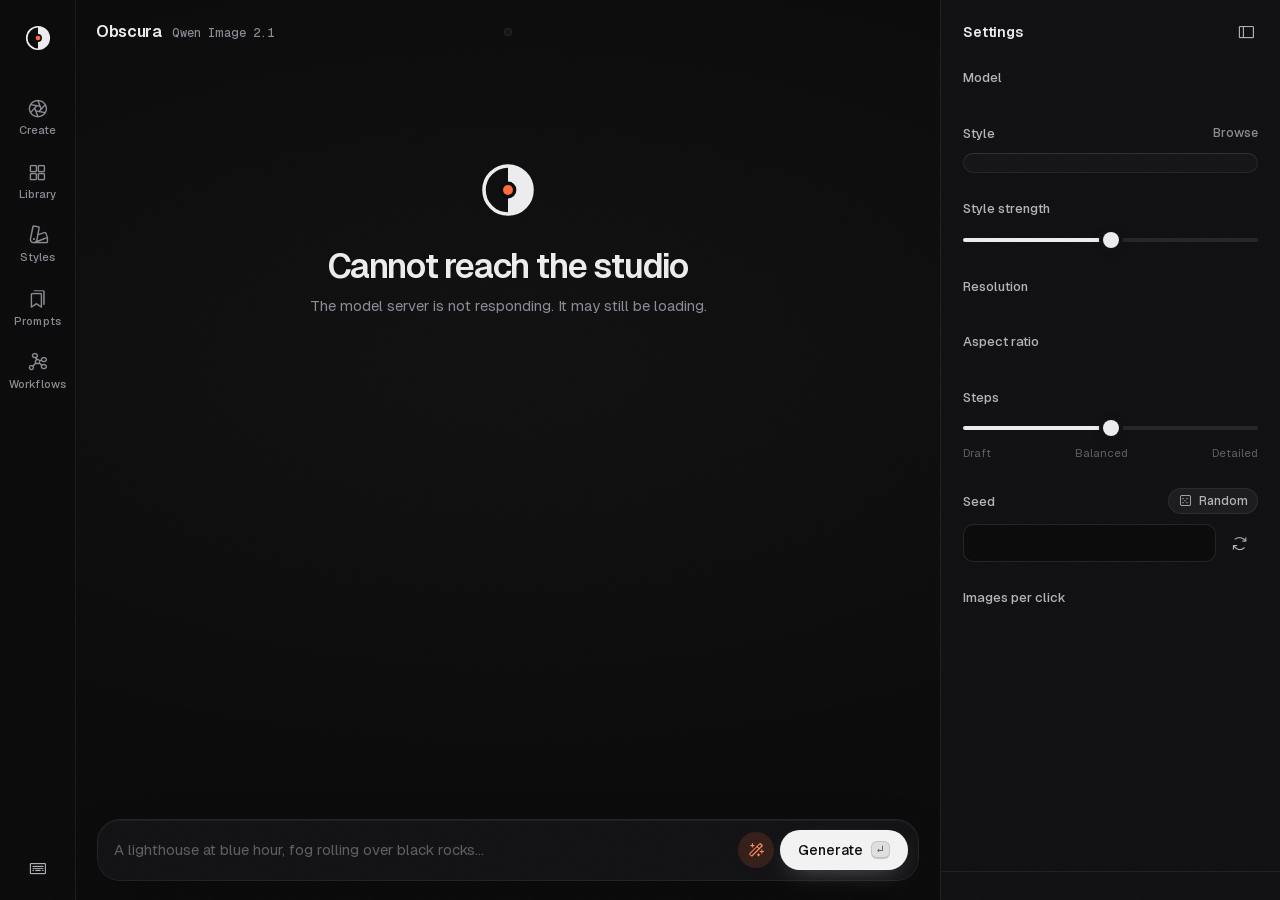
==== commit b80478c0: "Workflows: node-graph nav icon, per-type workflow icons Co-Authored-By: Claude Opus 5.5 <noreply@ant" ====
--- a/static/index.html
+++ b/static/index.html
@@ -43,7 +43,7 @@
           <i class="ph ph-bookmarks-simple" aria-hidden="true"></i><span>Prompts</span>
         </a>
         <a class="rail-link" href="#/workflows" data-nav="workflows" role="listitem">
-          <i class="ph ph-film-strip" aria-hidden="true"></i><span>Workflows</span>
+          <i class="ph ph-graph" aria-hidden="true"></i><span>Workflows</span>
         </a>
       </div>
       <div class="rail-foot">
@@ -446,6 +446,6 @@
   <div class="toasts" id="toasts" aria-live="polite"></div>
 
   <input type="file" id="filePicker" accept="image/*" hidden>
-  <script src="/static/app.js?v=21" defer></script>
+  <script src="/static/app.js?v=22" defer></script>
 </body>
 </html>
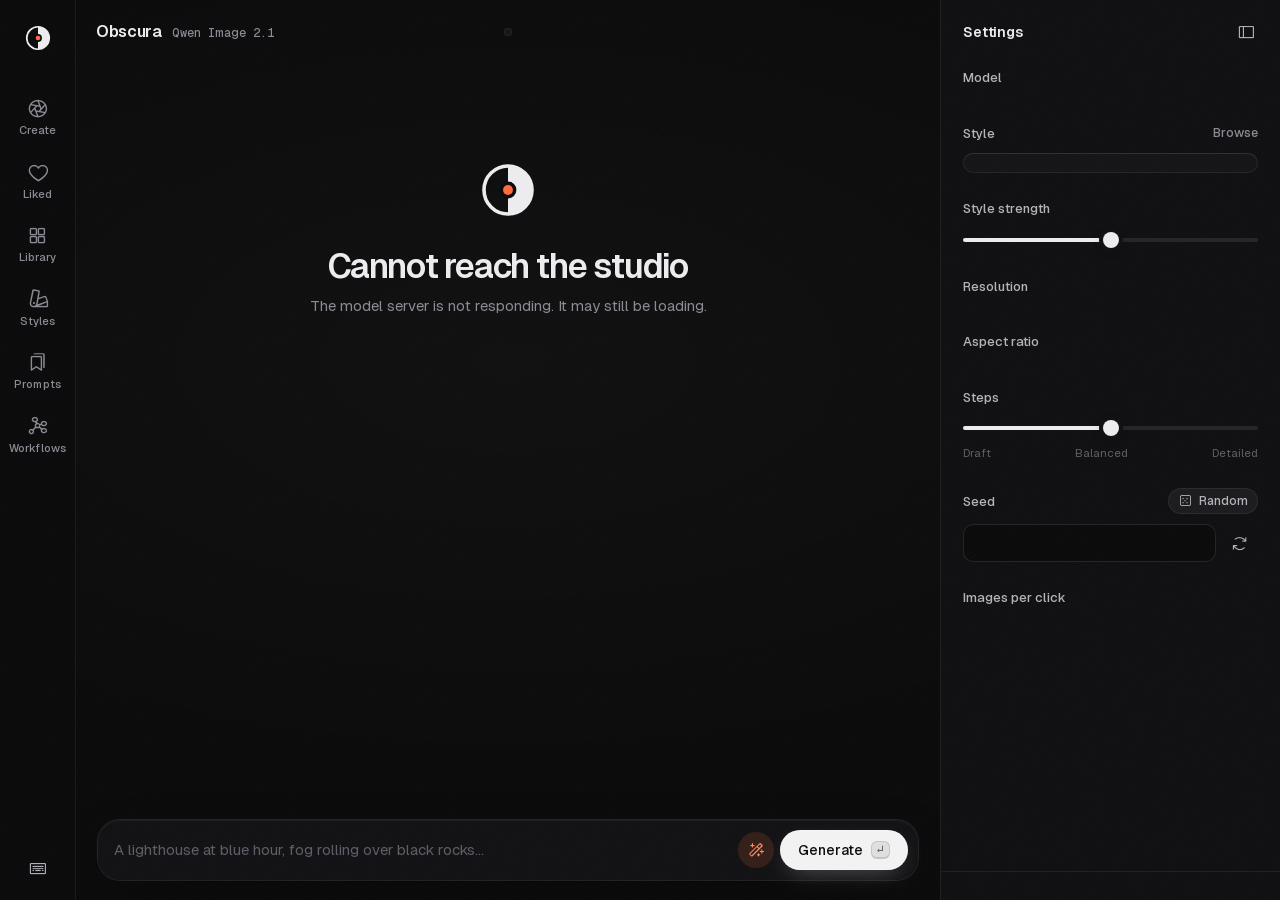
==== commit e5e6b0b1: "Add likes and a Liked page; trim grid hover actions Hearts in the top right of every image (feed, Li" ====
--- a/static/index.html
+++ b/static/index.html
@@ -10,7 +10,7 @@
   <link rel="preload" href="/static/vendor/fonts/Geist-Variable.woff2" as="font" type="font/woff2" crossorigin>
   <link rel="stylesheet" href="/static/vendor/phosphor/regular.css">
   <link rel="stylesheet" href="/static/vendor/phosphor/fill.css">
-  <link rel="stylesheet" href="/static/styles.css?v=20">
+  <link rel="stylesheet" href="/static/styles.css?v=22">
 </head>
 <body>
   <!-- Reusable brand mark -->
@@ -33,6 +33,9 @@
         <a class="rail-link" href="#/create" data-nav="create" role="listitem">
           <i class="ph ph-aperture" aria-hidden="true"></i><span>Create</span>
         </a>
+        <a class="rail-link" href="#/liked" data-nav="liked" role="listitem">
+          <i class="ph ph-heart" aria-hidden="true"></i><span>Liked</span>
+        </a>
         <a class="rail-link" href="#/library" data-nav="library" role="listitem">
           <i class="ph ph-squares-four" aria-hidden="true"></i><span>Library</span>
         </a>
@@ -177,6 +180,23 @@
     </aside>
     <div class="scrim" id="scrim" hidden></div>
 
+    <!-- ===================== LIKED ===================== -->
+    <main class="view view-liked" id="view-liked" aria-label="Liked" hidden>
+      <header class="page-head">
+        <div>
+          <h1>Liked</h1>
+          <p class="sub" id="likedCount">The renders you liked.</p>
+        </div>
+      </header>
+      <div class="masonry" id="likedMasonry"></div>
+      <div class="library-empty" id="likedEmpty" hidden>
+        <svg class="mark mark-lg" aria-hidden="true"><use href="#mark"/></svg>
+        <h2>No liked images yet</h2>
+        <p>Tap the heart in the top right corner of any image to keep it here.</p>
+        <a class="btn btn-primary" href="#/create">Start creating</a>
+      </div>
+    </main>
+
     <!-- ===================== LIBRARY ===================== -->
     <main class="view view-library" id="view-library" aria-label="Library" hidden>
       <header class="page-head">
@@ -248,7 +268,7 @@
           <p class="sub">Video presets and your own ComfyUI workflows. Results land in the Library.</p>
         </div>
         <div class="wf-head-actions">
-          <a class="btn btn-ghost" id="wfEditor" target="_blank" rel="noopener"><i class="ph ph-arrow-square-out"></i>ComfyUI editor</a>
+          <a class="btn btn-ghost" id="wfEditor" target="_blank" rel="noopener" hidden><i class="ph ph-arrow-square-out"></i>ComfyUI editor</a>
           <button class="btn btn-primary" id="wfImportBtn" type="button"><i class="ph ph-upload-simple"></i>Import</button>
         </div>
       </header>
@@ -280,7 +300,10 @@
     <aside class="lb-panel">
       <div class="lb-top">
         <span class="lb-date" id="lbDate"></span>
-        <button class="icon-btn" id="lbClose" aria-label="Close"><i class="ph ph-x"></i></button>
+        <div class="lb-top-btns">
+          <button class="icon-btn like-btn" id="lbLike" type="button" aria-label="Like" aria-pressed="false" title="Like"><i class="ph ph-heart"></i></button>
+          <button class="icon-btn" id="lbClose" aria-label="Close"><i class="ph ph-x"></i></button>
+        </div>
       </div>
       <dl class="lb-specs" id="lbSpecs"></dl>
       <div class="lb-prompt-wrap">
@@ -330,7 +353,7 @@
         <li><span>Confirm rewritten prompt</span><span><kbd>Ctrl</kbd><kbd>Enter</kbd></span></li>
         <li><span>New line in prompt</span><span><kbd>Shift</kbd><kbd>Enter</kbd></span></li>
         <li><span>Focus prompt or search</span><span><kbd>/</kbd></span></li>
-        <li><span>Create, Library, Styles, Prompts, Workflows</span><span><kbd>1</kbd><kbd>2</kbd><kbd>3</kbd><kbd>4</kbd><kbd>5</kbd></span></li>
+        <li><span>Create, Library, Styles, Prompts, Workflows, Liked</span><span><kbd>1</kbd><kbd>2</kbd><kbd>3</kbd><kbd>4</kbd><kbd>5</kbd><kbd>6</kbd></span></li>
         <li><span>Browse in full view</span><span><kbd>←</kbd><kbd>→</kbd></span></li>
         <li><span>Zoom in full view</span><span><kbd>Scroll</kbd> or <kbd>+</kbd><kbd>-</kbd></span></li>
         <li><span>Fit to screen</span><span><kbd>0</kbd></span></li>
@@ -347,7 +370,10 @@
     <div class="modal-card rewrite-card">
       <div class="modal-head">
         <h2 id="rewriteTitle">Rewritten prompt <span class="rw-badge" id="rwBadge">PE-T2I</span></h2>
-        <button class="icon-btn" id="rwClose" type="button" aria-label="Cancel"><i class="ph ph-x"></i></button>
+        <span class="rw-head-actions">
+          <button class="icon-btn" id="rwMin" type="button" aria-label="Minimize" data-tip="Minimize: keep working while it rewrites"><i class="ph ph-arrows-in-simple"></i></button>
+          <button class="icon-btn" id="rwClose" type="button" aria-label="Cancel"><i class="ph ph-x"></i></button>
+        </span>
       </div>
 
       <div class="rw-loading" id="rwLoading">
@@ -443,9 +469,13 @@
     </div>
   </div>
 
+  <!-- Minimized rewrite: runs in the background, reopens itself when the prompt is ready -->
+  <button class="rw-dock" id="rwDock" type="button" aria-label="Show rewritten prompt" hidden>
+    <span class="queue-ring"></span><span class="rw-dock-text" id="rwDockText">Rewriting prompt</span><span class="rw-time" id="rwDockTime"></span><i class="ph ph-arrows-out-simple"></i>
+  </button>
   <div class="toasts" id="toasts" aria-live="polite"></div>
 
   <input type="file" id="filePicker" accept="image/*" hidden>
-  <script src="/static/app.js?v=22" defer></script>
+  <script src="/static/app.js?v=25" defer></script>
 </body>
 </html>
--- a/static/styles.css
+++ b/static/styles.css
@@ -559,6 +559,26 @@
 .ftile.selected img, .tile.selected img { transform: scale(0.97); }
 body.selecting .ftile-img, body.selecting .tile { cursor: pointer; }
 .ftile-actions .icon-btn.confirm { background: var(--danger); color: #fff; }
+
+/* Like (heart) in the top right corner of every image */
+.like-btn {
+  position: absolute; top: 8px; right: 8px; z-index: 3;
+  width: 30px; height: 30px; font-size: 16px;
+  background: rgb(10 10 11 / 0.62); backdrop-filter: blur(8px); color: var(--fg);
+  opacity: 0; transform: scale(0.85);
+  transition: opacity 0.2s, transform 0.3s var(--spring), background-color 0.2s, color 0.2s;
+}
+.like-btn:hover { background: rgb(10 10 11 / 0.82); }
+.like-btn.on { color: var(--danger); }
+.ftile-img:hover .like-btn, .ftile-img:focus-within .like-btn, .tile:hover .like-btn, .tile:focus-within .like-btn,
+.like-btn.on { opacity: 1; transform: none; }
+.like-btn:active { transform: scale(0.88); }
+body.selecting .like-btn { opacity: 0; pointer-events: none; }
+@media (hover: none) { .like-btn { opacity: 1; transform: none; } }
+.lightbox .like-btn { position: static; opacity: 1; transform: none; background: transparent; backdrop-filter: none; color: var(--fg-2); }
+.lightbox .like-btn:hover { background: rgb(255 255 255 / 0.06); color: var(--fg); }
+.lightbox .like-btn.on { color: var(--danger); }
+.lb-top-btns { display: flex; align-items: center; gap: 4px; }
 .sel-bar {
   position: fixed; top: 14px; left: 50%; z-index: var(--z-toast);
   transform: translateX(-50%);
@@ -1217,6 +1237,21 @@
 .rewrite-card { width: min(720px, 100%); max-height: calc(100dvh - 32px); display: flex; flex-direction: column; gap: 14px; }
 .rewrite-card .modal-head { margin-bottom: 0; }
 .rewrite-card h2 { display: flex; align-items: center; gap: 10px; }
+.rw-head-actions { display: flex; gap: 4px; }
+.rw-dock {
+  position: fixed; right: 20px; bottom: 20px; z-index: var(--z-toast); display: flex; align-items: center; gap: 10px;
+  max-width: min(360px, calc(100vw - 32px)); padding: 10px 14px; border-radius: var(--pill); background: var(--bg-2);
+  box-shadow: var(--highlight), 0 0 0 1px var(--line-2), var(--shadow-lg); color: var(--fg); font-size: 13.5px; cursor: pointer;
+  animation: toast-in 0.3s var(--ease);
+}
+.rw-dock[hidden] { display: none; }
+.rw-dock:hover { box-shadow: var(--highlight), 0 0 0 1px var(--fg-4), var(--shadow-lg); }
+.rw-dock .queue-ring { flex: none; }
+.rw-dock-text { min-width: 0; overflow: hidden; text-overflow: ellipsis; white-space: nowrap; }
+.rw-dock .rw-time { margin-left: 0; }
+.rw-dock i { color: var(--fg-3); font-size: 16px; flex: none; }
+.rw-dock:not([hidden]) ~ .toasts { bottom: 76px; }
+@media (max-width: 640px) { .rw-dock { right: 16px; bottom: 16px; } }
 .rw-badge { font: 500 11px/1 var(--mono); color: var(--fg-3); background: var(--bg-3); box-shadow: 0 0 0 1px var(--line) inset; padding: 4px 7px; border-radius: var(--pill); }
 .rw-loading { display: flex; flex-direction: column; gap: 12px; }
 .rw-status { display: flex; align-items: center; gap: 10px; font-size: 14px; color: var(--fg); }
